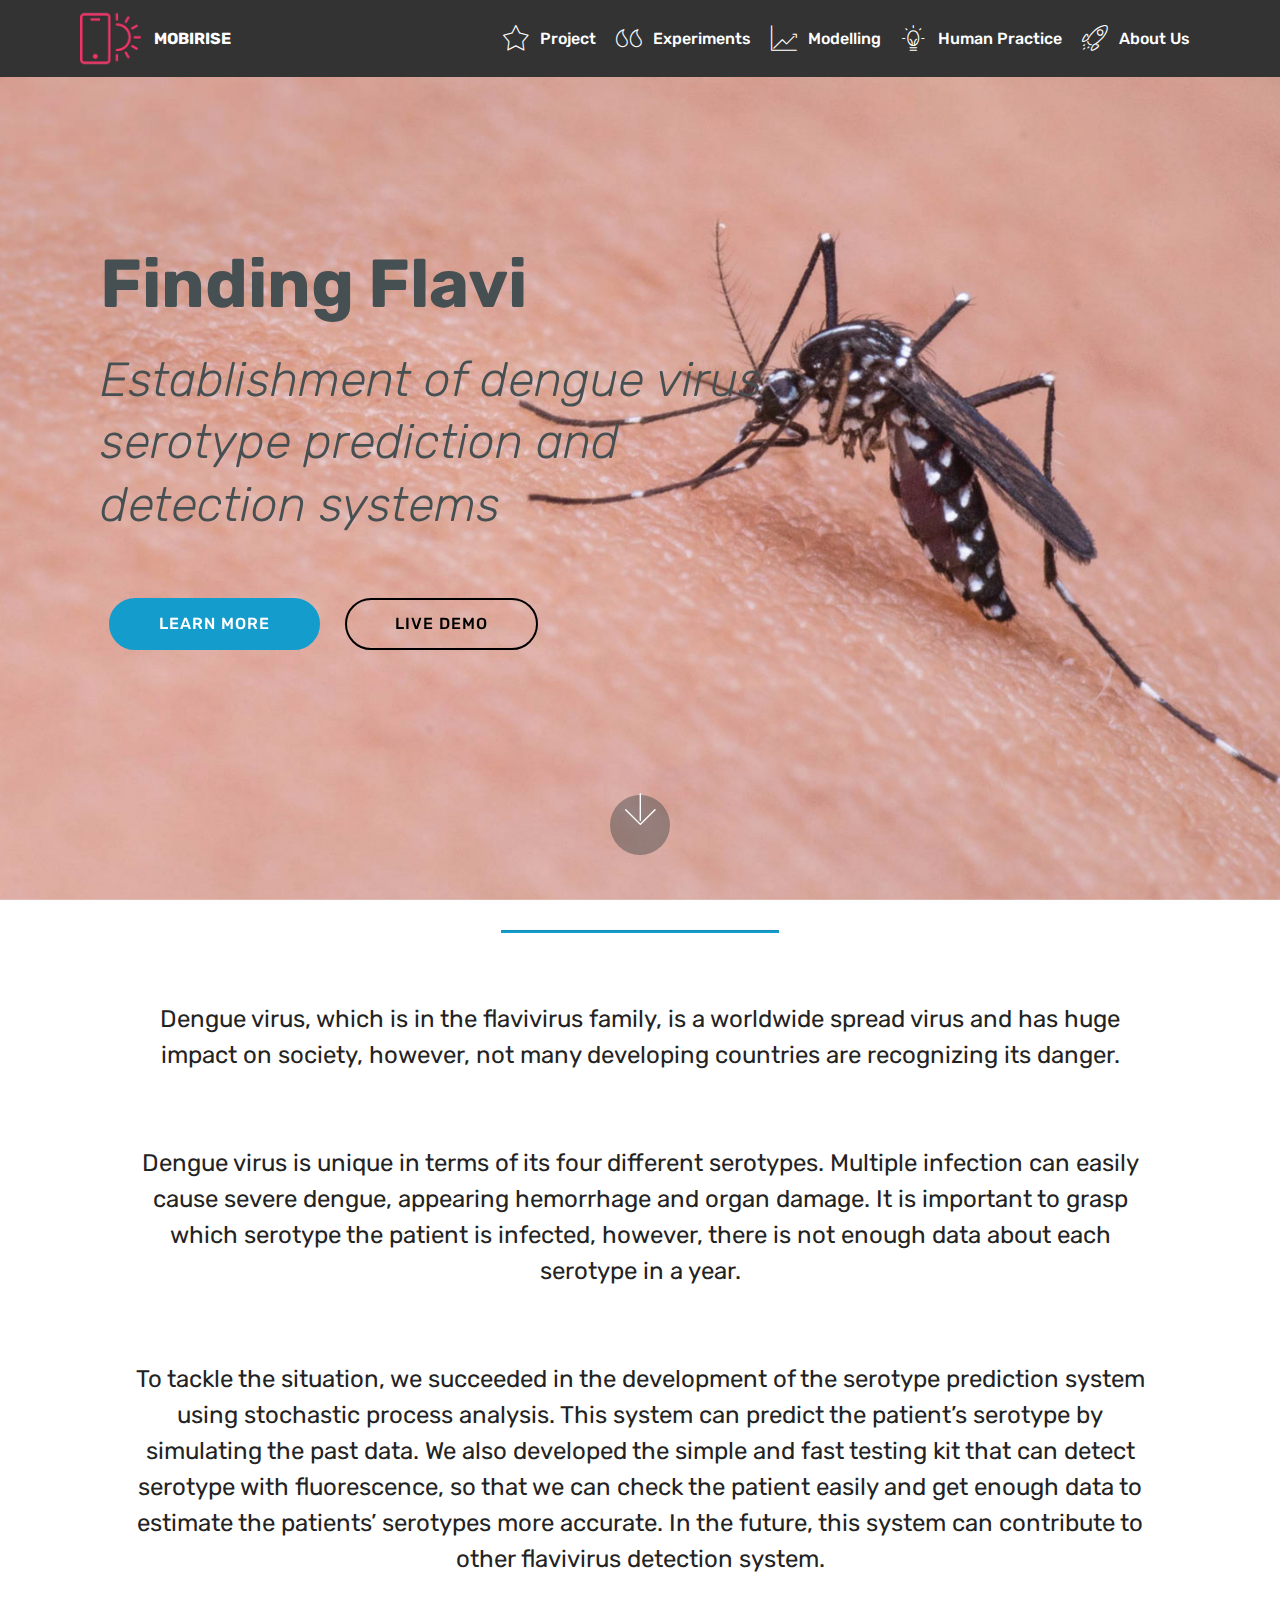
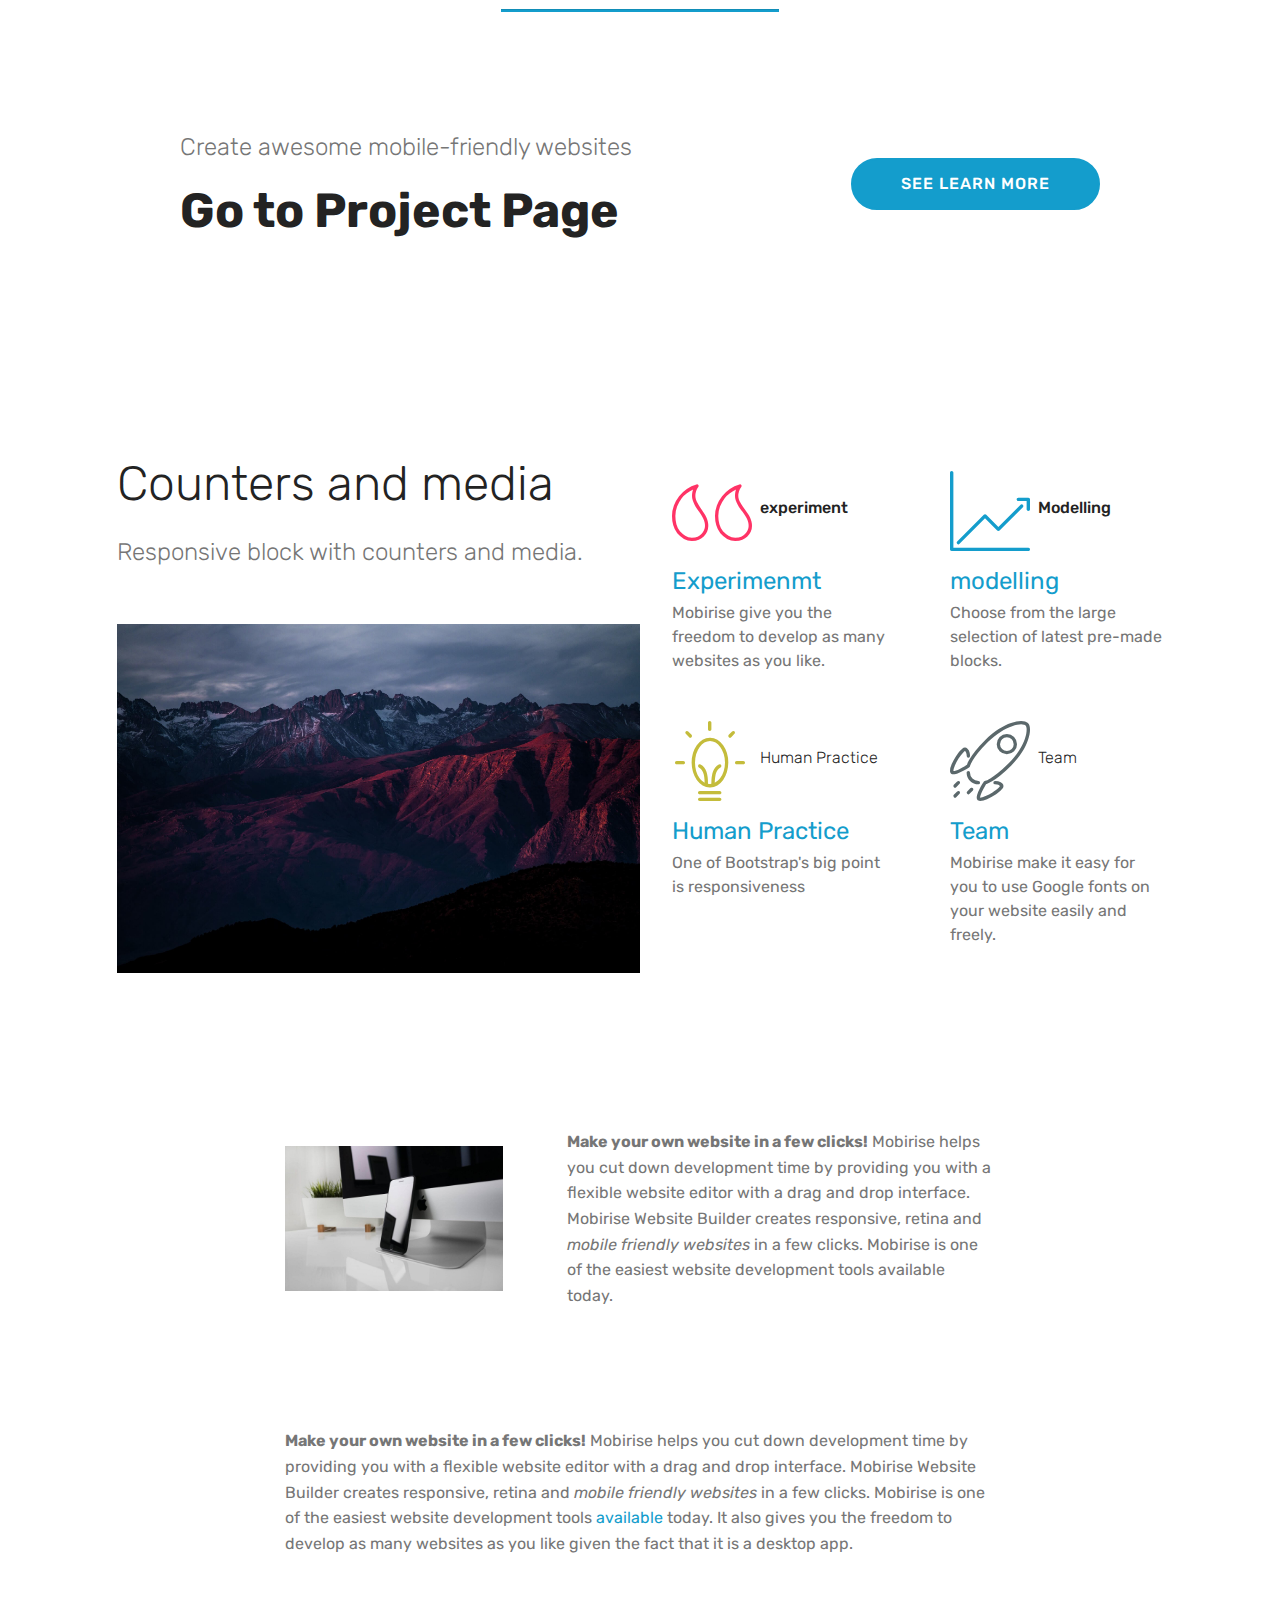
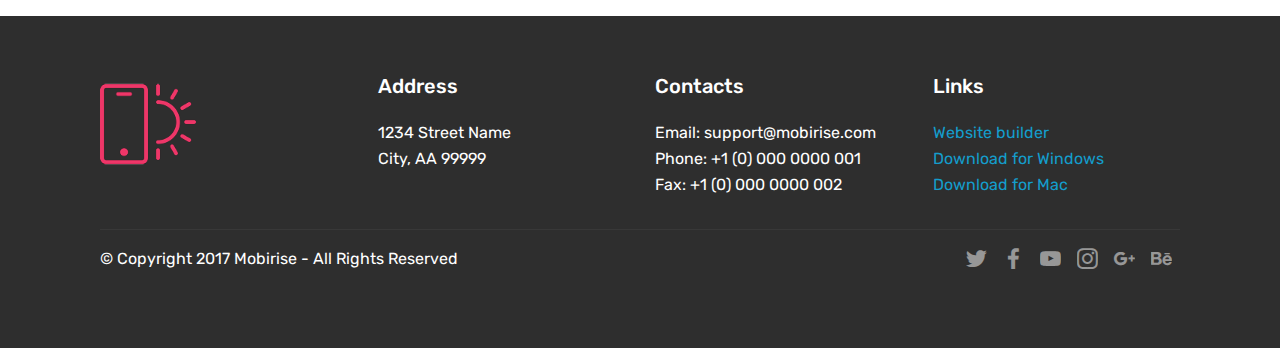
==== index.html @ fcedfd82 "wiki iGEM" ====
<!DOCTYPE html>
<html >
<head>
  <!-- Site made with Mobirise Website Builder v4.8.4, https://mobirise.com -->
  <meta charset="UTF-8">
  <meta http-equiv="X-UA-Compatible" content="IE=edge">
  <meta name="generator" content="Mobirise v4.8.4, mobirise.com">
  <meta name="viewport" content="width=device-width, initial-scale=1, minimum-scale=1">
  <link rel="shortcut icon" href="assets/images/logo2.png" type="image/x-icon">
  <meta name="description" content="">
  <title>Home</title>
  <link rel="stylesheet" href="assets/web/assets/mobirise-icons/mobirise-icons.css">
  <link rel="stylesheet" href="assets/tether/tether.min.css">
  <link rel="stylesheet" href="assets/bootstrap/css/bootstrap.min.css">
  <link rel="stylesheet" href="assets/bootstrap/css/bootstrap-grid.min.css">
  <link rel="stylesheet" href="assets/bootstrap/css/bootstrap-reboot.min.css">
  <link rel="stylesheet" href="assets/socicon/css/styles.css">
  <link rel="stylesheet" href="assets/dropdown/css/style.css">
  <link rel="stylesheet" href="assets/theme/css/style.css">
  <link rel="stylesheet" href="assets/mobirise/css/mbr-additional.css" type="text/css">
  
  
  
</head>
<body>
  <section class="menu cid-qTkzRZLJNu" once="menu" id="menu1-0">

    

    <nav class="navbar navbar-expand beta-menu navbar-dropdown align-items-center navbar-fixed-top navbar-toggleable-sm">
        <button class="navbar-toggler navbar-toggler-right" type="button" data-toggle="collapse" data-target="#navbarSupportedContent" aria-controls="navbarSupportedContent" aria-expanded="false" aria-label="Toggle navigation">
            <div class="hamburger">
                <span></span>
                <span></span>
                <span></span>
                <span></span>
            </div>
        </button>
        <div class="menu-logo">
            <div class="navbar-brand">
                <span class="navbar-logo">
                    <a href="https://mobirise.com">
                         <img src="assets/images/logo2.png" alt="Mobirise" style="height: 3.8rem;">
                    </a>
                </span>
                <span class="navbar-caption-wrap"><a class="navbar-caption text-white display-4" href="https://mobirise.com">
                        MOBIRISE
                    </a></span>
            </div>
        </div>
        <div class="collapse navbar-collapse" id="navbarSupportedContent">
            <ul class="navbar-nav nav-dropdown nav-right" data-app-modern-menu="true"><li class="nav-item">
                    <a class="nav-link link text-white display-4" href="page3.html"><span class="mbri-star mbr-iconfont mbr-iconfont-btn"></span>
                        Project</a>
                </li>
                <li class="nav-item">
                    <a class="nav-link link text-white display-4" href="page4.html"><span class="mbri-quote-left mbr-iconfont mbr-iconfont-btn"></span>
                        Experiments</a>
                </li><li class="nav-item"><a class="nav-link link text-white display-4" href="page1.html"><span class="mbri-growing-chart mbr-iconfont mbr-iconfont-btn"></span>
                        Modelling</a></li><li class="nav-item dropdown"><a class="nav-link link text-white display-4" href="page5.html" aria-expanded="true"><span class="mbri-idea mbr-iconfont mbr-iconfont-btn"></span>
                        Human Practice</a></li><li class="nav-item"><a class="nav-link link text-white display-4" href="page6.html"><span class="mbri-rocket mbr-iconfont mbr-iconfont-btn"></span>
                        
                        About Us
                    </a></li></ul>
            
        </div>
    </nav>
</section>

<section class="engine"><a href="https://mobirise.info/o">portfolio site templates</a></section><section class="header9 cid-r5el55DVH6 mbr-fullscreen mbr-parallax-background" id="header9-g">

    

    

    <div class="container">
        <div class="media-container-column mbr-white col-md-8">
            <h1 class="mbr-section-title align-left mbr-bold pb-3 mbr-fonts-style display-1">Finding Flavi</h1>
            <h3 class="mbr-section-subtitle align-left mbr-light pb-3 mbr-fonts-style display-2">Establishment of dengue virus serotype prediction and detection systems</h3>
            <p class="mbr-text align-left pb-3 mbr-fonts-style display-5"></p>
            <div class="mbr-section-btn align-left">
                <a class="btn btn-md btn-primary display-4" href="https://mobirise.co">LEARN MORE</a>
                <a class="btn btn-md btn-black-outline display-4" href="https://mobirise.co">LIVE DEMO</a>
            </div>
        </div>
    </div>

    <div class="mbr-arrow hidden-sm-down" aria-hidden="true">
        <a href="#next">
            <i class="mbri-down mbr-iconfont"></i>
        </a>
    </div>
</section>

<section class="mbr-section article content9 cid-r5em8HIy4r" id="content9-j">
    
     

    <div class="container">
        <div class="inner-container" style="width: 100%;">
            <hr class="line" style="width: 25%;">
            <div class="section-text align-center mbr-fonts-style display-5"><br>Dengue virus, which is in the flavivirus family, is a worldwide spread virus and has huge<div>impact on society, however, not many developing countries are recognizing its danger.</div><br><div><br></div><div>Dengue virus is unique in terms of its four different serotypes. Multiple infection can easily</div><div>cause severe dengue, appearing hemorrhage and organ damage. It is important to grasp</div><div>which serotype the patient is infected, however, there is not enough data about each</div><div>serotype in a year.</div><br><div><br></div><div>To tackle the situation, we succeeded in the development of the serotype prediction system</div><div>using stochastic process analysis. This system can predict the patient’s serotype by</div><div>simulating the past data. We also developed the simple and fast testing kit that can detect</div><div>serotype with fluorescence, so that we can check the patient easily and get enough data to</div><div>estimate the patients’ serotypes more accurate. In the future, this system can contribute to</div><div>other flavivirus detection system.</div></div>
            <hr class="line" style="width: 25%;">
        </div>
        </div>
</section>

<section class="mbr-section info1 cid-r5eqDMkBaU" id="info1-l">

    

    
    <div class="container">
        <div class="row justify-content-center content-row">
            <div class="media-container-column title col-12 col-lg-7 col-md-6">
                <h3 class="mbr-section-subtitle align-left mbr-light pb-3 mbr-fonts-style display-5">
                    Create awesome mobile-friendly websites
                </h3>
                <h2 class="align-left mbr-bold mbr-fonts-style display-2">Go to Project Page</h2>
            </div>
            <div class="media-container-column col-12 col-lg-3 col-md-4">
                <div class="mbr-section-btn align-right py-4"><a class="btn btn-primary display-4" href="page3.html">SEE LEARN MORE</a></div>
            </div>
        </div>
    </div>
</section>

<section class="counters2 counters cid-r5ehVyhSjf" id="counters2-a">

    

    

    <div class="container pt-4 mt-2">
        <div class="media-container-row">
            <div class="media-block" style="width: 50%;">
                <h2 class="mbr-section-title pb-3 align-left mbr-fonts-style display-2">
                    Counters and media
                </h2>
                <h3 class="mbr-section-subtitle pb-5 align-left mbr-fonts-style display-5">
                    Responsive block with counters and media. 
                </h3>
                <div class="mbr-figure">
                    <img src="assets/images/jumbotron.jpg">
                </div>
            </div>
            <div class="cards-block">
                <div class="cards-container">
                    <div class="card px-3 align-left col-12 col-md-6">
                        <div class="panel-item p-3">
                            <div class="card-img pb-3">
                                <a href="page4.html"><span class="mbr-iconfont pr-2 mbri-quote-left" style="color: rgb(255, 51, 102);"></span></a>
                                <h3 class="count py-3 mbr-fonts-style display-7">experiment&nbsp;</h3>
                            </div>
                            <div class="card-text">
                                <h4 class="mbr-content-title mbr-bold mbr-fonts-style display-5"><a href="page4.html">Experimenmt</a></h4>
                                <p class="mbr-content-text mbr-fonts-style display-7">
                                    Mobirise give you the freedom to develop as many websites as you like.
                                </p>
                            </div>
                        </div>
                    </div>
                    <div class="card px-3 align-left col-12 col-md-6">
                        <div class="panel-item p-3">
                            <div class="card-img pb-3">
                                <a href="page1.html"><span class="mbr-iconfont pr-2 mbri-growing-chart"></span></a>
                                <h3 class="count py-3 mbr-fonts-style display-7">Modelling &nbsp;&nbsp;</h3>
                            </div>
                            <div class="card-text">
                                <h4 class="mbr-content-title mbr-bold mbr-fonts-style display-5"><a href="page1.html">modelling</a></h4>
                                <p class="mbr-content-text mbr-fonts-style display-7">
                                    Choose from the large selection of latest pre-made blocks.
                                </p>
                            </div>
                        </div>
                    </div>
                    <div class="card px-3 align-left col-12 col-md-6">
                        <div class="panel-item p-3">
                            <div class="card-img pb-3">
                                <a href="page5.html"><span class="mbr-iconfont pr-2 mbri-idea" style="color: rgb(196, 188, 59);"></span></a>
                                <h3 class="count py-3 mbr-fonts-style display-4">Human Practice</h3>
                            </div>
                            <div class="card-text">
                                <h4 class="mbr-content-title mbr-bold mbr-fonts-style display-5"><span style="font-weight: normal;"><a href="page5.html">Human Practice</a></span></h4>
                                <p class="mbr-content-text mbr-fonts-style display-7">
                                        One of Bootstrap's big point is responsiveness 
                                </p>
                            </div>
                        </div>
                    </div>
                    <div class="card px-3 align-left col-12 col-md-6">
                        <div class="panel-item p-3">
                            <div class="card-img pb-3">
                                <a href="page6.html"><span class="mbr-iconfont pr-2 mbri-rocket" style="color: rgb(91, 104, 107);"></span></a>
                                <h3 class="count py-3 mbr-fonts-style display-4">Team &nbsp; &nbsp; &nbsp; &nbsp; &nbsp; &nbsp;</h3>
                            </div>
                            <div class="card-texts">
                                <h4 class="mbr-content-title mbr-bold mbr-fonts-style display-5"><span style="font-weight: normal;"><a href="page6.html">Team</a></span></h4>
                                <p class="mbr-content-text mbr-fonts-style display-7">
                                        Mobirise make it easy for you to use Google fonts on your website easily and freely.
                                </p>
                            </div>
                        </div>
                    </div>
                </div>
            </div>
        </div>
    </div>
</section>

<section class="mbr-section content6 cid-r5eiocSM6R" id="content6-d">
    
     
    
    <div class="container">
        <div class="media-container-row">
            <div class="col-12 col-md-8">
                <div class="media-container-row">
                    <div class="mbr-figure" style="width: 60%;">
                      <img src="assets/images/01.jpg" alt="Mobirise">  
                    </div>
                    <div class="media-content">
                        <div class="mbr-section-text">
                            <p class="mbr-text mb-0 mbr-fonts-style display-7">
                               <strong>Make your own website in a few clicks!</strong> Mobirise helps you cut down development time by providing you with a flexible website editor with a drag and drop interface. Mobirise Website Builder creates responsive, retina and <em>mobile friendly websites</em> in a few clicks. Mobirise is one of the easiest website development tools available today.
                            </p>
                        </div>
                    </div>
                </div>
            </div>
        </div>
    </div>
</section>

<section class="mbr-section article content1 cid-r5eiqwl7Aa" id="content1-e">
    
     

    <div class="container">
        <div class="media-container-row">
            <div class="mbr-text col-12 col-md-8 mbr-fonts-style display-7">
                <strong> Make your own website in a few clicks!</strong> Mobirise helps you cut down development time by providing you with a flexible website editor with a drag and drop interface. Mobirise Website Builder creates responsive, retina and <em>mobile friendly websites</em> in a few clicks. Mobirise is one of the easiest website development tools <a href="https://mobirise.co/">available</a> today. It also gives you the freedom to develop as many websites as you like given the fact that it is a desktop app.
            </div>
        </div>
    </div>
</section>

<section class="cid-qTkAaeaxX5" id="footer1-2">

    

    

    <div class="container">
        <div class="media-container-row content text-white">
            <div class="col-12 col-md-3">
                <div class="media-wrap">
                    <a href="https://mobirise.com/">
                        <img src="assets/images/logo2.png" alt="Mobirise">
                    </a>
                </div>
            </div>
            <div class="col-12 col-md-3 mbr-fonts-style display-7">
                <h5 class="pb-3">
                    Address
                </h5>
                <p class="mbr-text">
                    1234 Street Name
                    <br>City, AA 99999
                </p>
            </div>
            <div class="col-12 col-md-3 mbr-fonts-style display-7">
                <h5 class="pb-3">
                    Contacts
                </h5>
                <p class="mbr-text">
                    Email: support@mobirise.com
                    <br>Phone: +1 (0) 000 0000 001
                    <br>Fax: +1 (0) 000 0000 002
                </p>
            </div>
            <div class="col-12 col-md-3 mbr-fonts-style display-7">
                <h5 class="pb-3">
                    Links
                </h5>
                <p class="mbr-text">
                    <a class="text-primary" href="https://mobirise.com/">Website builder</a>
                    <br><a class="text-primary" href="https://mobirise.com/mobirise-free-win.zip">Download for Windows</a>
                    <br><a class="text-primary" href="https://mobirise.com/mobirise-free-mac.zip">Download for Mac</a>
                </p>
            </div>
        </div>
        <div class="footer-lower">
            <div class="media-container-row">
                <div class="col-sm-12">
                    <hr>
                </div>
            </div>
            <div class="media-container-row mbr-white">
                <div class="col-sm-6 copyright">
                    <p class="mbr-text mbr-fonts-style display-7">
                        © Copyright 2017 Mobirise - All Rights Reserved
                    </p>
                </div>
                <div class="col-md-6">
                    <div class="social-list align-right">
                        <div class="soc-item">
                            <a href="https://twitter.com/mobirise" target="_blank">
                                <span class="socicon-twitter socicon mbr-iconfont mbr-iconfont-social"></span>
                            </a>
                        </div>
                        <div class="soc-item">
                            <a href="https://www.facebook.com/pages/Mobirise/1616226671953247" target="_blank">
                                <span class="socicon-facebook socicon mbr-iconfont mbr-iconfont-social"></span>
                            </a>
                        </div>
                        <div class="soc-item">
                            <a href="https://www.youtube.com/c/mobirise" target="_blank">
                                <span class="socicon-youtube socicon mbr-iconfont mbr-iconfont-social"></span>
                            </a>
                        </div>
                        <div class="soc-item">
                            <a href="https://instagram.com/mobirise" target="_blank">
                                <span class="socicon-instagram socicon mbr-iconfont mbr-iconfont-social"></span>
                            </a>
                        </div>
                        <div class="soc-item">
                            <a href="https://plus.google.com/u/0/+Mobirise" target="_blank">
                                <span class="socicon-googleplus socicon mbr-iconfont mbr-iconfont-social"></span>
                            </a>
                        </div>
                        <div class="soc-item">
                            <a href="https://www.behance.net/Mobirise" target="_blank">
                                <span class="socicon-behance socicon mbr-iconfont mbr-iconfont-social"></span>
                            </a>
                        </div>
                    </div>
                </div>
            </div>
        </div>
    </div>
</section>


  <script src="assets/web/assets/jquery/jquery.min.js"></script>
  <script src="assets/popper/popper.min.js"></script>
  <script src="assets/tether/tether.min.js"></script>
  <script src="assets/bootstrap/js/bootstrap.min.js"></script>
  <script src="assets/smoothscroll/smooth-scroll.js"></script>
  <script src="assets/touchswipe/jquery.touch-swipe.min.js"></script>
  <script src="assets/parallax/jarallax.min.js"></script>
  <script src="assets/viewportchecker/jquery.viewportchecker.js"></script>
  <script src="assets/dropdown/js/script.min.js"></script>
  <script src="assets/theme/js/script.js"></script>
  
  
</body>
</html>
---- assets/web/assets/mobirise-icons/mobirise-icons.css ----
@font-face {
  font-family: 'MobiriseIcons';
  src:  url('mobirise-icons.eot?spat4u');
  src:  url('mobirise-icons.eot?spat4u#iefix') format('embedded-opentype'),
    url('mobirise-icons.ttf?spat4u') format('truetype'),
    url('mobirise-icons.woff?spat4u') format('woff'),
    url('mobirise-icons.svg?spat4u#MobiriseIcons') format('svg');
  font-weight: normal;
  font-style: normal;
}

[class^="mbri-"], [class*=" mbri-"] {
  /* use !important to prevent issues with browser extensions that change fonts */
  font-family: MobiriseIcons !important;
  speak: none;
  font-style: normal;
  font-weight: normal;
  font-variant: normal;
  text-transform: none;
  line-height: 1;

  /* Better Font Rendering =========== */
  -webkit-font-smoothing: antialiased;
  -moz-osx-font-smoothing: grayscale;
}

.mbri-add-submenu:before {
  content: "\e900";
}
.mbri-alert:before {
  content: "\e901";
}
.mbri-align-center:before {
  content: "\e902";
}
.mbri-align-justify:before {
  content: "\e903";
}
.mbri-align-left:before {
  content: "\e904";
}
.mbri-align-right:before {
  content: "\e905";
}
.mbri-android:before {
  content: "\e906";
}
.mbri-apple:before {
  content: "\e907";
}
.mbri-arrow-down:before {
  content: "\e908";
}
.mbri-arrow-next:before {
  content: "\e909";
}
.mbri-arrow-prev:before {
  content: "\e90a";
}
.mbri-arrow-up:before {
  content: "\e90b";
}
.mbri-bold:before {
  content: "\e90c";
}
.mbri-bookmark:before {
  content: "\e90d";
}
.mbri-bootstrap:before {
  content: "\e90e";
}
.mbri-briefcase:before {
  content: "\e90f";
}
.mbri-browse:before {
  content: "\e910";
}
.mbri-bulleted-list:before {
  content: "\e911";
}
.mbri-calendar:before {
  content: "\e912";
}
.mbri-camera:before {
  content: "\e913";
}
.mbri-cart-add:before {
  content: "\e914";
}
.mbri-cart-full:before {
  content: "\e915";
}
.mbri-cash:before {
  content: "\e916";
}
.mbri-change-style:before {
  content: "\e917";
}
.mbri-chat:before {
  content: "\e918";
}
.mbri-clock:before {
  content: "\e919";
}
.mbri-close:before {
  content: "\e91a";
}
.mbri-cloud:before {
  content: "\e91b";
}
.mbri-code:before {
  content: "\e91c";
}
.mbri-contact-form:before {
  content: "\e91d";
}
.mbri-credit-card:before {
  content: "\e91e";
}
.mbri-cursor-click:before {
  content: "\e91f";
}
.mbri-cust-feedback:before {
  content: "\e920";
}
.mbri-database:before {
  content: "\e921";
}
.mbri-delivery:before {
  content: "\e922";
}
.mbri-desktop:before {
  content: "\e923";
}
.mbri-devices:before {
  content: "\e924";
}
.mbri-down:before {
  content: "\e925";
}
.mbri-download:before {
  content: "\e989";
}
.mbri-drag-n-drop:before {
  content: "\e927";
}
.mbri-drag-n-drop2:before {
  content: "\e928";
}
.mbri-edit:before {
  content: "\e929";
}
.mbri-edit2:before {
  content: "\e92a";
}
.mbri-error:before {
  content: "\e92b";
}
.mbri-extension:before {
  content: "\e92c";
}
.mbri-features:before {
  content: "\e92d";
}
.mbri-file:before {
  content: "\e92e";
}
.mbri-flag:before {
  content: "\e92f";
}
.mbri-folder:before {
  content: "\e930";
}
.mbri-gift:before {
  content: "\e931";
}
.mbri-github:before {
  content: "\e932";
}
.mbri-globe:before {
  content: "\e933";
}
.mbri-globe-2:before {
  content: "\e934";
}
.mbri-growing-chart:before {
  content: "\e935";
}
.mbri-hearth:before {
  content: "\e936";
}
.mbri-help:before {
  content: "\e937";
}
.mbri-home:before {
  content: "\e938";
}
.mbri-hot-cup:before {
  content: "\e939";
}
.mbri-idea:before {
  content: "\e93a";
}
.mbri-image-gallery:before {
  content: "\e93b";
}
.mbri-image-slider:before {
  content: "\e93c";
}
.mbri-info:before {
  content: "\e93d";
}
.mbri-italic:before {
  content: "\e93e";
}
.mbri-key:before {
  content: "\e93f";
}
.mbri-laptop:before {
  content: "\e940";
}
.mbri-layers:before {
  content: "\e941";
}
.mbri-left-right:before {
  content: "\e942";
}
.mbri-left:before {
  content: "\e943";
}
.mbri-letter:before {
  content: "\e944";
}
.mbri-like:before {
  content: "\e945";
}
.mbri-link:before {
  content: "\e946";
}
.mbri-lock:before {
  content: "\e947";
}
.mbri-login:before {
  content: "\e948";
}
.mbri-logout:before {
  content: "\e949";
}
.mbri-magic-stick:before {
  content: "\e94a";
}
.mbri-map-pin:before {
  content: "\e94b";
}
.mbri-menu:before {
  content: "\e94c";
}
.mbri-mobile:before {
  content: "\e94d";
}
.mbri-mobile2:before {
  content: "\e94e";
}
.mbri-mobirise:before {
  content: "\e94f";
}
.mbri-more-horizontal:before {
  content: "\e950";
}
.mbri-more-vertical:before {
  content: "\e951";
}
.mbri-music:before {
  content: "\e952";
}
.mbri-new-file:before {
  content: "\e953";
}
.mbri-numbered-list:before {
  content: "\e954";
}
.mbri-opened-folder:before {
  content: "\e955";
}
.mbri-pages:before {
  content: "\e956";
}
.mbri-paper-plane:before {
  content: "\e957";
}
.mbri-paperclip:before {
  content: "\e958";
}
.mbri-photo:before {
  content: "\e959";
}
.mbri-photos:before {
  content: "\e95a";
}
.mbri-pin:before {
  content: "\e95b";
}
.mbri-play:before {
  content: "\e95c";
}
.mbri-plus:before {
  content: "\e95d";
}
.mbri-preview:before {
  content: "\e95e";
}
.mbri-print:before {
  content: "\e95f";
}
.mbri-protect:before {
  content: "\e960";
}
.mbri-question:before {
  content: "\e961";
}
.mbri-quote-left:before {
  content: "\e962";
}
.mbri-quote-right:before {
  content: "\e963";
}
.mbri-refresh:before {
  content: "\e964";
}
.mbri-responsive:before {
  content: "\e965";
}
.mbri-right:before {
  content: "\e966";
}
.mbri-rocket:before {
  content: "\e967";
}
.mbri-sad-face:before {
  content: "\e968";
}
.mbri-sale:before {
  content: "\e969";
}
.mbri-save:before {
  content: "\e96a";
}
.mbri-search:before {
  content: "\e96b";
}
.mbri-setting:before {
  content: "\e96c";
}
.mbri-setting2:before {
  content: "\e96d";
}
.mbri-setting3:before {
  content: "\e96e";
}
.mbri-share:before {
  content: "\e96f";
}
.mbri-shopping-bag:before {
  content: "\e970";
}
.mbri-shopping-basket:before {
  content: "\e971";
}
.mbri-shopping-cart:before {
  content: "\e972";
}
.mbri-sites:before {
  content: "\e973";
}
.mbri-smile-face:before {
  content: "\e974";
}
.mbri-speed:before {
  content: "\e975";
}
.mbri-star:before {
  content: "\e976";
}
.mbri-success:before {
  content: "\e977";
}
.mbri-sun:before {
  content: "\e978";
}
.mbri-sun2:before {
  content: "\e979";
}
.mbri-tablet:before {
  content: "\e97a";
}
.mbri-tablet-vertical:before {
  content: "\e97b";
}
.mbri-target:before {
  content: "\e97c";
}
.mbri-timer:before {
  content: "\e97d";
}
.mbri-to-ftp:before {
  content: "\e97e";
}
.mbri-to-local-drive:before {
  content: "\e97f";
}
.mbri-touch-swipe:before {
  content: "\e980";
}
.mbri-touch:before {
  content: "\e981";
}
.mbri-trash:before {
  content: "\e982";
}
.mbri-underline:before {
  content: "\e983";
}
.mbri-unlink:before {
  content: "\e984";
}
.mbri-unlock:before {
  content: "\e985";
}
.mbri-up-down:before {
  content: "\e986";
}
.mbri-up:before {
  content: "\e987";
}
.mbri-update:before {
  content: "\e988";
}
.mbri-upload:before {
 content: "\e926"; 
}
.mbri-user:before {
  content: "\e98a";
}
.mbri-user2:before {
  content: "\e98b";
}
.mbri-users:before {
  content: "\e98c";
}
.mbri-video:before {
  content: "\e98d";
}
.mbri-video-play:before {
  content: "\e98e";
}
.mbri-watch:before {
  content: "\e98f";
}
.mbri-website-theme:before {
  content: "\e990";
}
.mbri-wifi:before {
  content: "\e991";
}
.mbri-windows:before {
  content: "\e992";
}
.mbri-zoom-out:before {
  content: "\e993";
}
.mbri-redo:before {
  content: "\e994";
}
.mbri-undo:before {
  content: "\e995";
}
---- assets/socicon/css/styles.css ----
@charset "UTF-8";

@font-face {
  font-family: "socicon";
  src:url("../fonts/socicon.eot");
  src:url("../fonts/socicon.eot?#iefix") format("embedded-opentype"),
    url("../fonts/socicon.woff") format("woff"),
    url("../fonts/socicon.ttf") format("truetype"),
    url("../fonts/socicon.svg#socicon") format("svg");
  font-weight: normal;
  font-style: normal;

}

[data-icon]:before {
  font-family: "socicon" !important;
  content: attr(data-icon);
  font-style: normal !important;
  font-weight: normal !important;
  font-variant: normal !important;
  text-transform: none !important;
  speak: none;
  line-height: 1;
  -webkit-font-smoothing: antialiased;
  -moz-osx-font-smoothing: grayscale;
}

[class^="socicon-"]:before,
[class*=" socicon-"]:before {
  font-family: "socicon" !important;
  font-style: normal !important;
  font-weight: normal !important;
  font-variant: normal !important;
  text-transform: none !important;
  speak: none;
  line-height: 1;
  -webkit-font-smoothing: antialiased;
  -moz-osx-font-smoothing: grayscale;
}

.socicon-modelmayhem:before {
  content: "\e000";
}
.socicon-mixcloud:before {
  content: "\e001";
}
.socicon-drupal:before {
  content: "\e002";
}
.socicon-swarm:before {
  content: "\e003";
}
.socicon-istock:before {
  content: "\e004";
}
.socicon-yammer:before {
  content: "\e005";
}
.socicon-ello:before {
  content: "\e006";
}
.socicon-stackoverflow:before {
  content: "\e007";
}
.socicon-persona:before {
  content: "\e008";
}
.socicon-triplej:before {
  content: "\e009";
}
.socicon-houzz:before {
  content: "\e00a";
}
.socicon-rss:before {
  content: "\e00b";
}
.socicon-paypal:before {
  content: "\e00c";
}
.socicon-odnoklassniki:before {
  content: "\e00d";
}
.socicon-airbnb:before {
  content: "\e00e";
}
.socicon-periscope:before {
  content: "\e00f";
}
.socicon-outlook:before {
  content: "\e010";
}
.socicon-coderwall:before {
  content: "\e011";
}
.socicon-tripadvisor:before {
  content: "\e012";
}
.socicon-appnet:before {
  content: "\e013";
}
.socicon-goodreads:before {
  content: "\e014";
}
.socicon-tripit:before {
  content: "\e015";
}
.socicon-lanyrd:before {
  content: "\e016";
}
.socicon-slideshare:before {
  content: "\e017";
}
.socicon-buffer:before {
  content: "\e018";
}
.socicon-disqus:before {
  content: "\e019";
}
.socicon-vkontakte:before {
  content: "\e01a";
}
.socicon-whatsapp:before {
  content: "\e01b";
}
.socicon-patreon:before {
  content: "\e01c";
}
.socicon-storehouse:before {
  content: "\e01d";
}
.socicon-pocket:before {
  content: "\e01e";
}
.socicon-mail:before {
  content: "\e01f";
}
.socicon-blogger:before {
  content: "\e020";
}
.socicon-technorati:before {
  content: "\e021";
}
.socicon-reddit:before {
  content: "\e022";
}
.socicon-dribbble:before {
  content: "\e023";
}
.socicon-stumbleupon:before {
  content: "\e024";
}
.socicon-digg:before {
  content: "\e025";
}
.socicon-envato:before {
  content: "\e026";
}
.socicon-behance:before {
  content: "\e027";
}
.socicon-delicious:before {
  content: "\e028";
}
.socicon-deviantart:before {
  content: "\e029";
}
.socicon-forrst:before {
  content: "\e02a";
}
.socicon-play:before {
  content: "\e02b";
}
.socicon-zerply:before {
  content: "\e02c";
}
.socicon-wikipedia:before {
  content: "\e02d";
}
.socicon-apple:before {
  content: "\e02e";
}
.socicon-flattr:before {
  content: "\e02f";
}
.socicon-github:before {
  content: "\e030";
}
.socicon-renren:before {
  content: "\e031";
}
.socicon-friendfeed:before {
  content: "\e032";
}
.socicon-newsvine:before {
  content: "\e033";
}
.socicon-identica:before {
  content: "\e034";
}
.socicon-bebo:before {
  content: "\e035";
}
.socicon-zynga:before {
  content: "\e036";
}
.socicon-steam:before {
  content: "\e037";
}
.socicon-xbox:before {
  content: "\e038";
}
.socicon-windows:before {
  content: "\e039";
}
.socicon-qq:before {
  content: "\e03a";
}
.socicon-douban:before {
  content: "\e03b";
}
.socicon-meetup:before {
  content: "\e03c";
}
.socicon-playstation:before {
  content: "\e03d";
}
.socicon-android:before {
  content: "\e03e";
}
.socicon-snapchat:before {
  content: "\e03f";
}
.socicon-twitter:before {
  content: "\e040";
}
.socicon-facebook:before {
  content: "\e041";
}
.socicon-googleplus:before {
  content: "\e042";
}
.socicon-pinterest:before {
  content: "\e043";
}
.socicon-foursquare:before {
  content: "\e044";
}
.socicon-yahoo:before {
  content: "\e045";
}
.socicon-skype:before {
  content: "\e046";
}
.socicon-yelp:before {
  content: "\e047";
}
.socicon-feedburner:before {
  content: "\e048";
}
.socicon-linkedin:before {
  content: "\e049";
}
.socicon-viadeo:before {
  content: "\e04a";
}
.socicon-xing:before {
  content: "\e04b";
}
.socicon-myspace:before {
  content: "\e04c";
}
.socicon-soundcloud:before {
  content: "\e04d";
}
.socicon-spotify:before {
  content: "\e04e";
}
.socicon-grooveshark:before {
  content: "\e04f";
}
.socicon-lastfm:before {
  content: "\e050";
}
.socicon-youtube:before {
  content: "\e051";
}
.socicon-vimeo:before {
  content: "\e052";
}
.socicon-dailymotion:before {
  content: "\e053";
}
.socicon-vine:before {
  content: "\e054";
}
.socicon-flickr:before {
  content: "\e055";
}
.socicon-500px:before {
  content: "\e056";
}
.socicon-wordpress:before {
  content: "\e058";
}
.socicon-tumblr:before {
  content: "\e059";
}
.socicon-twitch:before {
  content: "\e05a";
}
.socicon-8tracks:before {
  content: "\e05b";
}
.socicon-amazon:before {
  content: "\e05c";
}
.socicon-icq:before {
  content: "\e05d";
}
.socicon-smugmug:before {
  content: "\e05e";
}
.socicon-ravelry:before {
  content: "\e05f";
}
.socicon-weibo:before {
  content: "\e060";
}
.socicon-baidu:before {
  content: "\e061";
}
.socicon-angellist:before {
  content: "\e062";
}
.socicon-ebay:before {
  content: "\e063";
}
.socicon-imdb:before {
  content: "\e064";
}
.socicon-stayfriends:before {
  content: "\e065";
}
.socicon-residentadvisor:before {
  content: "\e066";
}
.socicon-google:before {
  content: "\e067";
}
.socicon-yandex:before {
  content: "\e068";
}
.socicon-sharethis:before {
  content: "\e069";
}
.socicon-bandcamp:before {
  content: "\e06a";
}
.socicon-itunes:before {
  content: "\e06b";
}
.socicon-deezer:before {
  content: "\e06c";
}
.socicon-telegram:before {
  content: "\e06e";
}
.socicon-openid:before {
  content: "\e06f";
}
.socicon-amplement:before {
  content: "\e070";
}
.socicon-viber:before {
  content: "\e071";
}
.socicon-zomato:before {
  content: "\e072";
}
.socicon-draugiem:before {
  content: "\e074";
}
.socicon-endomodo:before {
  content: "\e075";
}
.socicon-filmweb:before {
  content: "\e076";
}
.socicon-stackexchange:before {
  content: "\e077";
}
.socicon-wykop:before {
  content: "\e078";
}
.socicon-teamspeak:before {
  content: "\e079";
}
.socicon-teamviewer:before {
  content: "\e07a";
}
.socicon-ventrilo:before {
  content: "\e07b";
}
.socicon-younow:before {
  content: "\e07c";
}
.socicon-raidcall:before {
  content: "\e07d";
}
.socicon-mumble:before {
  content: "\e07e";
}
.socicon-medium:before {
  content: "\e06d";
}
.socicon-bebee:before {
  content: "\e07f";
}
.socicon-hitbox:before {
  content: "\e080";
}
.socicon-reverbnation:before {
  content: "\e081";
}
.socicon-formulr:before {
  content: "\e082";
}
.socicon-instagram:before {
  content: "\e057";
}
.socicon-battlenet:before {
  content: "\e083";
}
.socicon-chrome:before {
  content: "\e084";
}
.socicon-discord:before {
  content: "\e086";
}
.socicon-issuu:before {
  content: "\e087";
}
.socicon-macos:before {
  content: "\e088";
}
.socicon-firefox:before {
  content: "\e089";
}
.socicon-opera:before {
  content: "\e08d";
}
.socicon-keybase:before {
  content: "\e090";
}
.socicon-alliance:before {
  content: "\e091";
}
.socicon-livejournal:before {
  content: "\e092";
}
.socicon-googlephotos:before {
  content: "\e093";
}
.socicon-horde:before {
  content: "\e094";
}
.socicon-etsy:before {
  content: "\e095";
}
.socicon-zapier:before {
  content: "\e096";
}
.socicon-google-scholar:before {
  content: "\e097";
}
.socicon-researchgate:before {
  content: "\e098";
}
.socicon-wechat:before {
  content: "\e099";
}
.socicon-strava:before {
  content: "\e09a";
}
.socicon-line:before {
  content: "\e09b";
}
.socicon-lyft:before {
  content: "\e09c";
}
.socicon-uber:before {
  content: "\e09d";
}
.socicon-songkick:before {
  content: "\e09e";
}
.socicon-viewbug:before {
  content: "\e09f";
}
.socicon-googlegroups:before {
  content: "\e0a0";
}
.socicon-quora:before {
  content: "\e073";
}
.socicon-diablo:before {
  content: "\e085";
}
.socicon-blizzard:before {
  content: "\e0a1";
}
.socicon-hearthstone:before {
  content: "\e08b";
}
.socicon-heroes:before {
  content: "\e08a";
}
.socicon-overwatch:before {
  content: "\e08c";
}
.socicon-warcraft:before {
  content: "\e08e";
}
.socicon-starcraft:before {
  content: "\e08f";
}
.socicon-beam:before {
  content: "\e0a2";
}
.socicon-curse:before {
  content: "\e0a3";
}
.socicon-player:before {
  content: "\e0a4";
}
.socicon-streamjar:before {
  content: "\e0a5";
}
.socicon-nintendo:before {
  content: "\e0a6";
}
.socicon-hellocoton:before {
  content: "\e0a7";
}
---- assets/dropdown/css/style.css ----
.navbar-dropdown {
  left: 0;
  padding: 0;
  position: absolute;
  right: 0;
  top: 0;
  transition: all 0.45s ease;
  z-index: 1030;
  background: #282828; }
  .navbar-dropdown .navbar-logo {
    margin-right: 0.8rem;
    transition: margin 0.3s ease-in-out;
    vertical-align: middle; }
    .navbar-dropdown .navbar-logo img {
      height: 3.125rem;
      transition: all 0.3s ease-in-out; }
    .navbar-dropdown .navbar-logo.mbr-iconfont {
      font-size: 3.125rem;
      line-height: 3.125rem; }
  .navbar-dropdown .navbar-caption {
    font-weight: 700;
    white-space: normal;
    vertical-align: -4px;
    line-height: 3.125rem !important; }
    .navbar-dropdown .navbar-caption, .navbar-dropdown .navbar-caption:hover {
      color: inherit;
      text-decoration: none; }
  .navbar-dropdown .mbr-iconfont + .navbar-caption {
    vertical-align: -1px; }
  .navbar-dropdown.navbar-fixed-top {
    position: fixed; }
  .navbar-dropdown .navbar-brand span {
    vertical-align: -4px; }
  .navbar-dropdown.bg-color.transparent {
    background: none; }
  .navbar-dropdown.navbar-short .navbar-brand {
    padding: 0.625rem 0; }
    .navbar-dropdown.navbar-short .navbar-brand span {
      vertical-align: -1px; }
  .navbar-dropdown.navbar-short .navbar-caption {
    line-height: 2.375rem !important;
    vertical-align: -2px; }
  .navbar-dropdown.navbar-short .navbar-logo {
    margin-right: 0.5rem; }
    .navbar-dropdown.navbar-short .navbar-logo img {
      height: 2.375rem; }
    .navbar-dropdown.navbar-short .navbar-logo.mbr-iconfont {
      font-size: 2.375rem;
      line-height: 2.375rem; }
  .navbar-dropdown.navbar-short .mbr-table-cell {
    height: 3.625rem; }
  .navbar-dropdown .navbar-close {
    left: 0.6875rem;
    position: fixed;
    top: 0.75rem;
    z-index: 1000; }
  .navbar-dropdown .hamburger-icon {
    content: "";
    display: inline-block;
    vertical-align: middle;
    width: 16px;
    -webkit-box-shadow: 0 -6px 0 1px #282828,0 0 0 1px #282828,0 6px 0 1px #282828;
    -moz-box-shadow: 0 -6px 0 1px #282828,0 0 0 1px #282828,0 6px 0 1px #282828;
    box-shadow: 0 -6px 0 1px #282828,0 0 0 1px #282828,0 6px 0 1px #282828; }

.dropdown-menu .dropdown-toggle[data-toggle="dropdown-submenu"]::after {
  border-bottom: 0.35em solid transparent;
  border-left: 0.35em solid;
  border-right: 0;
  border-top: 0.35em solid transparent;
  margin-left: 0.3rem; }

.dropdown-menu .dropdown-item:focus {
  outline: 0; }

.nav-dropdown {
  font-size: 0.75rem;
  font-weight: 500;
  height: auto !important; }
  .nav-dropdown .nav-btn {
    padding-left: 1rem; }
  .nav-dropdown .link {
    margin: .667em 1.667em;
    font-weight: 500;
    padding: 0;
    transition: color .2s ease-in-out; }
    .nav-dropdown .link.dropdown-toggle {
      margin-right: 2.583em; }
      .nav-dropdown .link.dropdown-toggle::after {
        margin-left: .25rem;
        border-top: 0.35em solid;
        border-right: 0.35em solid transparent;
        border-left: 0.35em solid transparent;
        border-bottom: 0; }
      .nav-dropdown .link.dropdown-toggle[aria-expanded="true"] {
        margin: 0;
        padding: 0.667em 3.263em  0.667em 1.667em; }
  .nav-dropdown .link::after,
  .nav-dropdown .dropdown-item::after {
    color: inherit; }
  .nav-dropdown .btn {
    font-size: 0.75rem;
    font-weight: 700;
    letter-spacing: 0;
    margin-bottom: 0;
    padding-left: 1.25rem;
    padding-right: 1.25rem; }
  .nav-dropdown .dropdown-menu {
    border-radius: 0;
    border: 0;
    left: 0;
    margin: 0;
    padding-bottom: 1.25rem;
    padding-top: 1.25rem;
    position: relative; }
  .nav-dropdown .dropdown-submenu {
    margin-left: 0.125rem;
    top: 0; }
  .nav-dropdown .dropdown-item {
    font-weight: 500;
    line-height: 2;
    padding: 0.3846em 4.615em 0.3846em 1.5385em;
    position: relative;
    transition: color .2s ease-in-out, background-color .2s ease-in-out; }
    .nav-dropdown .dropdown-item::after {
      margin-top: -0.3077em;
      position: absolute;
      right: 1.1538em;
      top: 50%; }
    .nav-dropdown .dropdown-item:focus, .nav-dropdown .dropdown-item:hover {
      background: none; }

@media (max-width: 767px) {
  .nav-dropdown.navbar-toggleable-sm {
    bottom: 0;
    display: none;
    left: 0;
    overflow-x: hidden;
    position: fixed;
    top: 0;
    transform: translateX(-100%);
    -ms-transform: translateX(-100%);
    -webkit-transform: translateX(-100%);
    width: 18.75rem;
    z-index: 999; } }
.nav-dropdown.navbar-toggleable-xl {
  bottom: 0;
  display: none;
  left: 0;
  overflow-x: hidden;
  position: fixed;
  top: 0;
  transform: translateX(-100%);
  -ms-transform: translateX(-100%);
  -webkit-transform: translateX(-100%);
  width: 18.75rem;
  z-index: 999; }

.nav-dropdown-sm {
  display: block !important;
  overflow-x: hidden;
  overflow: auto;
  padding-top: 3.875rem; }
  .nav-dropdown-sm::after {
    content: "";
    display: block;
    height: 3rem;
    width: 100%; }
  .nav-dropdown-sm.collapse.in ~ .navbar-close {
    display: block !important; }
  .nav-dropdown-sm.collapsing, .nav-dropdown-sm.collapse.in {
    transform: translateX(0);
    -ms-transform: translateX(0);
    -webkit-transform: translateX(0);
    transition: all 0.25s ease-out;
    -webkit-transition: all 0.25s ease-out;
    background: #282828; }
  .nav-dropdown-sm.collapsing[aria-expanded="false"] {
    transform: translateX(-100%);
    -ms-transform: translateX(-100%);
    -webkit-transform: translateX(-100%); }
  .nav-dropdown-sm .nav-item {
    display: block;
    margin-left: 0 !important;
    padding-left: 0; }
  .nav-dropdown-sm .link,
  .nav-dropdown-sm .dropdown-item {
    border-top: 1px dotted rgba(255, 255, 255, 0.1);
    font-size: 0.8125rem;
    line-height: 1.6;
    margin: 0 !important;
    padding: 0.875rem 2.4rem 0.875rem 1.5625rem !important;
    position: relative;
    white-space: normal; }
    .nav-dropdown-sm .link:focus, .nav-dropdown-sm .link:hover,
    .nav-dropdown-sm .dropdown-item:focus,
    .nav-dropdown-sm .dropdown-item:hover {
      background: rgba(0, 0, 0, 0.2) !important;
      color: #c0a375; }
  .nav-dropdown-sm .nav-btn {
    position: relative;
    padding: 1.5625rem 1.5625rem 0 1.5625rem; }
    .nav-dropdown-sm .nav-btn::before {
      border-top: 1px dotted rgba(255, 255, 255, 0.1);
      content: "";
      left: 0;
      position: absolute;
      top: 0;
      width: 100%; }
    .nav-dropdown-sm .nav-btn + .nav-btn {
      padding-top: 0.625rem; }
      .nav-dropdown-sm .nav-btn + .nav-btn::before {
        display: none; }
  .nav-dropdown-sm .btn {
    padding: 0.625rem 0; }
  .nav-dropdown-sm .dropdown-toggle[data-toggle="dropdown-submenu"]::after {
    margin-left: .25rem;
    border-top: 0.35em solid;
    border-right: 0.35em solid transparent;
    border-left: 0.35em solid transparent;
    border-bottom: 0; }
  .nav-dropdown-sm .dropdown-toggle[data-toggle="dropdown-submenu"][aria-expanded="true"]::after {
    border-top: 0;
    border-right: 0.35em solid transparent;
    border-left: 0.35em solid transparent;
    border-bottom: 0.35em solid; }
  .nav-dropdown-sm .dropdown-menu {
    margin: 0;
    padding: 0;
    position: relative;
    top: 0;
    left: 0;
    width: 100%;
    border: 0;
    float: none;
    border-radius: 0;
    background: none; }
  .nav-dropdown-sm .dropdown-submenu {
    left: 100%;
    margin-left: 0.125rem;
    margin-top: -1.25rem;
    top: 0; }

.navbar-toggleable-sm .nav-dropdown .dropdown-menu {
  position: absolute; }

.navbar-toggleable-sm .nav-dropdown .dropdown-submenu {
  left: 100%;
  margin-left: 0.125rem;
  margin-top: -1.25rem;
  top: 0; }

.navbar-toggleable-sm.opened .nav-dropdown .dropdown-menu {
  position: relative; }

.navbar-toggleable-sm.opened .nav-dropdown .dropdown-submenu {
  left: 0;
  margin-left: 00rem;
  margin-top: 0rem;
  top: 0; }

.is-builder .nav-dropdown.collapsing {
  transition: none !important; }

/*# sourceMappingURL=style.css.map */
---- assets/theme/css/style.css ----
/*!
 * Mobirise v4 theme (https://mobirise.com/)
 * Copyright 2017 Mobirise
 */section{background-color:#eeeeee}section,.container,.container-fluid{position:relative;word-wrap:break-word}a.mbr-iconfont:hover{text-decoration:none}.article .lead p,.article .lead ul,.article .lead ol,.article .lead pre,.article .lead blockquote{margin-bottom:0}a{font-style:normal;font-weight:400;cursor:pointer}a,a:hover{text-decoration:none}figure{margin-bottom:0}body{color:#232323}h1,h2,h3,h4,h5,h6,.h1,.h2,.h3,.h4,.h5,.h6,.display-1,.display-2,.display-3,.display-4{line-height:1;word-break:break-word;word-wrap:break-word}b,strong{font-weight:bold}blockquote{padding:10px 0 10px 20px;position:relative;border-left:2px solid;border-color:#ff3366}input:-webkit-autofill,input:-webkit-autofill:hover,input:-webkit-autofill:focus,input:-webkit-autofill:active{transition-delay:9999s;transition-property:background-color, color}textarea[type="hidden"]{display:none}body{position:relative}section{background-position:50% 50%;background-repeat:no-repeat;background-size:cover}section .mbr-background-video,section .mbr-background-video-preview{position:absolute;bottom:0;left:0;right:0;top:0}.hidden{visibility:hidden}.mbr-z-index20{z-index:20}/*! Base colors */.mbr-white{color:#ffffff}.mbr-black{color:#000000}.mbr-bg-white{background-color:#ffffff}.mbr-bg-black{background-color:#000000}/*! Text-aligns */.align-left{text-align:left}.align-center{text-align:center}.align-right{text-align:right}@media (max-width: 767px){.align-left,.align-center,.align-right,.mbr-section-btn,.mbr-section-title{text-align:center}}/*! Font-weight  */.mbr-light{font-weight:300}.mbr-regular{font-weight:400}.mbr-semibold{font-weight:500}.mbr-bold{font-weight:700}/*! Media  */.media-size-item{-webkit-flex:1 1 auto;-moz-flex:1 1 auto;-ms-flex:1 1 auto;-o-flex:1 1 auto;flex:1 1 auto}.media-content{-webkit-flex-basis:100%;flex-basis:100%}.media-container-row{display:-ms-flexbox;display:-webkit-flex;display:flex;-webkit-flex-direction:row;-ms-flex-direction:row;flex-direction:row;-webkit-flex-wrap:wrap;-ms-flex-wrap:wrap;flex-wrap:wrap;-webkit-justify-content:center;-ms-flex-pack:center;justify-content:center;-webkit-align-content:center;-ms-flex-line-pack:center;align-content:center;-webkit-align-items:start;-ms-flex-align:start;align-items:start}.media-container-row .media-size-item{width:400px}.media-container-column{display:-ms-flexbox;display:-webkit-flex;display:flex;-webkit-flex-direction:column;-ms-flex-direction:column;flex-direction:column;-webkit-flex-wrap:wrap;-ms-flex-wrap:wrap;flex-wrap:wrap;-webkit-justify-content:center;-ms-flex-pack:center;justify-content:center;-webkit-align-content:center;-ms-flex-line-pack:center;align-content:center;-webkit-align-items:stretch;-ms-flex-align:stretch;align-items:stretch}.media-container-column>*{width:100%}@media (min-width: 992px){.media-container-row{-webkit-flex-wrap:nowrap;-ms-flex-wrap:nowrap;flex-wrap:nowrap}}figure{overflow:hidden}figure[mbr-media-size]{transition:width 0.1s}.mbr-figure img,.mbr-figure iframe{display:block;width:100%}.card{background-color:transparent;border:none}.card-img{text-align:center;flex-shrink:0;-webkit-flex-shrink:0}.media{max-width:100%;margin:0 auto}.mbr-figure{-ms-flex-item-align:center;-ms-grid-row-align:center;-webkit-align-self:center;align-self:center}.media-container>div{max-width:100%}.mbr-figure img,.card-img img{width:100%}@media (max-width: 991px){.media-size-item{width:auto !important}.media{width:auto}.mbr-figure{width:100% !important}}/*! Buttons */.mbr-section-btn{margin-left:-.25rem;margin-right:-.25rem;font-size:0}nav .mbr-section-btn{margin-left:0rem;margin-right:0rem}/*! Btn icon margin */.btn .mbr-iconfont,.btn.btn-sm .mbr-iconfont{cursor:pointer;margin-right:0.5rem}.btn.btn-md .mbr-iconfont,.btn.btn-md .mbr-iconfont{margin-right:0.8rem}.mbr-regular{font-weight:400}.mbr-semibold{font-weight:500}.mbr-bold{font-weight:700}[type="submit"]{-webkit-appearance:none}/*! Full-screen */.mbr-fullscreen .mbr-overlay{min-height:100vh}.mbr-fullscreen{display:flex;display:-webkit-flex;display:-moz-flex;display:-ms-flex;display:-o-flex;align-items:center;-webkit-align-items:center;min-height:100vh;padding-top:3rem;padding-bottom:3rem}/*! Map */.map{height:25rem;position:relative}.map iframe{width:100%;height:100%}.form-asterisk{font-family:initial;position:absolute;top:-2px;font-weight:normal}/*! Scroll to top arrow */.mbr-arrow-up{bottom:25px;right:90px;position:fixed;text-align:right;z-index:5000;color:#ffffff;font-size:32px;transform:rotate(180deg);-webkit-transform:rotate(180deg)}.mbr-arrow-up a{background:rgba(0,0,0,0.2);border-radius:3px;color:#fff;display:inline-block;height:60px;width:60px;outline-style:none !important;position:relative;text-decoration:none;transition:all .3s ease-in-out;cursor:pointer;text-align:center}.mbr-arrow-up a:hover{background-color:rgba(0,0,0,0.4)}.mbr-arrow-up a i{line-height:60px}.mbr-arrow-up-icon{display:block;color:#fff}.mbr-arrow-up-icon::before{content:"\203a";display:inline-block;font-family:serif;font-size:32px;line-height:1;font-style:normal;position:relative;top:6px;left:-4px;-webkit-transform:rotate(-90deg);transform:rotate(-90deg)}/*! Arrow Down */.mbr-arrow{position:absolute;bottom:45px;left:50%;width:60px;height:60px;cursor:pointer;background-color:rgba(80,80,80,0.5);border-radius:50%;-webkit-transform:translateX(-50%);transform:translateX(-50%)}.mbr-arrow>a{display:inline-block;text-decoration:none;outline-style:none;-webkit-animation:arrowdown 1.7s ease-in-out infinite;animation:arrowdown 1.7s ease-in-out infinite}.mbr-arrow>a>i{position:absolute;top:-2px;left:15px;font-size:2rem}@keyframes arrowdown{0%{transform:translateY(0px);-webkit-transform:translateY(0px)}50%{transform:translateY(-5px);-webkit-transform:translateY(-5px)}100%{transform:translateY(0px);-webkit-transform:translateY(0px)}}@-webkit-keyframes arrowdown{0%{transform:translateY(0px);-webkit-transform:translateY(0px)}50%{transform:translateY(-5px);-webkit-transform:translateY(-5px)}100%{transform:translateY(0px);-webkit-transform:translateY(0px)}}@media (max-width: 500px){.mbr-arrow-up{left:50%;right:auto;transform:translateX(-50%) rotate(180deg);-webkit-transform:translateX(-50%) rotate(180deg)}}@keyframes gradient-animation{from{background-position:0% 100%;animation-timing-function:ease-in-out}to{background-position:100% 0%;animation-timing-function:ease-in-out}}@-webkit-keyframes gradient-animation{from{background-position:0% 100%;animation-timing-function:ease-in-out}to{background-position:100% 0%;animation-timing-function:ease-in-out}}.bg-gradient{background-size:200% 200%;animation:gradient-animation 5s infinite alternate;-webkit-animation:gradient-animation 5s infinite alternate}.menu .navbar-brand{display:-webkit-flex}.menu .navbar-brand span{display:flex;display:-webkit-flex}.menu .navbar-brand .navbar-caption-wrap{display:-webkit-flex}.menu .navbar-brand .navbar-logo img{display:-webkit-flex}@media (min-width: 768px) and (max-width: 991px){.menu .navbar-toggleable-sm .navbar-nav{display:-webkit-box;display:-webkit-flex;display:-ms-flexbox}}@media (min-width: 992px){.menu .navbar-nav.nav-dropdown{display:-webkit-flex}.menu .navbar-toggleable-sm .navbar-collapse{display:-webkit-flex !important}}.navbar{display:-webkit-flex;-webkit-flex-wrap:wrap;-webkit-align-items:center;-webkit-justify-content:space-between}.navbar-collapse{-webkit-flex-basis:100%;-webkit-flex-grow:1;-webkit-align-items:center}.nav-dropdown .link{padding:.667em 1.667em !important;margin:0 !important}.nav{display:-webkit-flex;-webkit-flex-wrap:wrap}.row{display:-webkit-flex;-webkit-flex-wrap:wrap}.justify-content-center{-webkit-justify-content:center}.form-inline{display:-webkit-flex;-webkit-flex-flow:row wrap;-webkit-align-items:center}.card-wrapper{flex:1;-webkit-flex:1}.carousel-control{display:-webkit-flex;-webkit-align-items:center;-webkit-justify-content:center}.carousel-controls{display:-webkit-flex}.media{display:-webkit-flex}
/*# sourceMappingURL=style.css.map */
.engine {
	position: absolute;
	text-indent: -2400px;
	text-align: center;
	padding: 0;
	top: 0;
	left: -2400px;
}
---- assets/mobirise/css/mbr-additional.css ----
@import url(https://fonts.googleapis.com/css?family=Rubik:300,300i,400,400i,500,500i,700,700i,900,900i);





body {
  font-style: normal;
  line-height: 1.5;
}
.mbr-section-title {
  font-style: normal;
  line-height: 1.2;
}
.mbr-section-subtitle {
  line-height: 1.3;
}
.mbr-text {
  font-style: normal;
  line-height: 1.6;
}
.display-1 {
  font-family: 'Rubik', sans-serif;
  font-size: 4.25rem;
}
.display-1 > .mbr-iconfont {
  font-size: 6.8rem;
}
.display-2 {
  font-family: 'Rubik', sans-serif;
  font-size: 3rem;
}
.display-2 > .mbr-iconfont {
  font-size: 4.8rem;
}
.display-4 {
  font-family: 'Rubik', sans-serif;
  font-size: 1rem;
}
.display-4 > .mbr-iconfont {
  font-size: 1.6rem;
}
.display-5 {
  font-family: 'Rubik', sans-serif;
  font-size: 1.5rem;
}
.display-5 > .mbr-iconfont {
  font-size: 2.4rem;
}
.display-7 {
  font-family: 'Rubik', sans-serif;
  font-size: 1rem;
}
.display-7 > .mbr-iconfont {
  font-size: 1.6rem;
}
/* ---- Fluid typography for mobile devices ---- */
/* 1.4 - font scale ratio ( bootstrap == 1.42857 ) */
/* 100vw - current viewport width */
/* (48 - 20)  48 == 48rem == 768px, 20 == 20rem == 320px(minimal supported viewport) */
/* 0.65 - min scale variable, may vary */
@media (max-width: 768px) {
  .display-1 {
    font-size: 3.4rem;
    font-size: calc( 2.1374999999999997rem + (4.25 - 2.1374999999999997) * ((100vw - 20rem) / (48 - 20)));
    line-height: calc( 1.4 * (2.1374999999999997rem + (4.25 - 2.1374999999999997) * ((100vw - 20rem) / (48 - 20))));
  }
  .display-2 {
    font-size: 2.4rem;
    font-size: calc( 1.7rem + (3 - 1.7) * ((100vw - 20rem) / (48 - 20)));
    line-height: calc( 1.4 * (1.7rem + (3 - 1.7) * ((100vw - 20rem) / (48 - 20))));
  }
  .display-4 {
    font-size: 0.8rem;
    font-size: calc( 1rem + (1 - 1) * ((100vw - 20rem) / (48 - 20)));
    line-height: calc( 1.4 * (1rem + (1 - 1) * ((100vw - 20rem) / (48 - 20))));
  }
  .display-5 {
    font-size: 1.2rem;
    font-size: calc( 1.175rem + (1.5 - 1.175) * ((100vw - 20rem) / (48 - 20)));
    line-height: calc( 1.4 * (1.175rem + (1.5 - 1.175) * ((100vw - 20rem) / (48 - 20))));
  }
}
/* Buttons */
.btn {
  font-weight: 500;
  border-width: 2px;
  font-style: normal;
  letter-spacing: 1px;
  margin: .4rem .8rem;
  white-space: normal;
  -webkit-transition: all 0.3s ease-in-out;
  -moz-transition: all 0.3s ease-in-out;
  transition: all 0.3s ease-in-out;
  display: inline-flex;
  align-items: center;
  justify-content: center;
  word-break: break-word;
  -webkit-align-items: center;
  -webkit-justify-content: center;
  display: -webkit-inline-flex;
  padding: 1rem 3rem;
  border-radius: 3px;
}
.btn-sm {
  font-weight: 500;
  letter-spacing: 1px;
  -webkit-transition: all 0.3s ease-in-out;
  -moz-transition: all 0.3s ease-in-out;
  transition: all 0.3s ease-in-out;
  padding: 0.6rem 1.5rem;
  border-radius: 3px;
}
.btn-md {
  font-weight: 500;
  letter-spacing: 1px;
  margin: .4rem .8rem !important;
  -webkit-transition: all 0.3s ease-in-out;
  -moz-transition: all 0.3s ease-in-out;
  transition: all 0.3s ease-in-out;
  padding: 1rem 3rem;
  border-radius: 3px;
}
.btn-lg {
  font-weight: 500;
  letter-spacing: 1px;
  margin: .4rem .8rem !important;
  -webkit-transition: all 0.3s ease-in-out;
  -moz-transition: all 0.3s ease-in-out;
  transition: all 0.3s ease-in-out;
  padding: 1.2rem 3.2rem;
  border-radius: 3px;
}
.bg-primary {
  background-color: #149dcc !important;
}
.bg-success {
  background-color: #f7ed4a !important;
}
.bg-info {
  background-color: #82786e !important;
}
.bg-warning {
  background-color: #879a9f !important;
}
.bg-danger {
  background-color: #b1a374 !important;
}
.btn-primary,
.btn-primary:active {
  background-color: #149dcc !important;
  border-color: #149dcc !important;
  color: #ffffff !important;
}
.btn-primary:hover,
.btn-primary:focus,
.btn-primary.focus,
.btn-primary.active {
  color: #ffffff !important;
  background-color: #0d6786 !important;
  border-color: #0d6786 !important;
}
.btn-primary.disabled,
.btn-primary:disabled {
  color: #ffffff !important;
  background-color: #0d6786 !important;
  border-color: #0d6786 !important;
}
.btn-secondary,
.btn-secondary:active {
  background-color: #ff3366 !important;
  border-color: #ff3366 !important;
  color: #ffffff !important;
}
.btn-secondary:hover,
.btn-secondary:focus,
.btn-secondary.focus,
.btn-secondary.active {
  color: #ffffff !important;
  background-color: #e50039 !important;
  border-color: #e50039 !important;
}
.btn-secondary.disabled,
.btn-secondary:disabled {
  color: #ffffff !important;
  background-color: #e50039 !important;
  border-color: #e50039 !important;
}
.btn-info,
.btn-info:active {
  background-color: #82786e !important;
  border-color: #82786e !important;
  color: #ffffff !important;
}
.btn-info:hover,
.btn-info:focus,
.btn-info.focus,
.btn-info.active {
  color: #ffffff !important;
  background-color: #59524b !important;
  border-color: #59524b !important;
}
.btn-info.disabled,
.btn-info:disabled {
  color: #ffffff !important;
  background-color: #59524b !important;
  border-color: #59524b !important;
}
.btn-success,
.btn-success:active {
  background-color: #f7ed4a !important;
  border-color: #f7ed4a !important;
  color: #3f3c03 !important;
}
.btn-success:hover,
.btn-success:focus,
.btn-success.focus,
.btn-success.active {
  color: #3f3c03 !important;
  background-color: #eadd0a !important;
  border-color: #eadd0a !important;
}
.btn-success.disabled,
.btn-success:disabled {
  color: #3f3c03 !important;
  background-color: #eadd0a !important;
  border-color: #eadd0a !important;
}
.btn-warning,
.btn-warning:active {
  background-color: #879a9f !important;
  border-color: #879a9f !important;
  color: #ffffff !important;
}
.btn-warning:hover,
.btn-warning:focus,
.btn-warning.focus,
.btn-warning.active {
  color: #ffffff !important;
  background-color: #617479 !important;
  border-color: #617479 !important;
}
.btn-warning.disabled,
.btn-warning:disabled {
  color: #ffffff !important;
  background-color: #617479 !important;
  border-color: #617479 !important;
}
.btn-danger,
.btn-danger:active {
  background-color: #b1a374 !important;
  border-color: #b1a374 !important;
  color: #ffffff !important;
}
.btn-danger:hover,
.btn-danger:focus,
.btn-danger.focus,
.btn-danger.active {
  color: #ffffff !important;
  background-color: #8b7d4e !important;
  border-color: #8b7d4e !important;
}
.btn-danger.disabled,
.btn-danger:disabled {
  color: #ffffff !important;
  background-color: #8b7d4e !important;
  border-color: #8b7d4e !important;
}
.btn-white {
  color: #333333 !important;
}
.btn-white,
.btn-white:active {
  background-color: #ffffff !important;
  border-color: #ffffff !important;
  color: #808080 !important;
}
.btn-white:hover,
.btn-white:focus,
.btn-white.focus,
.btn-white.active {
  color: #808080 !important;
  background-color: #d9d9d9 !important;
  border-color: #d9d9d9 !important;
}
.btn-white.disabled,
.btn-white:disabled {
  color: #808080 !important;
  background-color: #d9d9d9 !important;
  border-color: #d9d9d9 !important;
}
.btn-black,
.btn-black:active {
  background-color: #333333 !important;
  border-color: #333333 !important;
  color: #ffffff !important;
}
.btn-black:hover,
.btn-black:focus,
.btn-black.focus,
.btn-black.active {
  color: #ffffff !important;
  background-color: #0d0d0d !important;
  border-color: #0d0d0d !important;
}
.btn-black.disabled,
.btn-black:disabled {
  color: #ffffff !important;
  background-color: #0d0d0d !important;
  border-color: #0d0d0d !important;
}
.btn-primary-outline,
.btn-primary-outline:active {
  background: none;
  border-color: #0b566f;
  color: #0b566f;
}
.btn-primary-outline:hover,
.btn-primary-outline:focus,
.btn-primary-outline.focus,
.btn-primary-outline.active {
  color: #ffffff;
  background-color: #149dcc;
  border-color: #149dcc;
}
.btn-primary-outline.disabled,
.btn-primary-outline:disabled {
  color: #ffffff !important;
  background-color: #149dcc !important;
  border-color: #149dcc !important;
}
.btn-secondary-outline,
.btn-secondary-outline:active {
  background: none;
  border-color: #cc0033;
  color: #cc0033;
}
.btn-secondary-outline:hover,
.btn-secondary-outline:focus,
.btn-secondary-outline.focus,
.btn-secondary-outline.active {
  color: #ffffff;
  background-color: #ff3366;
  border-color: #ff3366;
}
.btn-secondary-outline.disabled,
.btn-secondary-outline:disabled {
  color: #ffffff !important;
  background-color: #ff3366 !important;
  border-color: #ff3366 !important;
}
.btn-info-outline,
.btn-info-outline:active {
  background: none;
  border-color: #4b453f;
  color: #4b453f;
}
.btn-info-outline:hover,
.btn-info-outline:focus,
.btn-info-outline.focus,
.btn-info-outline.active {
  color: #ffffff;
  background-color: #82786e;
  border-color: #82786e;
}
.btn-info-outline.disabled,
.btn-info-outline:disabled {
  color: #ffffff !important;
  background-color: #82786e !important;
  border-color: #82786e !important;
}
.btn-success-outline,
.btn-success-outline:active {
  background: none;
  border-color: #d2c609;
  color: #d2c609;
}
.btn-success-outline:hover,
.btn-success-outline:focus,
.btn-success-outline.focus,
.btn-success-outline.active {
  color: #3f3c03;
  background-color: #f7ed4a;
  border-color: #f7ed4a;
}
.btn-success-outline.disabled,
.btn-success-outline:disabled {
  color: #3f3c03 !important;
  background-color: #f7ed4a !important;
  border-color: #f7ed4a !important;
}
.btn-warning-outline,
.btn-warning-outline:active {
  background: none;
  border-color: #55666b;
  color: #55666b;
}
.btn-warning-outline:hover,
.btn-warning-outline:focus,
.btn-warning-outline.focus,
.btn-warning-outline.active {
  color: #ffffff;
  background-color: #879a9f;
  border-color: #879a9f;
}
.btn-warning-outline.disabled,
.btn-warning-outline:disabled {
  color: #ffffff !important;
  background-color: #879a9f !important;
  border-color: #879a9f !important;
}
.btn-danger-outline,
.btn-danger-outline:active {
  background: none;
  border-color: #7a6e45;
  color: #7a6e45;
}
.btn-danger-outline:hover,
.btn-danger-outline:focus,
.btn-danger-outline.focus,
.btn-danger-outline.active {
  color: #ffffff;
  background-color: #b1a374;
  border-color: #b1a374;
}
.btn-danger-outline.disabled,
.btn-danger-outline:disabled {
  color: #ffffff !important;
  background-color: #b1a374 !important;
  border-color: #b1a374 !important;
}
.btn-black-outline,
.btn-black-outline:active {
  background: none;
  border-color: #000000;
  color: #000000;
}
.btn-black-outline:hover,
.btn-black-outline:focus,
.btn-black-outline.focus,
.btn-black-outline.active {
  color: #ffffff;
  background-color: #333333;
  border-color: #333333;
}
.btn-black-outline.disabled,
.btn-black-outline:disabled {
  color: #ffffff !important;
  background-color: #333333 !important;
  border-color: #333333 !important;
}
.btn-white-outline,
.btn-white-outline:active,
.btn-white-outline.active {
  background: none;
  border-color: #ffffff;
  color: #ffffff;
}
.btn-white-outline:hover,
.btn-white-outline:focus,
.btn-white-outline.focus {
  color: #333333;
  background-color: #ffffff;
  border-color: #ffffff;
}
.text-primary {
  color: #149dcc !important;
}
.text-secondary {
  color: #ff3366 !important;
}
.text-success {
  color: #f7ed4a !important;
}
.text-info {
  color: #82786e !important;
}
.text-warning {
  color: #879a9f !important;
}
.text-danger {
  color: #b1a374 !important;
}
.text-white {
  color: #ffffff !important;
}
.text-black {
  color: #000000 !important;
}
a.text-primary:hover,
a.text-primary:focus {
  color: #0b566f !important;
}
a.text-secondary:hover,
a.text-secondary:focus {
  color: #cc0033 !important;
}
a.text-success:hover,
a.text-success:focus {
  color: #d2c609 !important;
}
a.text-info:hover,
a.text-info:focus {
  color: #4b453f !important;
}
a.text-warning:hover,
a.text-warning:focus {
  color: #55666b !important;
}
a.text-danger:hover,
a.text-danger:focus {
  color: #7a6e45 !important;
}
a.text-white:hover,
a.text-white:focus {
  color: #b3b3b3 !important;
}
a.text-black:hover,
a.text-black:focus {
  color: #4d4d4d !important;
}
.alert-success {
  background-color: #70c770;
}
.alert-info {
  background-color: #82786e;
}
.alert-warning {
  background-color: #879a9f;
}
.alert-danger {
  background-color: #b1a374;
}
.mbr-section-btn a.btn:not(.btn-form) {
  border-radius: 100px;
}
.mbr-section-btn a.btn:not(.btn-form):hover,
.mbr-section-btn a.btn:not(.btn-form):focus {
  box-shadow: none !important;
}
.mbr-section-btn a.btn:not(.btn-form):hover,
.mbr-section-btn a.btn:not(.btn-form):focus {
  box-shadow: 0 10px 40px 0 rgba(0, 0, 0, 0.2) !important;
  -webkit-box-shadow: 0 10px 40px 0 rgba(0, 0, 0, 0.2) !important;
}
.mbr-gallery-filter li a {
  border-radius: 100px !important;
}
.mbr-gallery-filter li.active .btn {
  background-color: #149dcc;
  border-color: #149dcc;
  color: #ffffff;
}
.mbr-gallery-filter li.active .btn:focus {
  box-shadow: none;
}
.nav-tabs .nav-link {
  border-radius: 100px !important;
}
.btn-form {
  border-radius: 0;
}
.btn-form:hover {
  cursor: pointer;
}
a,
a:hover {
  color: #149dcc;
}
.mbr-plan-header.bg-primary .mbr-plan-subtitle,
.mbr-plan-header.bg-primary .mbr-plan-price-desc {
  color: #b4e6f8;
}
.mbr-plan-header.bg-success .mbr-plan-subtitle,
.mbr-plan-header.bg-success .mbr-plan-price-desc {
  color: #ffffff;
}
.mbr-plan-header.bg-info .mbr-plan-subtitle,
.mbr-plan-header.bg-info .mbr-plan-price-desc {
  color: #beb8b2;
}
.mbr-plan-header.bg-warning .mbr-plan-subtitle,
.mbr-plan-header.bg-warning .mbr-plan-price-desc {
  color: #ced6d8;
}
.mbr-plan-header.bg-danger .mbr-plan-subtitle,
.mbr-plan-header.bg-danger .mbr-plan-price-desc {
  color: #dfd9c6;
}
/* Scroll to top button*/
.scrollToTop_wraper {
  display: none;
}
#scrollToTop a i:before {
  content: '';
  position: absolute;
  height: 40%;
  top: 25%;
  background: #fff;
  width: 2px;
  left: calc(50% - 1px);
}
#scrollToTop a i:after {
  content: '';
  position: absolute;
  display: block;
  border-top: 2px solid #fff;
  border-right: 2px solid #fff;
  width: 40%;
  height: 40%;
  left: 30%;
  bottom: 30%;
  transform: rotate(135deg);
  -webkit-transform: rotate(135deg);
}
/* Others*/
.note-check a[data-value=Rubik] {
  font-style: normal;
}
.mbr-arrow a {
  color: #ffffff;
}
@media (max-width: 767px) {
  .mbr-arrow {
    display: none;
  }
}
.form-control-label {
  position: relative;
  cursor: pointer;
  margin-bottom: .357em;
  padding: 0;
}
.alert {
  color: #ffffff;
  border-radius: 0;
  border: 0;
  font-size: .875rem;
  line-height: 1.5;
  margin-bottom: 1.875rem;
  padding: 1.25rem;
  position: relative;
}
.alert.alert-form::after {
  background-color: inherit;
  bottom: -7px;
  content: "";
  display: block;
  height: 14px;
  left: 50%;
  margin-left: -7px;
  position: absolute;
  transform: rotate(45deg);
  width: 14px;
  -webkit-transform: rotate(45deg);
}
.form-control {
  background-color: #f5f5f5;
  box-shadow: none;
  color: #565656;
  font-family: 'Rubik', sans-serif;
  font-size: 1rem;
  line-height: 1.43;
  min-height: 3.5em;
  padding: 1.07em .5em;
}
.form-control > .mbr-iconfont {
  font-size: 1.6rem;
}
.form-control,
.form-control:focus {
  border: 1px solid #e8e8e8;
}
.form-active .form-control:invalid {
  border-color: red;
}
.mbr-overlay {
  background-color: #000;
  bottom: 0;
  left: 0;
  opacity: .5;
  position: absolute;
  right: 0;
  top: 0;
  z-index: 0;
}
blockquote {
  font-style: italic;
  padding: 10px 0 10px 20px;
  font-size: 1.09rem;
  position: relative;
  border-color: #149dcc;
  border-width: 3px;
}
ul,
ol,
pre,
blockquote {
  margin-bottom: 2.3125rem;
}
pre {
  background: #f4f4f4;
  padding: 10px 24px;
  white-space: pre-wrap;
}
.inactive {
  -webkit-user-select: none;
  -moz-user-select: none;
  -ms-user-select: none;
  user-select: none;
  pointer-events: none;
  -webkit-user-drag: none;
  user-drag: none;
}
.mbr-section__comments .row {
  justify-content: center;
  -webkit-justify-content: center;
}
/* Forms */
.mbr-form .btn {
  margin: .4rem 0;
}
.mbr-form .input-group-btn a.btn {
  border-radius: 100px !important;
}
.mbr-form .input-group-btn a.btn:hover {
  box-shadow: 0 10px 40px 0 rgba(0, 0, 0, 0.2);
}
.mbr-form .input-group-btn button[type="submit"] {
  border-radius: 100px !important;
  padding: 1rem 3rem;
}
.mbr-form .input-group-btn button[type="submit"]:hover {
  box-shadow: 0 10px 40px 0 rgba(0, 0, 0, 0.2);
}
.form2 .form-control {
  border-top-left-radius: 100px;
  border-bottom-left-radius: 100px;
}
.form2 .input-group-btn a.btn {
  border-top-left-radius: 0 !important;
  border-bottom-left-radius: 0 !important;
}
.form2 .input-group-btn button[type="submit"] {
  border-top-left-radius: 0 !important;
  border-bottom-left-radius: 0 !important;
}
.form3 input[type="email"] {
  border-radius: 100px !important;
}
@media (max-width: 349px) {
  .form2 input[type="email"] {
    border-radius: 100px !important;
  }
  .form2 .input-group-btn a.btn {
    border-radius: 100px !important;
  }
  .form2 .input-group-btn button[type="submit"] {
    border-radius: 100px !important;
  }
}
@media (max-width: 767px) {
  .btn {
    font-size: .75rem !important;
  }
  .btn .mbr-iconfont {
    font-size: 1rem !important;
  }
}
/* Social block */
.btn-social {
  font-size: 20px;
  border-radius: 50%;
  padding: 0;
  width: 44px;
  height: 44px;
  line-height: 44px;
  text-align: center;
  position: relative;
  border: 2px solid #c0a375;
  border-color: #149dcc;
  color: #232323;
  cursor: pointer;
}
.btn-social i {
  top: 0;
  line-height: 44px;
  width: 44px;
}
.btn-social:hover {
  color: #fff;
  background: #149dcc;
}
.btn-social + .btn {
  margin-left: .1rem;
}
/* Footer */
.mbr-footer-content li::before,
.mbr-footer .mbr-contacts li::before {
  background: #149dcc;
}
.mbr-footer-content li a:hover,
.mbr-footer .mbr-contacts li a:hover {
  color: #149dcc;
}
.footer3 input[type="email"],
.footer4 input[type="email"] {
  border-radius: 100px !important;
}
.footer3 .input-group-btn a.btn,
.footer4 .input-group-btn a.btn {
  border-radius: 100px !important;
}
.footer3 .input-group-btn button[type="submit"],
.footer4 .input-group-btn button[type="submit"] {
  border-radius: 100px !important;
}
/* Headers*/
.header13 .form-inline input[type="email"],
.header14 .form-inline input[type="email"] {
  border-radius: 100px;
}
.header13 .form-inline input[type="text"],
.header14 .form-inline input[type="text"] {
  border-radius: 100px;
}
.header13 .form-inline input[type="tel"],
.header14 .form-inline input[type="tel"] {
  border-radius: 100px;
}
.header13 .form-inline a.btn,
.header14 .form-inline a.btn {
  border-radius: 100px;
}
.header13 .form-inline button,
.header14 .form-inline button {
  border-radius: 100px !important;
}
.offset-1 {
  margin-left: 8.33333%;
}
.offset-2 {
  margin-left: 16.66667%;
}
.offset-3 {
  margin-left: 25%;
}
.offset-4 {
  margin-left: 33.33333%;
}
.offset-5 {
  margin-left: 41.66667%;
}
.offset-6 {
  margin-left: 50%;
}
.offset-7 {
  margin-left: 58.33333%;
}
.offset-8 {
  margin-left: 66.66667%;
}
.offset-9 {
  margin-left: 75%;
}
.offset-10 {
  margin-left: 83.33333%;
}
.offset-11 {
  margin-left: 91.66667%;
}
@media (min-width: 576px) {
  .offset-sm-0 {
    margin-left: 0%;
  }
  .offset-sm-1 {
    margin-left: 8.33333%;
  }
  .offset-sm-2 {
    margin-left: 16.66667%;
  }
  .offset-sm-3 {
    margin-left: 25%;
  }
  .offset-sm-4 {
    margin-left: 33.33333%;
  }
  .offset-sm-5 {
    margin-left: 41.66667%;
  }
  .offset-sm-6 {
    margin-left: 50%;
  }
  .offset-sm-7 {
    margin-left: 58.33333%;
  }
  .offset-sm-8 {
    margin-left: 66.66667%;
  }
  .offset-sm-9 {
    margin-left: 75%;
  }
  .offset-sm-10 {
    margin-left: 83.33333%;
  }
  .offset-sm-11 {
    margin-left: 91.66667%;
  }
}
@media (min-width: 768px) {
  .offset-md-0 {
    margin-left: 0%;
  }
  .offset-md-1 {
    margin-left: 8.33333%;
  }
  .offset-md-2 {
    margin-left: 16.66667%;
  }
  .offset-md-3 {
    margin-left: 25%;
  }
  .offset-md-4 {
    margin-left: 33.33333%;
  }
  .offset-md-5 {
    margin-left: 41.66667%;
  }
  .offset-md-6 {
    margin-left: 50%;
  }
  .offset-md-7 {
    margin-left: 58.33333%;
  }
  .offset-md-8 {
    margin-left: 66.66667%;
  }
  .offset-md-9 {
    margin-left: 75%;
  }
  .offset-md-10 {
    margin-left: 83.33333%;
  }
  .offset-md-11 {
    margin-left: 91.66667%;
  }
}
@media (min-width: 992px) {
  .offset-lg-0 {
    margin-left: 0%;
  }
  .offset-lg-1 {
    margin-left: 8.33333%;
  }
  .offset-lg-2 {
    margin-left: 16.66667%;
  }
  .offset-lg-3 {
    margin-left: 25%;
  }
  .offset-lg-4 {
    margin-left: 33.33333%;
  }
  .offset-lg-5 {
    margin-left: 41.66667%;
  }
  .offset-lg-6 {
    margin-left: 50%;
  }
  .offset-lg-7 {
    margin-left: 58.33333%;
  }
  .offset-lg-8 {
    margin-left: 66.66667%;
  }
  .offset-lg-9 {
    margin-left: 75%;
  }
  .offset-lg-10 {
    margin-left: 83.33333%;
  }
  .offset-lg-11 {
    margin-left: 91.66667%;
  }
}
@media (min-width: 1200px) {
  .offset-xl-0 {
    margin-left: 0%;
  }
  .offset-xl-1 {
    margin-left: 8.33333%;
  }
  .offset-xl-2 {
    margin-left: 16.66667%;
  }
  .offset-xl-3 {
    margin-left: 25%;
  }
  .offset-xl-4 {
    margin-left: 33.33333%;
  }
  .offset-xl-5 {
    margin-left: 41.66667%;
  }
  .offset-xl-6 {
    margin-left: 50%;
  }
  .offset-xl-7 {
    margin-left: 58.33333%;
  }
  .offset-xl-8 {
    margin-left: 66.66667%;
  }
  .offset-xl-9 {
    margin-left: 75%;
  }
  .offset-xl-10 {
    margin-left: 83.33333%;
  }
  .offset-xl-11 {
    margin-left: 91.66667%;
  }
}
.navbar-toggler {
  -webkit-align-self: flex-start;
  -ms-flex-item-align: start;
  align-self: flex-start;
  padding: 0.25rem 0.75rem;
  font-size: 1.25rem;
  line-height: 1;
  background: transparent;
  border: 1px solid transparent;
  -webkit-border-radius: 0.25rem;
  border-radius: 0.25rem;
}
.navbar-toggler:focus,
.navbar-toggler:hover {
  text-decoration: none;
}
.navbar-toggler-icon {
  display: inline-block;
  width: 1.5em;
  height: 1.5em;
  vertical-align: middle;
  content: "";
  background: no-repeat center center;
  -webkit-background-size: 100% 100%;
  -o-background-size: 100% 100%;
  background-size: 100% 100%;
}
.navbar-toggler-left {
  position: absolute;
  left: 1rem;
}
.navbar-toggler-right {
  position: absolute;
  right: 1rem;
}
@media (max-width: 575px) {
  .navbar-toggleable .navbar-nav .dropdown-menu {
    position: static;
    float: none;
  }
  .navbar-toggleable > .container {
    padding-right: 0;
    padding-left: 0;
  }
}
@media (min-width: 576px) {
  .navbar-toggleable {
    -webkit-box-orient: horizontal;
    -webkit-box-direction: normal;
    -webkit-flex-direction: row;
    -ms-flex-direction: row;
    flex-direction: row;
    -webkit-flex-wrap: nowrap;
    -ms-flex-wrap: nowrap;
    flex-wrap: nowrap;
    -webkit-box-align: center;
    -webkit-align-items: center;
    -ms-flex-align: center;
    align-items: center;
  }
  .navbar-toggleable .navbar-nav {
    -webkit-box-orient: horizontal;
    -webkit-box-direction: normal;
    -webkit-flex-direction: row;
    -ms-flex-direction: row;
    flex-direction: row;
  }
  .navbar-toggleable .navbar-nav .nav-link {
    padding-right: .5rem;
    padding-left: .5rem;
  }
  .navbar-toggleable > .container {
    display: -webkit-box;
    display: -webkit-flex;
    display: -ms-flexbox;
    display: flex;
    -webkit-flex-wrap: nowrap;
    -ms-flex-wrap: nowrap;
    flex-wrap: nowrap;
    -webkit-box-align: center;
    -webkit-align-items: center;
    -ms-flex-align: center;
    align-items: center;
  }
  .navbar-toggleable .navbar-collapse {
    display: -webkit-box !important;
    display: -webkit-flex !important;
    display: -ms-flexbox !important;
    display: flex !important;
    width: 100%;
  }
  .navbar-toggleable .navbar-toggler {
    display: none;
  }
}
@media (max-width: 767px) {
  .navbar-toggleable-sm .navbar-nav .dropdown-menu {
    position: static;
    float: none;
  }
  .navbar-toggleable-sm > .container {
    padding-right: 0;
    padding-left: 0;
  }
}
@media (min-width: 768px) {
  .navbar-toggleable-sm {
    -webkit-box-orient: horizontal;
    -webkit-box-direction: normal;
    -webkit-flex-direction: row;
    -ms-flex-direction: row;
    flex-direction: row;
    -webkit-flex-wrap: nowrap;
    -ms-flex-wrap: nowrap;
    flex-wrap: nowrap;
    -webkit-box-align: center;
    -webkit-align-items: center;
    -ms-flex-align: center;
    align-items: center;
  }
  .navbar-toggleable-sm .navbar-nav {
    -webkit-box-orient: horizontal;
    -webkit-box-direction: normal;
    -webkit-flex-direction: row;
    -ms-flex-direction: row;
    flex-direction: row;
  }
  .navbar-toggleable-sm .navbar-nav .nav-link {
    padding-right: .5rem;
    padding-left: .5rem;
  }
  .navbar-toggleable-sm > .container {
    display: -webkit-box;
    display: -webkit-flex;
    display: -ms-flexbox;
    display: flex;
    -webkit-flex-wrap: nowrap;
    -ms-flex-wrap: nowrap;
    flex-wrap: nowrap;
    -webkit-box-align: center;
    -webkit-align-items: center;
    -ms-flex-align: center;
    align-items: center;
  }
  .navbar-toggleable-sm .navbar-collapse {
    display: none;
    width: 100%;
  }
  .navbar-toggleable-sm .navbar-toggler {
    display: none;
  }
}
@media (max-width: 991px) {
  .navbar-toggleable-md .navbar-nav .dropdown-menu {
    position: static;
    float: none;
  }
  .navbar-toggleable-md > .container {
    padding-right: 0;
    padding-left: 0;
  }
}
@media (min-width: 992px) {
  .navbar-toggleable-md {
    -webkit-box-orient: horizontal;
    -webkit-box-direction: normal;
    -webkit-flex-direction: row;
    -ms-flex-direction: row;
    flex-direction: row;
    -webkit-flex-wrap: nowrap;
    -ms-flex-wrap: nowrap;
    flex-wrap: nowrap;
    -webkit-box-align: center;
    -webkit-align-items: center;
    -ms-flex-align: center;
    align-items: center;
  }
  .navbar-toggleable-md .navbar-nav {
    -webkit-box-orient: horizontal;
    -webkit-box-direction: normal;
    -webkit-flex-direction: row;
    -ms-flex-direction: row;
    flex-direction: row;
  }
  .navbar-toggleable-md .navbar-nav .nav-link {
    padding-right: .5rem;
    padding-left: .5rem;
  }
  .navbar-toggleable-md > .container {
    display: -webkit-box;
    display: -webkit-flex;
    display: -ms-flexbox;
    display: flex;
    -webkit-flex-wrap: nowrap;
    -ms-flex-wrap: nowrap;
    flex-wrap: nowrap;
    -webkit-box-align: center;
    -webkit-align-items: center;
    -ms-flex-align: center;
    align-items: center;
  }
  .navbar-toggleable-md .navbar-collapse {
    display: -webkit-box !important;
    display: -webkit-flex !important;
    display: -ms-flexbox !important;
    display: flex !important;
    width: 100%;
  }
  .navbar-toggleable-md .navbar-toggler {
    display: none;
  }
}
@media (max-width: 1199px) {
  .navbar-toggleable-lg .navbar-nav .dropdown-menu {
    position: static;
    float: none;
  }
  .navbar-toggleable-lg > .container {
    padding-right: 0;
    padding-left: 0;
  }
}
@media (min-width: 1200px) {
  .navbar-toggleable-lg {
    -webkit-box-orient: horizontal;
    -webkit-box-direction: normal;
    -webkit-flex-direction: row;
    -ms-flex-direction: row;
    flex-direction: row;
    -webkit-flex-wrap: nowrap;
    -ms-flex-wrap: nowrap;
    flex-wrap: nowrap;
    -webkit-box-align: center;
    -webkit-align-items: center;
    -ms-flex-align: center;
    align-items: center;
  }
  .navbar-toggleable-lg .navbar-nav {
    -webkit-box-orient: horizontal;
    -webkit-box-direction: normal;
    -webkit-flex-direction: row;
    -ms-flex-direction: row;
    flex-direction: row;
  }
  .navbar-toggleable-lg .navbar-nav .nav-link {
    padding-right: .5rem;
    padding-left: .5rem;
  }
  .navbar-toggleable-lg > .container {
    display: -webkit-box;
    display: -webkit-flex;
    display: -ms-flexbox;
    display: flex;
    -webkit-flex-wrap: nowrap;
    -ms-flex-wrap: nowrap;
    flex-wrap: nowrap;
    -webkit-box-align: center;
    -webkit-align-items: center;
    -ms-flex-align: center;
    align-items: center;
  }
  .navbar-toggleable-lg .navbar-collapse {
    display: -webkit-box !important;
    display: -webkit-flex !important;
    display: -ms-flexbox !important;
    display: flex !important;
    width: 100%;
  }
  .navbar-toggleable-lg .navbar-toggler {
    display: none;
  }
}
.navbar-toggleable-xl {
  -webkit-box-orient: horizontal;
  -webkit-box-direction: normal;
  -webkit-flex-direction: row;
  -ms-flex-direction: row;
  flex-direction: row;
  -webkit-flex-wrap: nowrap;
  -ms-flex-wrap: nowrap;
  flex-wrap: nowrap;
  -webkit-box-align: center;
  -webkit-align-items: center;
  -ms-flex-align: center;
  align-items: center;
}
.navbar-toggleable-xl .navbar-nav .dropdown-menu {
  position: static;
  float: none;
}
.navbar-toggleable-xl > .container {
  padding-right: 0;
  padding-left: 0;
}
.navbar-toggleable-xl .navbar-nav {
  -webkit-box-orient: horizontal;
  -webkit-box-direction: normal;
  -webkit-flex-direction: row;
  -ms-flex-direction: row;
  flex-direction: row;
}
.navbar-toggleable-xl .navbar-nav .nav-link {
  padding-right: .5rem;
  padding-left: .5rem;
}
.navbar-toggleable-xl > .container {
  display: -webkit-box;
  display: -webkit-flex;
  display: -ms-flexbox;
  display: flex;
  -webkit-flex-wrap: nowrap;
  -ms-flex-wrap: nowrap;
  flex-wrap: nowrap;
  -webkit-box-align: center;
  -webkit-align-items: center;
  -ms-flex-align: center;
  align-items: center;
}
.navbar-toggleable-xl .navbar-collapse {
  display: -webkit-box !important;
  display: -webkit-flex !important;
  display: -ms-flexbox !important;
  display: flex !important;
  width: 100%;
}
.navbar-toggleable-xl .navbar-toggler {
  display: none;
}
.card-img {
  width: auto;
}
.menu .navbar.collapsed:not(.beta-menu) {
  flex-direction: column;
  -webkit-flex-direction: column;
}
.carousel-item.active,
.carousel-item-next,
.carousel-item-prev {
  display: -webkit-box;
  display: -webkit-flex;
  display: -ms-flexbox;
  display: flex;
}
.note-air-layout .dropup .dropdown-menu,
.note-air-layout .navbar-fixed-bottom .dropdown .dropdown-menu {
  bottom: initial !important;
}
html,
body {
  height: auto;
  min-height: 100vh;
}
.dropup .dropdown-toggle::after {
  display: none;
}
.cid-qTkzRZLJNu .navbar {
  padding: .5rem 0;
  background: #333333;
  transition: none;
  min-height: 77px;
}
.cid-qTkzRZLJNu .navbar-dropdown.bg-color.transparent.opened {
  background: #333333;
}
.cid-qTkzRZLJNu a {
  font-style: normal;
}
.cid-qTkzRZLJNu .nav-item span {
  padding-right: 0.4em;
  line-height: 0.5em;
  vertical-align: text-bottom;
  position: relative;
  text-decoration: none;
}
.cid-qTkzRZLJNu .nav-item a {
  display: flex;
  align-items: center;
  justify-content: center;
  padding: 0.7rem 0 !important;
  margin: 0rem .65rem !important;
}
.cid-qTkzRZLJNu .nav-item:focus,
.cid-qTkzRZLJNu .nav-link:focus {
  outline: none;
}
.cid-qTkzRZLJNu .btn {
  padding: 0.4rem 1.5rem;
  display: inline-flex;
  align-items: center;
}
.cid-qTkzRZLJNu .btn .mbr-iconfont {
  font-size: 1.6rem;
}
.cid-qTkzRZLJNu .menu-logo {
  margin-right: auto;
}
.cid-qTkzRZLJNu .menu-logo .navbar-brand {
  display: flex;
  margin-left: 5rem;
  padding: 0;
  transition: padding .2s;
  min-height: 3.8rem;
  align-items: center;
}
.cid-qTkzRZLJNu .menu-logo .navbar-brand .navbar-caption-wrap {
  display: -webkit-flex;
  -webkit-align-items: center;
  align-items: center;
  word-break: break-word;
  min-width: 7rem;
  margin: .3rem 0;
}
.cid-qTkzRZLJNu .menu-logo .navbar-brand .navbar-caption-wrap .navbar-caption {
  line-height: 1.2rem !important;
  padding-right: 2rem;
}
.cid-qTkzRZLJNu .menu-logo .navbar-brand .navbar-logo {
  font-size: 4rem;
  transition: font-size 0.25s;
}
.cid-qTkzRZLJNu .menu-logo .navbar-brand .navbar-logo img {
  display: flex;
}
.cid-qTkzRZLJNu .menu-logo .navbar-brand .navbar-logo .mbr-iconfont {
  transition: font-size 0.25s;
}
.cid-qTkzRZLJNu .navbar-toggleable-sm .navbar-collapse {
  justify-content: flex-end;
  -webkit-justify-content: flex-end;
  padding-right: 5rem;
  width: auto;
}
.cid-qTkzRZLJNu .navbar-toggleable-sm .navbar-collapse .navbar-nav {
  flex-wrap: wrap;
  -webkit-flex-wrap: wrap;
  padding-left: 0;
}
.cid-qTkzRZLJNu .navbar-toggleable-sm .navbar-collapse .navbar-nav .nav-item {
  -webkit-align-self: center;
  align-self: center;
}
.cid-qTkzRZLJNu .navbar-toggleable-sm .navbar-collapse .navbar-buttons {
  padding-left: 0;
  padding-bottom: 0;
}
.cid-qTkzRZLJNu .dropdown .dropdown-menu {
  background: #333333;
  display: none;
  position: absolute;
  min-width: 5rem;
  padding-top: 1.4rem;
  padding-bottom: 1.4rem;
  text-align: left;
}
.cid-qTkzRZLJNu .dropdown .dropdown-menu .dropdown-item {
  width: auto;
  padding: 0.235em 1.5385em 0.235em 1.5385em !important;
}
.cid-qTkzRZLJNu .dropdown .dropdown-menu .dropdown-item::after {
  right: 0.5rem;
}
.cid-qTkzRZLJNu .dropdown .dropdown-menu .dropdown-submenu {
  margin: 0;
}
.cid-qTkzRZLJNu .dropdown.open > .dropdown-menu {
  display: block;
}
.cid-qTkzRZLJNu .navbar-toggleable-sm.opened:after {
  position: absolute;
  width: 100vw;
  height: 100vh;
  content: '';
  background-color: rgba(0, 0, 0, 0.1);
  left: 0;
  bottom: 0;
  transform: translateY(100%);
  -webkit-transform: translateY(100%);
  z-index: 1000;
}
.cid-qTkzRZLJNu .navbar.navbar-short {
  min-height: 60px;
  transition: all .2s;
}
.cid-qTkzRZLJNu .navbar.navbar-short .navbar-toggler-right {
  top: 20px;
}
.cid-qTkzRZLJNu .navbar.navbar-short .navbar-logo a {
  font-size: 2.5rem !important;
  line-height: 2.5rem;
  transition: font-size 0.25s;
}
.cid-qTkzRZLJNu .navbar.navbar-short .navbar-logo a .mbr-iconfont {
  font-size: 2.5rem !important;
}
.cid-qTkzRZLJNu .navbar.navbar-short .navbar-logo a img {
  height: 3rem !important;
}
.cid-qTkzRZLJNu .navbar.navbar-short .navbar-brand {
  min-height: 3rem;
}
.cid-qTkzRZLJNu button.navbar-toggler {
  width: 31px;
  height: 18px;
  cursor: pointer;
  transition: all .2s;
  top: 1.5rem;
  right: 1rem;
}
.cid-qTkzRZLJNu button.navbar-toggler:focus {
  outline: none;
}
.cid-qTkzRZLJNu button.navbar-toggler .hamburger span {
  position: absolute;
  right: 0;
  width: 30px;
  height: 2px;
  border-right: 5px;
  background-color: #ffffff;
}
.cid-qTkzRZLJNu button.navbar-toggler .hamburger span:nth-child(1) {
  top: 0;
  transition: all .2s;
}
.cid-qTkzRZLJNu button.navbar-toggler .hamburger span:nth-child(2) {
  top: 8px;
  transition: all .15s;
}
.cid-qTkzRZLJNu button.navbar-toggler .hamburger span:nth-child(3) {
  top: 8px;
  transition: all .15s;
}
.cid-qTkzRZLJNu button.navbar-toggler .hamburger span:nth-child(4) {
  top: 16px;
  transition: all .2s;
}
.cid-qTkzRZLJNu nav.opened .hamburger span:nth-child(1) {
  top: 8px;
  width: 0;
  opacity: 0;
  right: 50%;
  transition: all .2s;
}
.cid-qTkzRZLJNu nav.opened .hamburger span:nth-child(2) {
  -webkit-transform: rotate(45deg);
  transform: rotate(45deg);
  transition: all .25s;
}
.cid-qTkzRZLJNu nav.opened .hamburger span:nth-child(3) {
  -webkit-transform: rotate(-45deg);
  transform: rotate(-45deg);
  transition: all .25s;
}
.cid-qTkzRZLJNu nav.opened .hamburger span:nth-child(4) {
  top: 8px;
  width: 0;
  opacity: 0;
  right: 50%;
  transition: all .2s;
}
.cid-qTkzRZLJNu .collapsed.navbar-expand {
  flex-direction: column;
}
.cid-qTkzRZLJNu .collapsed .btn {
  display: flex;
}
.cid-qTkzRZLJNu .collapsed .navbar-collapse {
  display: none !important;
  padding-right: 0 !important;
}
.cid-qTkzRZLJNu .collapsed .navbar-collapse.collapsing,
.cid-qTkzRZLJNu .collapsed .navbar-collapse.show {
  display: block !important;
}
.cid-qTkzRZLJNu .collapsed .navbar-collapse.collapsing .navbar-nav,
.cid-qTkzRZLJNu .collapsed .navbar-collapse.show .navbar-nav {
  display: block;
  text-align: center;
}
.cid-qTkzRZLJNu .collapsed .navbar-collapse.collapsing .navbar-nav .nav-item,
.cid-qTkzRZLJNu .collapsed .navbar-collapse.show .navbar-nav .nav-item {
  clear: both;
}
.cid-qTkzRZLJNu .collapsed .navbar-collapse.collapsing .navbar-nav .nav-item:last-child,
.cid-qTkzRZLJNu .collapsed .navbar-collapse.show .navbar-nav .nav-item:last-child {
  margin-bottom: 1rem;
}
.cid-qTkzRZLJNu .collapsed .navbar-collapse.collapsing .navbar-buttons,
.cid-qTkzRZLJNu .collapsed .navbar-collapse.show .navbar-buttons {
  text-align: center;
}
.cid-qTkzRZLJNu .collapsed .navbar-collapse.collapsing .navbar-buttons:last-child,
.cid-qTkzRZLJNu .collapsed .navbar-collapse.show .navbar-buttons:last-child {
  margin-bottom: 1rem;
}
.cid-qTkzRZLJNu .collapsed button.navbar-toggler {
  display: block;
}
.cid-qTkzRZLJNu .collapsed .navbar-brand {
  margin-left: 1rem !important;
}
.cid-qTkzRZLJNu .collapsed .navbar-toggleable-sm {
  flex-direction: column;
  -webkit-flex-direction: column;
}
.cid-qTkzRZLJNu .collapsed .dropdown .dropdown-menu {
  width: 100%;
  text-align: center;
  position: relative;
  opacity: 0;
  display: block;
  height: 0;
  visibility: hidden;
  padding: 0;
  transition-duration: .5s;
  transition-property: opacity,padding,height;
}
.cid-qTkzRZLJNu .collapsed .dropdown.open > .dropdown-menu {
  position: relative;
  opacity: 1;
  height: auto;
  padding: 1.4rem 0;
  visibility: visible;
}
.cid-qTkzRZLJNu .collapsed .dropdown .dropdown-submenu {
  left: 0;
  text-align: center;
  width: 100%;
}
.cid-qTkzRZLJNu .collapsed .dropdown .dropdown-toggle[data-toggle="dropdown-submenu"]::after {
  margin-top: 0;
  position: inherit;
  right: 0;
  top: 50%;
  display: inline-block;
  width: 0;
  height: 0;
  margin-left: .3em;
  vertical-align: middle;
  content: "";
  border-top: .30em solid;
  border-right: .30em solid transparent;
  border-left: .30em solid transparent;
}
@media (max-width: 991px) {
  .cid-qTkzRZLJNu .navbar-expand {
    flex-direction: column;
  }
  .cid-qTkzRZLJNu img {
    height: 3.8rem !important;
  }
  .cid-qTkzRZLJNu .btn {
    display: flex;
  }
  .cid-qTkzRZLJNu button.navbar-toggler {
    display: block;
  }
  .cid-qTkzRZLJNu .navbar-brand {
    margin-left: 1rem !important;
  }
  .cid-qTkzRZLJNu .navbar-toggleable-sm {
    flex-direction: column;
    -webkit-flex-direction: column;
  }
  .cid-qTkzRZLJNu .navbar-collapse {
    display: none !important;
    padding-right: 0 !important;
  }
  .cid-qTkzRZLJNu .navbar-collapse.collapsing,
  .cid-qTkzRZLJNu .navbar-collapse.show {
    display: block !important;
  }
  .cid-qTkzRZLJNu .navbar-collapse.collapsing .navbar-nav,
  .cid-qTkzRZLJNu .navbar-collapse.show .navbar-nav {
    display: block;
    text-align: center;
  }
  .cid-qTkzRZLJNu .navbar-collapse.collapsing .navbar-nav .nav-item,
  .cid-qTkzRZLJNu .navbar-collapse.show .navbar-nav .nav-item {
    clear: both;
  }
  .cid-qTkzRZLJNu .navbar-collapse.collapsing .navbar-nav .nav-item:last-child,
  .cid-qTkzRZLJNu .navbar-collapse.show .navbar-nav .nav-item:last-child {
    margin-bottom: 1rem;
  }
  .cid-qTkzRZLJNu .navbar-collapse.collapsing .navbar-buttons,
  .cid-qTkzRZLJNu .navbar-collapse.show .navbar-buttons {
    text-align: center;
  }
  .cid-qTkzRZLJNu .navbar-collapse.collapsing .navbar-buttons:last-child,
  .cid-qTkzRZLJNu .navbar-collapse.show .navbar-buttons:last-child {
    margin-bottom: 1rem;
  }
  .cid-qTkzRZLJNu .dropdown .dropdown-menu {
    width: 100%;
    text-align: center;
    position: relative;
    opacity: 0;
    display: block;
    height: 0;
    visibility: hidden;
    padding: 0;
    transition-duration: .5s;
    transition-property: opacity,padding,height;
  }
  .cid-qTkzRZLJNu .dropdown.open > .dropdown-menu {
    position: relative;
    opacity: 1;
    height: auto;
    padding: 1.4rem 0;
    visibility: visible;
  }
  .cid-qTkzRZLJNu .dropdown .dropdown-submenu {
    left: 0;
    text-align: center;
    width: 100%;
  }
  .cid-qTkzRZLJNu .dropdown .dropdown-toggle[data-toggle="dropdown-submenu"]::after {
    margin-top: 0;
    position: inherit;
    right: 0;
    top: 50%;
    display: inline-block;
    width: 0;
    height: 0;
    margin-left: .3em;
    vertical-align: middle;
    content: "";
    border-top: .30em solid;
    border-right: .30em solid transparent;
    border-left: .30em solid transparent;
  }
}
@media (min-width: 767px) {
  .cid-qTkzRZLJNu .menu-logo {
    flex-shrink: 0;
  }
}
.cid-qTkzRZLJNu .navbar-collapse {
  flex-basis: auto;
}
.cid-qTkzRZLJNu .nav-link:hover,
.cid-qTkzRZLJNu .dropdown-item:hover {
  color: #c1c1c1 !important;
}
.cid-r5el55DVH6 {
  background-image: url("../../../assets/images/mbr-1-1920x1276.jpg");
}
.cid-r5el55DVH6 h1 {
  color: #616161;
}
.cid-r5el55DVH6 h2,
.cid-r5el55DVH6 h3,
.cid-r5el55DVH6 p {
  color: #767676;
}
.cid-r5el55DVH6 .mbr-section-subtitle {
  font-style: italic;
}
.cid-r5el55DVH6 H3 {
  color: #465052;
}
.cid-r5el55DVH6 H1 {
  color: #465052;
}
.cid-r5em8HIy4r {
  padding-top: 30px;
  padding-bottom: 30px;
  background-color: #ffffff;
}
.cid-r5em8HIy4r .line {
  background-color: #149dcc;
  color: #149dcc;
  align: center;
  height: 2px;
  margin: 0 auto;
}
.cid-r5em8HIy4r .section-text {
  padding: 2rem 0;
}
.cid-r5em8HIy4r .inner-container {
  margin: 0 auto;
}
@media (max-width: 768px) {
  .cid-r5em8HIy4r .inner-container {
    width: 100% !important;
  }
}
.cid-r5eqDMkBaU {
  padding-top: 90px;
  padding-bottom: 90px;
  background-color: #ffffff;
}
.cid-r5eqDMkBaU .mbr-section-subtitle {
  color: #767676;
}
.cid-r5eqDMkBaU .btn {
  margin: 0 0 .5rem 0;
}
.cid-r5ehVyhSjf {
  padding-top: 90px;
  padding-bottom: 90px;
  background-color: #ffffff;
}
.cid-r5ehVyhSjf .mbr-section-subtitle {
  color: #767676;
  font-weight: 300;
}
.cid-r5ehVyhSjf .mbr-content-text {
  color: #767676;
}
.cid-r5ehVyhSjf .card {
  word-wrap: break-word;
  flex-shrink: 0;
  -webkit-flex-shrink: 0;
}
.cid-r5ehVyhSjf .mbr-iconfont {
  font-size: 80px;
  color: #149dcc;
}
.cid-r5ehVyhSjf .cards-container {
  display: -webkit-flex;
  flex-direction: row;
  -webkit-flex-direction: row;
  flex-wrap: wrap;
  -webkit-flex-wrap: wrap;
  justify-content: center;
  -webkit-justify-content: center;
  word-break: break-word;
}
.cid-r5ehVyhSjf .media-block {
  flex-shrink: 0;
  -webkit-flex-shrink: 0;
  padding-left: 2rem;
}
.cid-r5ehVyhSjf .cards-block {
  flex-basis: 100%;
  -webkit-flex-basis: 100%;
}
.cid-r5ehVyhSjf .card-img {
  display: -webkit-flex;
  align-items: center;
  -webkit-align-items: center;
  flex-wrap: wrap;
  -webkit-flex-wrap: wrap;
}
@media (max-width: 991px) {
  .cid-r5ehVyhSjf .media-block {
    flex-basis: 100%;
    -webkit-flex-basis: 100%;
    padding-left: 0;
    padding-bottom: 2rem;
  }
}
.cid-r5ehVyhSjf H4 {
  text-align: left;
}
.cid-r5ehVyhSjf .count {
  text-align: left;
}
.cid-r5eiocSM6R {
  padding-top: 60px;
  padding-bottom: 60px;
  background-color: #ffffff;
}
@media (min-width: 992px) {
  .cid-r5eiocSM6R .mbr-figure {
    padding-right: 4rem;
  }
}
@media (max-width: 992px) {
  .cid-r5eiocSM6R .mbr-figure {
    padding-bottom: 1rem;
  }
}
.cid-r5eiocSM6R .mbr-text {
  color: #767676;
}
.cid-r5eiqwl7Aa {
  padding-top: 60px;
  padding-bottom: 60px;
  background-color: #ffffff;
}
.cid-r5eiqwl7Aa .mbr-text,
.cid-r5eiqwl7Aa blockquote {
  color: #767676;
}
.cid-qTkAaeaxX5 {
  padding-top: 60px;
  padding-bottom: 60px;
  background-color: #2e2e2e;
}
@media (max-width: 767px) {
  .cid-qTkAaeaxX5 .content {
    text-align: center;
  }
  .cid-qTkAaeaxX5 .content > div:not(:last-child) {
    margin-bottom: 2rem;
  }
}
@media (max-width: 767px) {
  .cid-qTkAaeaxX5 .media-wrap {
    margin-bottom: 1rem;
  }
}
.cid-qTkAaeaxX5 .media-wrap .mbr-iconfont-logo {
  font-size: 7.5rem;
  color: #f36;
}
.cid-qTkAaeaxX5 .media-wrap img {
  height: 6rem;
}
@media (max-width: 767px) {
  .cid-qTkAaeaxX5 .footer-lower .copyright {
    margin-bottom: 1rem;
    text-align: center;
  }
}
.cid-qTkAaeaxX5 .footer-lower hr {
  margin: 1rem 0;
  border-color: #fff;
  opacity: .05;
}
.cid-qTkAaeaxX5 .footer-lower .social-list {
  padding-left: 0;
  margin-bottom: 0;
  list-style: none;
  display: flex;
  flex-wrap: wrap;
  justify-content: flex-end;
  -webkit-justify-content: flex-end;
}
.cid-qTkAaeaxX5 .footer-lower .social-list .mbr-iconfont-social {
  font-size: 1.3rem;
  color: #fff;
}
.cid-qTkAaeaxX5 .footer-lower .social-list .soc-item {
  margin: 0 .5rem;
}
.cid-qTkAaeaxX5 .footer-lower .social-list a {
  margin: 0;
  opacity: .5;
  -webkit-transition: .2s linear;
  transition: .2s linear;
}
.cid-qTkAaeaxX5 .footer-lower .social-list a:hover {
  opacity: 1;
}
@media (max-width: 767px) {
  .cid-qTkAaeaxX5 .footer-lower .social-list {
    justify-content: center;
    -webkit-justify-content: center;
  }
}
.cid-r5eO1XRtgJ .navbar {
  padding: .5rem 0;
  background: #333333;
  transition: none;
  min-height: 77px;
}
.cid-r5eO1XRtgJ .navbar-dropdown.bg-color.transparent.opened {
  background: #333333;
}
.cid-r5eO1XRtgJ a {
  font-style: normal;
}
.cid-r5eO1XRtgJ .nav-item span {
  padding-right: 0.4em;
  line-height: 0.5em;
  vertical-align: text-bottom;
  position: relative;
  text-decoration: none;
}
.cid-r5eO1XRtgJ .nav-item a {
  display: flex;
  align-items: center;
  justify-content: center;
  padding: 0.7rem 0 !important;
  margin: 0rem .65rem !important;
}
.cid-r5eO1XRtgJ .nav-item:focus,
.cid-r5eO1XRtgJ .nav-link:focus {
  outline: none;
}
.cid-r5eO1XRtgJ .btn {
  padding: 0.4rem 1.5rem;
  display: inline-flex;
  align-items: center;
}
.cid-r5eO1XRtgJ .btn .mbr-iconfont {
  font-size: 1.6rem;
}
.cid-r5eO1XRtgJ .menu-logo {
  margin-right: auto;
}
.cid-r5eO1XRtgJ .menu-logo .navbar-brand {
  display: flex;
  margin-left: 5rem;
  padding: 0;
  transition: padding .2s;
  min-height: 3.8rem;
  align-items: center;
}
.cid-r5eO1XRtgJ .menu-logo .navbar-brand .navbar-caption-wrap {
  display: -webkit-flex;
  -webkit-align-items: center;
  align-items: center;
  word-break: break-word;
  min-width: 7rem;
  margin: .3rem 0;
}
.cid-r5eO1XRtgJ .menu-logo .navbar-brand .navbar-caption-wrap .navbar-caption {
  line-height: 1.2rem !important;
  padding-right: 2rem;
}
.cid-r5eO1XRtgJ .menu-logo .navbar-brand .navbar-logo {
  font-size: 4rem;
  transition: font-size 0.25s;
}
.cid-r5eO1XRtgJ .menu-logo .navbar-brand .navbar-logo img {
  display: flex;
}
.cid-r5eO1XRtgJ .menu-logo .navbar-brand .navbar-logo .mbr-iconfont {
  transition: font-size 0.25s;
}
.cid-r5eO1XRtgJ .navbar-toggleable-sm .navbar-collapse {
  justify-content: flex-end;
  -webkit-justify-content: flex-end;
  padding-right: 5rem;
  width: auto;
}
.cid-r5eO1XRtgJ .navbar-toggleable-sm .navbar-collapse .navbar-nav {
  flex-wrap: wrap;
  -webkit-flex-wrap: wrap;
  padding-left: 0;
}
.cid-r5eO1XRtgJ .navbar-toggleable-sm .navbar-collapse .navbar-nav .nav-item {
  -webkit-align-self: center;
  align-self: center;
}
.cid-r5eO1XRtgJ .navbar-toggleable-sm .navbar-collapse .navbar-buttons {
  padding-left: 0;
  padding-bottom: 0;
}
.cid-r5eO1XRtgJ .dropdown .dropdown-menu {
  background: #333333;
  display: none;
  position: absolute;
  min-width: 5rem;
  padding-top: 1.4rem;
  padding-bottom: 1.4rem;
  text-align: left;
}
.cid-r5eO1XRtgJ .dropdown .dropdown-menu .dropdown-item {
  width: auto;
  padding: 0.235em 1.5385em 0.235em 1.5385em !important;
}
.cid-r5eO1XRtgJ .dropdown .dropdown-menu .dropdown-item::after {
  right: 0.5rem;
}
.cid-r5eO1XRtgJ .dropdown .dropdown-menu .dropdown-submenu {
  margin: 0;
}
.cid-r5eO1XRtgJ .dropdown.open > .dropdown-menu {
  display: block;
}
.cid-r5eO1XRtgJ .navbar-toggleable-sm.opened:after {
  position: absolute;
  width: 100vw;
  height: 100vh;
  content: '';
  background-color: rgba(0, 0, 0, 0.1);
  left: 0;
  bottom: 0;
  transform: translateY(100%);
  -webkit-transform: translateY(100%);
  z-index: 1000;
}
.cid-r5eO1XRtgJ .navbar.navbar-short {
  min-height: 60px;
  transition: all .2s;
}
.cid-r5eO1XRtgJ .navbar.navbar-short .navbar-toggler-right {
  top: 20px;
}
.cid-r5eO1XRtgJ .navbar.navbar-short .navbar-logo a {
  font-size: 2.5rem !important;
  line-height: 2.5rem;
  transition: font-size 0.25s;
}
.cid-r5eO1XRtgJ .navbar.navbar-short .navbar-logo a .mbr-iconfont {
  font-size: 2.5rem !important;
}
.cid-r5eO1XRtgJ .navbar.navbar-short .navbar-logo a img {
  height: 3rem !important;
}
.cid-r5eO1XRtgJ .navbar.navbar-short .navbar-brand {
  min-height: 3rem;
}
.cid-r5eO1XRtgJ button.navbar-toggler {
  width: 31px;
  height: 18px;
  cursor: pointer;
  transition: all .2s;
  top: 1.5rem;
  right: 1rem;
}
.cid-r5eO1XRtgJ button.navbar-toggler:focus {
  outline: none;
}
.cid-r5eO1XRtgJ button.navbar-toggler .hamburger span {
  position: absolute;
  right: 0;
  width: 30px;
  height: 2px;
  border-right: 5px;
  background-color: #ffffff;
}
.cid-r5eO1XRtgJ button.navbar-toggler .hamburger span:nth-child(1) {
  top: 0;
  transition: all .2s;
}
.cid-r5eO1XRtgJ button.navbar-toggler .hamburger span:nth-child(2) {
  top: 8px;
  transition: all .15s;
}
.cid-r5eO1XRtgJ button.navbar-toggler .hamburger span:nth-child(3) {
  top: 8px;
  transition: all .15s;
}
.cid-r5eO1XRtgJ button.navbar-toggler .hamburger span:nth-child(4) {
  top: 16px;
  transition: all .2s;
}
.cid-r5eO1XRtgJ nav.opened .hamburger span:nth-child(1) {
  top: 8px;
  width: 0;
  opacity: 0;
  right: 50%;
  transition: all .2s;
}
.cid-r5eO1XRtgJ nav.opened .hamburger span:nth-child(2) {
  -webkit-transform: rotate(45deg);
  transform: rotate(45deg);
  transition: all .25s;
}
.cid-r5eO1XRtgJ nav.opened .hamburger span:nth-child(3) {
  -webkit-transform: rotate(-45deg);
  transform: rotate(-45deg);
  transition: all .25s;
}
.cid-r5eO1XRtgJ nav.opened .hamburger span:nth-child(4) {
  top: 8px;
  width: 0;
  opacity: 0;
  right: 50%;
  transition: all .2s;
}
.cid-r5eO1XRtgJ .collapsed.navbar-expand {
  flex-direction: column;
}
.cid-r5eO1XRtgJ .collapsed .btn {
  display: flex;
}
.cid-r5eO1XRtgJ .collapsed .navbar-collapse {
  display: none !important;
  padding-right: 0 !important;
}
.cid-r5eO1XRtgJ .collapsed .navbar-collapse.collapsing,
.cid-r5eO1XRtgJ .collapsed .navbar-collapse.show {
  display: block !important;
}
.cid-r5eO1XRtgJ .collapsed .navbar-collapse.collapsing .navbar-nav,
.cid-r5eO1XRtgJ .collapsed .navbar-collapse.show .navbar-nav {
  display: block;
  text-align: center;
}
.cid-r5eO1XRtgJ .collapsed .navbar-collapse.collapsing .navbar-nav .nav-item,
.cid-r5eO1XRtgJ .collapsed .navbar-collapse.show .navbar-nav .nav-item {
  clear: both;
}
.cid-r5eO1XRtgJ .collapsed .navbar-collapse.collapsing .navbar-nav .nav-item:last-child,
.cid-r5eO1XRtgJ .collapsed .navbar-collapse.show .navbar-nav .nav-item:last-child {
  margin-bottom: 1rem;
}
.cid-r5eO1XRtgJ .collapsed .navbar-collapse.collapsing .navbar-buttons,
.cid-r5eO1XRtgJ .collapsed .navbar-collapse.show .navbar-buttons {
  text-align: center;
}
.cid-r5eO1XRtgJ .collapsed .navbar-collapse.collapsing .navbar-buttons:last-child,
.cid-r5eO1XRtgJ .collapsed .navbar-collapse.show .navbar-buttons:last-child {
  margin-bottom: 1rem;
}
.cid-r5eO1XRtgJ .collapsed button.navbar-toggler {
  display: block;
}
.cid-r5eO1XRtgJ .collapsed .navbar-brand {
  margin-left: 1rem !important;
}
.cid-r5eO1XRtgJ .collapsed .navbar-toggleable-sm {
  flex-direction: column;
  -webkit-flex-direction: column;
}
.cid-r5eO1XRtgJ .collapsed .dropdown .dropdown-menu {
  width: 100%;
  text-align: center;
  position: relative;
  opacity: 0;
  display: block;
  height: 0;
  visibility: hidden;
  padding: 0;
  transition-duration: .5s;
  transition-property: opacity,padding,height;
}
.cid-r5eO1XRtgJ .collapsed .dropdown.open > .dropdown-menu {
  position: relative;
  opacity: 1;
  height: auto;
  padding: 1.4rem 0;
  visibility: visible;
}
.cid-r5eO1XRtgJ .collapsed .dropdown .dropdown-submenu {
  left: 0;
  text-align: center;
  width: 100%;
}
.cid-r5eO1XRtgJ .collapsed .dropdown .dropdown-toggle[data-toggle="dropdown-submenu"]::after {
  margin-top: 0;
  position: inherit;
  right: 0;
  top: 50%;
  display: inline-block;
  width: 0;
  height: 0;
  margin-left: .3em;
  vertical-align: middle;
  content: "";
  border-top: .30em solid;
  border-right: .30em solid transparent;
  border-left: .30em solid transparent;
}
@media (max-width: 991px) {
  .cid-r5eO1XRtgJ .navbar-expand {
    flex-direction: column;
  }
  .cid-r5eO1XRtgJ img {
    height: 3.8rem !important;
  }
  .cid-r5eO1XRtgJ .btn {
    display: flex;
  }
  .cid-r5eO1XRtgJ button.navbar-toggler {
    display: block;
  }
  .cid-r5eO1XRtgJ .navbar-brand {
    margin-left: 1rem !important;
  }
  .cid-r5eO1XRtgJ .navbar-toggleable-sm {
    flex-direction: column;
    -webkit-flex-direction: column;
  }
  .cid-r5eO1XRtgJ .navbar-collapse {
    display: none !important;
    padding-right: 0 !important;
  }
  .cid-r5eO1XRtgJ .navbar-collapse.collapsing,
  .cid-r5eO1XRtgJ .navbar-collapse.show {
    display: block !important;
  }
  .cid-r5eO1XRtgJ .navbar-collapse.collapsing .navbar-nav,
  .cid-r5eO1XRtgJ .navbar-collapse.show .navbar-nav {
    display: block;
    text-align: center;
  }
  .cid-r5eO1XRtgJ .navbar-collapse.collapsing .navbar-nav .nav-item,
  .cid-r5eO1XRtgJ .navbar-collapse.show .navbar-nav .nav-item {
    clear: both;
  }
  .cid-r5eO1XRtgJ .navbar-collapse.collapsing .navbar-nav .nav-item:last-child,
  .cid-r5eO1XRtgJ .navbar-collapse.show .navbar-nav .nav-item:last-child {
    margin-bottom: 1rem;
  }
  .cid-r5eO1XRtgJ .navbar-collapse.collapsing .navbar-buttons,
  .cid-r5eO1XRtgJ .navbar-collapse.show .navbar-buttons {
    text-align: center;
  }
  .cid-r5eO1XRtgJ .navbar-collapse.collapsing .navbar-buttons:last-child,
  .cid-r5eO1XRtgJ .navbar-collapse.show .navbar-buttons:last-child {
    margin-bottom: 1rem;
  }
  .cid-r5eO1XRtgJ .dropdown .dropdown-menu {
    width: 100%;
    text-align: center;
    position: relative;
    opacity: 0;
    display: block;
    height: 0;
    visibility: hidden;
    padding: 0;
    transition-duration: .5s;
    transition-property: opacity,padding,height;
  }
  .cid-r5eO1XRtgJ .dropdown.open > .dropdown-menu {
    position: relative;
    opacity: 1;
    height: auto;
    padding: 1.4rem 0;
    visibility: visible;
  }
  .cid-r5eO1XRtgJ .dropdown .dropdown-submenu {
    left: 0;
    text-align: center;
    width: 100%;
  }
  .cid-r5eO1XRtgJ .dropdown .dropdown-toggle[data-toggle="dropdown-submenu"]::after {
    margin-top: 0;
    position: inherit;
    right: 0;
    top: 50%;
    display: inline-block;
    width: 0;
    height: 0;
    margin-left: .3em;
    vertical-align: middle;
    content: "";
    border-top: .30em solid;
    border-right: .30em solid transparent;
    border-left: .30em solid transparent;
  }
}
@media (min-width: 767px) {
  .cid-r5eO1XRtgJ .menu-logo {
    flex-shrink: 0;
  }
}
.cid-r5eO1XRtgJ .navbar-collapse {
  flex-basis: auto;
}
.cid-r5eO1XRtgJ .nav-link:hover,
.cid-r5eO1XRtgJ .dropdown-item:hover {
  color: #c1c1c1 !important;
}
.cid-r5eJfqf8pQ {
  padding-top: 120px;
  padding-bottom: 60px;
  background-color: #ffffff;
}
.cid-r5eJfqf8pQ .mbr-section-subtitle {
  color: #767676;
}
.cid-r5ehuhm4N8 .navbar {
  padding: .5rem 0;
  background: #333333;
  transition: none;
  min-height: 77px;
}
.cid-r5ehuhm4N8 .navbar-dropdown.bg-color.transparent.opened {
  background: #333333;
}
.cid-r5ehuhm4N8 a {
  font-style: normal;
}
.cid-r5ehuhm4N8 .nav-item span {
  padding-right: 0.4em;
  line-height: 0.5em;
  vertical-align: text-bottom;
  position: relative;
  text-decoration: none;
}
.cid-r5ehuhm4N8 .nav-item a {
  display: flex;
  align-items: center;
  justify-content: center;
  padding: 0.7rem 0 !important;
  margin: 0rem .65rem !important;
}
.cid-r5ehuhm4N8 .nav-item:focus,
.cid-r5ehuhm4N8 .nav-link:focus {
  outline: none;
}
.cid-r5ehuhm4N8 .btn {
  padding: 0.4rem 1.5rem;
  display: inline-flex;
  align-items: center;
}
.cid-r5ehuhm4N8 .btn .mbr-iconfont {
  font-size: 1.6rem;
}
.cid-r5ehuhm4N8 .menu-logo {
  margin-right: auto;
}
.cid-r5ehuhm4N8 .menu-logo .navbar-brand {
  display: flex;
  margin-left: 5rem;
  padding: 0;
  transition: padding .2s;
  min-height: 3.8rem;
  align-items: center;
}
.cid-r5ehuhm4N8 .menu-logo .navbar-brand .navbar-caption-wrap {
  display: -webkit-flex;
  -webkit-align-items: center;
  align-items: center;
  word-break: break-word;
  min-width: 7rem;
  margin: .3rem 0;
}
.cid-r5ehuhm4N8 .menu-logo .navbar-brand .navbar-caption-wrap .navbar-caption {
  line-height: 1.2rem !important;
  padding-right: 2rem;
}
.cid-r5ehuhm4N8 .menu-logo .navbar-brand .navbar-logo {
  font-size: 4rem;
  transition: font-size 0.25s;
}
.cid-r5ehuhm4N8 .menu-logo .navbar-brand .navbar-logo img {
  display: flex;
}
.cid-r5ehuhm4N8 .menu-logo .navbar-brand .navbar-logo .mbr-iconfont {
  transition: font-size 0.25s;
}
.cid-r5ehuhm4N8 .navbar-toggleable-sm .navbar-collapse {
  justify-content: flex-end;
  -webkit-justify-content: flex-end;
  padding-right: 5rem;
  width: auto;
}
.cid-r5ehuhm4N8 .navbar-toggleable-sm .navbar-collapse .navbar-nav {
  flex-wrap: wrap;
  -webkit-flex-wrap: wrap;
  padding-left: 0;
}
.cid-r5ehuhm4N8 .navbar-toggleable-sm .navbar-collapse .navbar-nav .nav-item {
  -webkit-align-self: center;
  align-self: center;
}
.cid-r5ehuhm4N8 .navbar-toggleable-sm .navbar-collapse .navbar-buttons {
  padding-left: 0;
  padding-bottom: 0;
}
.cid-r5ehuhm4N8 .dropdown .dropdown-menu {
  background: #333333;
  display: none;
  position: absolute;
  min-width: 5rem;
  padding-top: 1.4rem;
  padding-bottom: 1.4rem;
  text-align: left;
}
.cid-r5ehuhm4N8 .dropdown .dropdown-menu .dropdown-item {
  width: auto;
  padding: 0.235em 1.5385em 0.235em 1.5385em !important;
}
.cid-r5ehuhm4N8 .dropdown .dropdown-menu .dropdown-item::after {
  right: 0.5rem;
}
.cid-r5ehuhm4N8 .dropdown .dropdown-menu .dropdown-submenu {
  margin: 0;
}
.cid-r5ehuhm4N8 .dropdown.open > .dropdown-menu {
  display: block;
}
.cid-r5ehuhm4N8 .navbar-toggleable-sm.opened:after {
  position: absolute;
  width: 100vw;
  height: 100vh;
  content: '';
  background-color: rgba(0, 0, 0, 0.1);
  left: 0;
  bottom: 0;
  transform: translateY(100%);
  -webkit-transform: translateY(100%);
  z-index: 1000;
}
.cid-r5ehuhm4N8 .navbar.navbar-short {
  min-height: 60px;
  transition: all .2s;
}
.cid-r5ehuhm4N8 .navbar.navbar-short .navbar-toggler-right {
  top: 20px;
}
.cid-r5ehuhm4N8 .navbar.navbar-short .navbar-logo a {
  font-size: 2.5rem !important;
  line-height: 2.5rem;
  transition: font-size 0.25s;
}
.cid-r5ehuhm4N8 .navbar.navbar-short .navbar-logo a .mbr-iconfont {
  font-size: 2.5rem !important;
}
.cid-r5ehuhm4N8 .navbar.navbar-short .navbar-logo a img {
  height: 3rem !important;
}
.cid-r5ehuhm4N8 .navbar.navbar-short .navbar-brand {
  min-height: 3rem;
}
.cid-r5ehuhm4N8 button.navbar-toggler {
  width: 31px;
  height: 18px;
  cursor: pointer;
  transition: all .2s;
  top: 1.5rem;
  right: 1rem;
}
.cid-r5ehuhm4N8 button.navbar-toggler:focus {
  outline: none;
}
.cid-r5ehuhm4N8 button.navbar-toggler .hamburger span {
  position: absolute;
  right: 0;
  width: 30px;
  height: 2px;
  border-right: 5px;
  background-color: #ffffff;
}
.cid-r5ehuhm4N8 button.navbar-toggler .hamburger span:nth-child(1) {
  top: 0;
  transition: all .2s;
}
.cid-r5ehuhm4N8 button.navbar-toggler .hamburger span:nth-child(2) {
  top: 8px;
  transition: all .15s;
}
.cid-r5ehuhm4N8 button.navbar-toggler .hamburger span:nth-child(3) {
  top: 8px;
  transition: all .15s;
}
.cid-r5ehuhm4N8 button.navbar-toggler .hamburger span:nth-child(4) {
  top: 16px;
  transition: all .2s;
}
.cid-r5ehuhm4N8 nav.opened .hamburger span:nth-child(1) {
  top: 8px;
  width: 0;
  opacity: 0;
  right: 50%;
  transition: all .2s;
}
.cid-r5ehuhm4N8 nav.opened .hamburger span:nth-child(2) {
  -webkit-transform: rotate(45deg);
  transform: rotate(45deg);
  transition: all .25s;
}
.cid-r5ehuhm4N8 nav.opened .hamburger span:nth-child(3) {
  -webkit-transform: rotate(-45deg);
  transform: rotate(-45deg);
  transition: all .25s;
}
.cid-r5ehuhm4N8 nav.opened .hamburger span:nth-child(4) {
  top: 8px;
  width: 0;
  opacity: 0;
  right: 50%;
  transition: all .2s;
}
.cid-r5ehuhm4N8 .collapsed.navbar-expand {
  flex-direction: column;
}
.cid-r5ehuhm4N8 .collapsed .btn {
  display: flex;
}
.cid-r5ehuhm4N8 .collapsed .navbar-collapse {
  display: none !important;
  padding-right: 0 !important;
}
.cid-r5ehuhm4N8 .collapsed .navbar-collapse.collapsing,
.cid-r5ehuhm4N8 .collapsed .navbar-collapse.show {
  display: block !important;
}
.cid-r5ehuhm4N8 .collapsed .navbar-collapse.collapsing .navbar-nav,
.cid-r5ehuhm4N8 .collapsed .navbar-collapse.show .navbar-nav {
  display: block;
  text-align: center;
}
.cid-r5ehuhm4N8 .collapsed .navbar-collapse.collapsing .navbar-nav .nav-item,
.cid-r5ehuhm4N8 .collapsed .navbar-collapse.show .navbar-nav .nav-item {
  clear: both;
}
.cid-r5ehuhm4N8 .collapsed .navbar-collapse.collapsing .navbar-nav .nav-item:last-child,
.cid-r5ehuhm4N8 .collapsed .navbar-collapse.show .navbar-nav .nav-item:last-child {
  margin-bottom: 1rem;
}
.cid-r5ehuhm4N8 .collapsed .navbar-collapse.collapsing .navbar-buttons,
.cid-r5ehuhm4N8 .collapsed .navbar-collapse.show .navbar-buttons {
  text-align: center;
}
.cid-r5ehuhm4N8 .collapsed .navbar-collapse.collapsing .navbar-buttons:last-child,
.cid-r5ehuhm4N8 .collapsed .navbar-collapse.show .navbar-buttons:last-child {
  margin-bottom: 1rem;
}
.cid-r5ehuhm4N8 .collapsed button.navbar-toggler {
  display: block;
}
.cid-r5ehuhm4N8 .collapsed .navbar-brand {
  margin-left: 1rem !important;
}
.cid-r5ehuhm4N8 .collapsed .navbar-toggleable-sm {
  flex-direction: column;
  -webkit-flex-direction: column;
}
.cid-r5ehuhm4N8 .collapsed .dropdown .dropdown-menu {
  width: 100%;
  text-align: center;
  position: relative;
  opacity: 0;
  display: block;
  height: 0;
  visibility: hidden;
  padding: 0;
  transition-duration: .5s;
  transition-property: opacity,padding,height;
}
.cid-r5ehuhm4N8 .collapsed .dropdown.open > .dropdown-menu {
  position: relative;
  opacity: 1;
  height: auto;
  padding: 1.4rem 0;
  visibility: visible;
}
.cid-r5ehuhm4N8 .collapsed .dropdown .dropdown-submenu {
  left: 0;
  text-align: center;
  width: 100%;
}
.cid-r5ehuhm4N8 .collapsed .dropdown .dropdown-toggle[data-toggle="dropdown-submenu"]::after {
  margin-top: 0;
  position: inherit;
  right: 0;
  top: 50%;
  display: inline-block;
  width: 0;
  height: 0;
  margin-left: .3em;
  vertical-align: middle;
  content: "";
  border-top: .30em solid;
  border-right: .30em solid transparent;
  border-left: .30em solid transparent;
}
@media (max-width: 991px) {
  .cid-r5ehuhm4N8 .navbar-expand {
    flex-direction: column;
  }
  .cid-r5ehuhm4N8 img {
    height: 3.8rem !important;
  }
  .cid-r5ehuhm4N8 .btn {
    display: flex;
  }
  .cid-r5ehuhm4N8 button.navbar-toggler {
    display: block;
  }
  .cid-r5ehuhm4N8 .navbar-brand {
    margin-left: 1rem !important;
  }
  .cid-r5ehuhm4N8 .navbar-toggleable-sm {
    flex-direction: column;
    -webkit-flex-direction: column;
  }
  .cid-r5ehuhm4N8 .navbar-collapse {
    display: none !important;
    padding-right: 0 !important;
  }
  .cid-r5ehuhm4N8 .navbar-collapse.collapsing,
  .cid-r5ehuhm4N8 .navbar-collapse.show {
    display: block !important;
  }
  .cid-r5ehuhm4N8 .navbar-collapse.collapsing .navbar-nav,
  .cid-r5ehuhm4N8 .navbar-collapse.show .navbar-nav {
    display: block;
    text-align: center;
  }
  .cid-r5ehuhm4N8 .navbar-collapse.collapsing .navbar-nav .nav-item,
  .cid-r5ehuhm4N8 .navbar-collapse.show .navbar-nav .nav-item {
    clear: both;
  }
  .cid-r5ehuhm4N8 .navbar-collapse.collapsing .navbar-nav .nav-item:last-child,
  .cid-r5ehuhm4N8 .navbar-collapse.show .navbar-nav .nav-item:last-child {
    margin-bottom: 1rem;
  }
  .cid-r5ehuhm4N8 .navbar-collapse.collapsing .navbar-buttons,
  .cid-r5ehuhm4N8 .navbar-collapse.show .navbar-buttons {
    text-align: center;
  }
  .cid-r5ehuhm4N8 .navbar-collapse.collapsing .navbar-buttons:last-child,
  .cid-r5ehuhm4N8 .navbar-collapse.show .navbar-buttons:last-child {
    margin-bottom: 1rem;
  }
  .cid-r5ehuhm4N8 .dropdown .dropdown-menu {
    width: 100%;
    text-align: center;
    position: relative;
    opacity: 0;
    display: block;
    height: 0;
    visibility: hidden;
    padding: 0;
    transition-duration: .5s;
    transition-property: opacity,padding,height;
  }
  .cid-r5ehuhm4N8 .dropdown.open > .dropdown-menu {
    position: relative;
    opacity: 1;
    height: auto;
    padding: 1.4rem 0;
    visibility: visible;
  }
  .cid-r5ehuhm4N8 .dropdown .dropdown-submenu {
    left: 0;
    text-align: center;
    width: 100%;
  }
  .cid-r5ehuhm4N8 .dropdown .dropdown-toggle[data-toggle="dropdown-submenu"]::after {
    margin-top: 0;
    position: inherit;
    right: 0;
    top: 50%;
    display: inline-block;
    width: 0;
    height: 0;
    margin-left: .3em;
    vertical-align: middle;
    content: "";
    border-top: .30em solid;
    border-right: .30em solid transparent;
    border-left: .30em solid transparent;
  }
}
@media (min-width: 767px) {
  .cid-r5ehuhm4N8 .menu-logo {
    flex-shrink: 0;
  }
}
.cid-r5ehuhm4N8 .navbar-collapse {
  flex-basis: auto;
}
.cid-r5ehuhm4N8 .nav-link:hover,
.cid-r5ehuhm4N8 .dropdown-item:hover {
  color: #c1c1c1 !important;
}
.cid-r5ehuhHDnG {
  background-image: url("../../../assets/images/jumbotron.jpg");
}
.cid-r5etwxdyZI {
  padding-top: 45px;
  padding-bottom: 0px;
  background-color: #ffffff;
}
@media (min-width: 992px) {
  .cid-r5etwxdyZI .mbr-figure {
    padding-right: 4rem;
  }
}
@media (max-width: 992px) {
  .cid-r5etwxdyZI .mbr-figure {
    padding-bottom: 1rem;
  }
}
.cid-r5etwxdyZI .mbr-text {
  color: #767676;
  text-align: left;
}
.cid-r5etWugX3M {
  padding-top: 30px;
  padding-bottom: 0px;
  background-color: #ffffff;
}
.cid-r5etWugX3M .mbr-text,
.cid-r5etWugX3M blockquote {
  color: #767676;
}
.cid-r5etWugX3M .mbr-text DIV {
  text-align: left;
}
.cid-r5ettZAtfn {
  padding-top: 60px;
  padding-bottom: 30px;
  background-color: #ffffff;
}
.cid-r5ettZAtfn .counter-container {
  color: #767676;
}
.cid-r5ettZAtfn .counter-container ol {
  margin-bottom: 0;
  counter-reset: myCounter;
}
.cid-r5ettZAtfn .counter-container ol li {
  margin-bottom: 1rem;
}
.cid-r5ettZAtfn .counter-container ol li {
  list-style: none;
  padding-left: .5rem;
}
.cid-r5ettZAtfn .counter-container ol li:before {
  position: absolute;
  left: 0px;
  margin-top: -10px;
  counter-increment: myCounter;
  content: counter(myCounter);
  display: inline-block;
  text-align: center;
  margin: 5px 10px;
  line-height: 40px;
  transition: all .2s;
  color: #ffffff;
  background: #149dcc;
  width: 40px;
  height: 40px;
  border-radius: 50%;
}
.cid-r5etuFJGCm {
  padding-top: 30px;
  padding-bottom: 0px;
  background-color: #ffffff;
}
.cid-r5etuFJGCm .mbr-text,
.cid-r5etuFJGCm blockquote {
  color: #767676;
}
.cid-r5etuFJGCm .mbr-text {
  text-align: left;
}
.cid-r5etxzn07u {
  padding-top: 60px;
  padding-bottom: 60px;
  background-color: #ffffff;
}
.cid-r5ehuhYvdd {
  padding-top: 60px;
  padding-bottom: 60px;
  background-color: #2e2e2e;
}
@media (max-width: 767px) {
  .cid-r5ehuhYvdd .content {
    text-align: center;
  }
  .cid-r5ehuhYvdd .content > div:not(:last-child) {
    margin-bottom: 2rem;
  }
}
@media (max-width: 767px) {
  .cid-r5ehuhYvdd .media-wrap {
    margin-bottom: 1rem;
  }
}
.cid-r5ehuhYvdd .media-wrap .mbr-iconfont-logo {
  font-size: 7.5rem;
  color: #f36;
}
.cid-r5ehuhYvdd .media-wrap img {
  height: 6rem;
}
@media (max-width: 767px) {
  .cid-r5ehuhYvdd .footer-lower .copyright {
    margin-bottom: 1rem;
    text-align: center;
  }
}
.cid-r5ehuhYvdd .footer-lower hr {
  margin: 1rem 0;
  border-color: #fff;
  opacity: .05;
}
.cid-r5ehuhYvdd .footer-lower .social-list {
  padding-left: 0;
  margin-bottom: 0;
  list-style: none;
  display: flex;
  flex-wrap: wrap;
  justify-content: flex-end;
  -webkit-justify-content: flex-end;
}
.cid-r5ehuhYvdd .footer-lower .social-list .mbr-iconfont-social {
  font-size: 1.3rem;
  color: #fff;
}
.cid-r5ehuhYvdd .footer-lower .social-list .soc-item {
  margin: 0 .5rem;
}
.cid-r5ehuhYvdd .footer-lower .social-list a {
  margin: 0;
  opacity: .5;
  -webkit-transition: .2s linear;
  transition: .2s linear;
}
.cid-r5ehuhYvdd .footer-lower .social-list a:hover {
  opacity: 1;
}
@media (max-width: 767px) {
  .cid-r5ehuhYvdd .footer-lower .social-list {
    justify-content: center;
    -webkit-justify-content: center;
  }
}
.cid-r5es2rLOR7 .navbar {
  padding: .5rem 0;
  background: #333333;
  transition: none;
  min-height: 77px;
}
.cid-r5es2rLOR7 .navbar-dropdown.bg-color.transparent.opened {
  background: #333333;
}
.cid-r5es2rLOR7 a {
  font-style: normal;
}
.cid-r5es2rLOR7 .nav-item span {
  padding-right: 0.4em;
  line-height: 0.5em;
  vertical-align: text-bottom;
  position: relative;
  text-decoration: none;
}
.cid-r5es2rLOR7 .nav-item a {
  display: flex;
  align-items: center;
  justify-content: center;
  padding: 0.7rem 0 !important;
  margin: 0rem .65rem !important;
}
.cid-r5es2rLOR7 .nav-item:focus,
.cid-r5es2rLOR7 .nav-link:focus {
  outline: none;
}
.cid-r5es2rLOR7 .btn {
  padding: 0.4rem 1.5rem;
  display: inline-flex;
  align-items: center;
}
.cid-r5es2rLOR7 .btn .mbr-iconfont {
  font-size: 1.6rem;
}
.cid-r5es2rLOR7 .menu-logo {
  margin-right: auto;
}
.cid-r5es2rLOR7 .menu-logo .navbar-brand {
  display: flex;
  margin-left: 5rem;
  padding: 0;
  transition: padding .2s;
  min-height: 3.8rem;
  align-items: center;
}
.cid-r5es2rLOR7 .menu-logo .navbar-brand .navbar-caption-wrap {
  display: -webkit-flex;
  -webkit-align-items: center;
  align-items: center;
  word-break: break-word;
  min-width: 7rem;
  margin: .3rem 0;
}
.cid-r5es2rLOR7 .menu-logo .navbar-brand .navbar-caption-wrap .navbar-caption {
  line-height: 1.2rem !important;
  padding-right: 2rem;
}
.cid-r5es2rLOR7 .menu-logo .navbar-brand .navbar-logo {
  font-size: 4rem;
  transition: font-size 0.25s;
}
.cid-r5es2rLOR7 .menu-logo .navbar-brand .navbar-logo img {
  display: flex;
}
.cid-r5es2rLOR7 .menu-logo .navbar-brand .navbar-logo .mbr-iconfont {
  transition: font-size 0.25s;
}
.cid-r5es2rLOR7 .navbar-toggleable-sm .navbar-collapse {
  justify-content: flex-end;
  -webkit-justify-content: flex-end;
  padding-right: 5rem;
  width: auto;
}
.cid-r5es2rLOR7 .navbar-toggleable-sm .navbar-collapse .navbar-nav {
  flex-wrap: wrap;
  -webkit-flex-wrap: wrap;
  padding-left: 0;
}
.cid-r5es2rLOR7 .navbar-toggleable-sm .navbar-collapse .navbar-nav .nav-item {
  -webkit-align-self: center;
  align-self: center;
}
.cid-r5es2rLOR7 .navbar-toggleable-sm .navbar-collapse .navbar-buttons {
  padding-left: 0;
  padding-bottom: 0;
}
.cid-r5es2rLOR7 .dropdown .dropdown-menu {
  background: #333333;
  display: none;
  position: absolute;
  min-width: 5rem;
  padding-top: 1.4rem;
  padding-bottom: 1.4rem;
  text-align: left;
}
.cid-r5es2rLOR7 .dropdown .dropdown-menu .dropdown-item {
  width: auto;
  padding: 0.235em 1.5385em 0.235em 1.5385em !important;
}
.cid-r5es2rLOR7 .dropdown .dropdown-menu .dropdown-item::after {
  right: 0.5rem;
}
.cid-r5es2rLOR7 .dropdown .dropdown-menu .dropdown-submenu {
  margin: 0;
}
.cid-r5es2rLOR7 .dropdown.open > .dropdown-menu {
  display: block;
}
.cid-r5es2rLOR7 .navbar-toggleable-sm.opened:after {
  position: absolute;
  width: 100vw;
  height: 100vh;
  content: '';
  background-color: rgba(0, 0, 0, 0.1);
  left: 0;
  bottom: 0;
  transform: translateY(100%);
  -webkit-transform: translateY(100%);
  z-index: 1000;
}
.cid-r5es2rLOR7 .navbar.navbar-short {
  min-height: 60px;
  transition: all .2s;
}
.cid-r5es2rLOR7 .navbar.navbar-short .navbar-toggler-right {
  top: 20px;
}
.cid-r5es2rLOR7 .navbar.navbar-short .navbar-logo a {
  font-size: 2.5rem !important;
  line-height: 2.5rem;
  transition: font-size 0.25s;
}
.cid-r5es2rLOR7 .navbar.navbar-short .navbar-logo a .mbr-iconfont {
  font-size: 2.5rem !important;
}
.cid-r5es2rLOR7 .navbar.navbar-short .navbar-logo a img {
  height: 3rem !important;
}
.cid-r5es2rLOR7 .navbar.navbar-short .navbar-brand {
  min-height: 3rem;
}
.cid-r5es2rLOR7 button.navbar-toggler {
  width: 31px;
  height: 18px;
  cursor: pointer;
  transition: all .2s;
  top: 1.5rem;
  right: 1rem;
}
.cid-r5es2rLOR7 button.navbar-toggler:focus {
  outline: none;
}
.cid-r5es2rLOR7 button.navbar-toggler .hamburger span {
  position: absolute;
  right: 0;
  width: 30px;
  height: 2px;
  border-right: 5px;
  background-color: #ffffff;
}
.cid-r5es2rLOR7 button.navbar-toggler .hamburger span:nth-child(1) {
  top: 0;
  transition: all .2s;
}
.cid-r5es2rLOR7 button.navbar-toggler .hamburger span:nth-child(2) {
  top: 8px;
  transition: all .15s;
}
.cid-r5es2rLOR7 button.navbar-toggler .hamburger span:nth-child(3) {
  top: 8px;
  transition: all .15s;
}
.cid-r5es2rLOR7 button.navbar-toggler .hamburger span:nth-child(4) {
  top: 16px;
  transition: all .2s;
}
.cid-r5es2rLOR7 nav.opened .hamburger span:nth-child(1) {
  top: 8px;
  width: 0;
  opacity: 0;
  right: 50%;
  transition: all .2s;
}
.cid-r5es2rLOR7 nav.opened .hamburger span:nth-child(2) {
  -webkit-transform: rotate(45deg);
  transform: rotate(45deg);
  transition: all .25s;
}
.cid-r5es2rLOR7 nav.opened .hamburger span:nth-child(3) {
  -webkit-transform: rotate(-45deg);
  transform: rotate(-45deg);
  transition: all .25s;
}
.cid-r5es2rLOR7 nav.opened .hamburger span:nth-child(4) {
  top: 8px;
  width: 0;
  opacity: 0;
  right: 50%;
  transition: all .2s;
}
.cid-r5es2rLOR7 .collapsed.navbar-expand {
  flex-direction: column;
}
.cid-r5es2rLOR7 .collapsed .btn {
  display: flex;
}
.cid-r5es2rLOR7 .collapsed .navbar-collapse {
  display: none !important;
  padding-right: 0 !important;
}
.cid-r5es2rLOR7 .collapsed .navbar-collapse.collapsing,
.cid-r5es2rLOR7 .collapsed .navbar-collapse.show {
  display: block !important;
}
.cid-r5es2rLOR7 .collapsed .navbar-collapse.collapsing .navbar-nav,
.cid-r5es2rLOR7 .collapsed .navbar-collapse.show .navbar-nav {
  display: block;
  text-align: center;
}
.cid-r5es2rLOR7 .collapsed .navbar-collapse.collapsing .navbar-nav .nav-item,
.cid-r5es2rLOR7 .collapsed .navbar-collapse.show .navbar-nav .nav-item {
  clear: both;
}
.cid-r5es2rLOR7 .collapsed .navbar-collapse.collapsing .navbar-nav .nav-item:last-child,
.cid-r5es2rLOR7 .collapsed .navbar-collapse.show .navbar-nav .nav-item:last-child {
  margin-bottom: 1rem;
}
.cid-r5es2rLOR7 .collapsed .navbar-collapse.collapsing .navbar-buttons,
.cid-r5es2rLOR7 .collapsed .navbar-collapse.show .navbar-buttons {
  text-align: center;
}
.cid-r5es2rLOR7 .collapsed .navbar-collapse.collapsing .navbar-buttons:last-child,
.cid-r5es2rLOR7 .collapsed .navbar-collapse.show .navbar-buttons:last-child {
  margin-bottom: 1rem;
}
.cid-r5es2rLOR7 .collapsed button.navbar-toggler {
  display: block;
}
.cid-r5es2rLOR7 .collapsed .navbar-brand {
  margin-left: 1rem !important;
}
.cid-r5es2rLOR7 .collapsed .navbar-toggleable-sm {
  flex-direction: column;
  -webkit-flex-direction: column;
}
.cid-r5es2rLOR7 .collapsed .dropdown .dropdown-menu {
  width: 100%;
  text-align: center;
  position: relative;
  opacity: 0;
  display: block;
  height: 0;
  visibility: hidden;
  padding: 0;
  transition-duration: .5s;
  transition-property: opacity,padding,height;
}
.cid-r5es2rLOR7 .collapsed .dropdown.open > .dropdown-menu {
  position: relative;
  opacity: 1;
  height: auto;
  padding: 1.4rem 0;
  visibility: visible;
}
.cid-r5es2rLOR7 .collapsed .dropdown .dropdown-submenu {
  left: 0;
  text-align: center;
  width: 100%;
}
.cid-r5es2rLOR7 .collapsed .dropdown .dropdown-toggle[data-toggle="dropdown-submenu"]::after {
  margin-top: 0;
  position: inherit;
  right: 0;
  top: 50%;
  display: inline-block;
  width: 0;
  height: 0;
  margin-left: .3em;
  vertical-align: middle;
  content: "";
  border-top: .30em solid;
  border-right: .30em solid transparent;
  border-left: .30em solid transparent;
}
@media (max-width: 991px) {
  .cid-r5es2rLOR7 .navbar-expand {
    flex-direction: column;
  }
  .cid-r5es2rLOR7 img {
    height: 3.8rem !important;
  }
  .cid-r5es2rLOR7 .btn {
    display: flex;
  }
  .cid-r5es2rLOR7 button.navbar-toggler {
    display: block;
  }
  .cid-r5es2rLOR7 .navbar-brand {
    margin-left: 1rem !important;
  }
  .cid-r5es2rLOR7 .navbar-toggleable-sm {
    flex-direction: column;
    -webkit-flex-direction: column;
  }
  .cid-r5es2rLOR7 .navbar-collapse {
    display: none !important;
    padding-right: 0 !important;
  }
  .cid-r5es2rLOR7 .navbar-collapse.collapsing,
  .cid-r5es2rLOR7 .navbar-collapse.show {
    display: block !important;
  }
  .cid-r5es2rLOR7 .navbar-collapse.collapsing .navbar-nav,
  .cid-r5es2rLOR7 .navbar-collapse.show .navbar-nav {
    display: block;
    text-align: center;
  }
  .cid-r5es2rLOR7 .navbar-collapse.collapsing .navbar-nav .nav-item,
  .cid-r5es2rLOR7 .navbar-collapse.show .navbar-nav .nav-item {
    clear: both;
  }
  .cid-r5es2rLOR7 .navbar-collapse.collapsing .navbar-nav .nav-item:last-child,
  .cid-r5es2rLOR7 .navbar-collapse.show .navbar-nav .nav-item:last-child {
    margin-bottom: 1rem;
  }
  .cid-r5es2rLOR7 .navbar-collapse.collapsing .navbar-buttons,
  .cid-r5es2rLOR7 .navbar-collapse.show .navbar-buttons {
    text-align: center;
  }
  .cid-r5es2rLOR7 .navbar-collapse.collapsing .navbar-buttons:last-child,
  .cid-r5es2rLOR7 .navbar-collapse.show .navbar-buttons:last-child {
    margin-bottom: 1rem;
  }
  .cid-r5es2rLOR7 .dropdown .dropdown-menu {
    width: 100%;
    text-align: center;
    position: relative;
    opacity: 0;
    display: block;
    height: 0;
    visibility: hidden;
    padding: 0;
    transition-duration: .5s;
    transition-property: opacity,padding,height;
  }
  .cid-r5es2rLOR7 .dropdown.open > .dropdown-menu {
    position: relative;
    opacity: 1;
    height: auto;
    padding: 1.4rem 0;
    visibility: visible;
  }
  .cid-r5es2rLOR7 .dropdown .dropdown-submenu {
    left: 0;
    text-align: center;
    width: 100%;
  }
  .cid-r5es2rLOR7 .dropdown .dropdown-toggle[data-toggle="dropdown-submenu"]::after {
    margin-top: 0;
    position: inherit;
    right: 0;
    top: 50%;
    display: inline-block;
    width: 0;
    height: 0;
    margin-left: .3em;
    vertical-align: middle;
    content: "";
    border-top: .30em solid;
    border-right: .30em solid transparent;
    border-left: .30em solid transparent;
  }
}
@media (min-width: 767px) {
  .cid-r5es2rLOR7 .menu-logo {
    flex-shrink: 0;
  }
}
.cid-r5es2rLOR7 .navbar-collapse {
  flex-basis: auto;
}
.cid-r5es2rLOR7 .nav-link:hover,
.cid-r5es2rLOR7 .dropdown-item:hover {
  color: #c1c1c1 !important;
}
.cid-r5eJ66hEW0 {
  padding-top: 120px;
  padding-bottom: 60px;
  background-color: #ffffff;
}
.cid-r5eJ66hEW0 .mbr-section-subtitle {
  color: #767676;
}
.cid-r5esao1i48 .navbar {
  padding: .5rem 0;
  background: #333333;
  transition: none;
  min-height: 77px;
}
.cid-r5esao1i48 .navbar-dropdown.bg-color.transparent.opened {
  background: #333333;
}
.cid-r5esao1i48 a {
  font-style: normal;
}
.cid-r5esao1i48 .nav-item span {
  padding-right: 0.4em;
  line-height: 0.5em;
  vertical-align: text-bottom;
  position: relative;
  text-decoration: none;
}
.cid-r5esao1i48 .nav-item a {
  display: flex;
  align-items: center;
  justify-content: center;
  padding: 0.7rem 0 !important;
  margin: 0rem .65rem !important;
}
.cid-r5esao1i48 .nav-item:focus,
.cid-r5esao1i48 .nav-link:focus {
  outline: none;
}
.cid-r5esao1i48 .btn {
  padding: 0.4rem 1.5rem;
  display: inline-flex;
  align-items: center;
}
.cid-r5esao1i48 .btn .mbr-iconfont {
  font-size: 1.6rem;
}
.cid-r5esao1i48 .menu-logo {
  margin-right: auto;
}
.cid-r5esao1i48 .menu-logo .navbar-brand {
  display: flex;
  margin-left: 5rem;
  padding: 0;
  transition: padding .2s;
  min-height: 3.8rem;
  align-items: center;
}
.cid-r5esao1i48 .menu-logo .navbar-brand .navbar-caption-wrap {
  display: -webkit-flex;
  -webkit-align-items: center;
  align-items: center;
  word-break: break-word;
  min-width: 7rem;
  margin: .3rem 0;
}
.cid-r5esao1i48 .menu-logo .navbar-brand .navbar-caption-wrap .navbar-caption {
  line-height: 1.2rem !important;
  padding-right: 2rem;
}
.cid-r5esao1i48 .menu-logo .navbar-brand .navbar-logo {
  font-size: 4rem;
  transition: font-size 0.25s;
}
.cid-r5esao1i48 .menu-logo .navbar-brand .navbar-logo img {
  display: flex;
}
.cid-r5esao1i48 .menu-logo .navbar-brand .navbar-logo .mbr-iconfont {
  transition: font-size 0.25s;
}
.cid-r5esao1i48 .navbar-toggleable-sm .navbar-collapse {
  justify-content: flex-end;
  -webkit-justify-content: flex-end;
  padding-right: 5rem;
  width: auto;
}
.cid-r5esao1i48 .navbar-toggleable-sm .navbar-collapse .navbar-nav {
  flex-wrap: wrap;
  -webkit-flex-wrap: wrap;
  padding-left: 0;
}
.cid-r5esao1i48 .navbar-toggleable-sm .navbar-collapse .navbar-nav .nav-item {
  -webkit-align-self: center;
  align-self: center;
}
.cid-r5esao1i48 .navbar-toggleable-sm .navbar-collapse .navbar-buttons {
  padding-left: 0;
  padding-bottom: 0;
}
.cid-r5esao1i48 .dropdown .dropdown-menu {
  background: #333333;
  display: none;
  position: absolute;
  min-width: 5rem;
  padding-top: 1.4rem;
  padding-bottom: 1.4rem;
  text-align: left;
}
.cid-r5esao1i48 .dropdown .dropdown-menu .dropdown-item {
  width: auto;
  padding: 0.235em 1.5385em 0.235em 1.5385em !important;
}
.cid-r5esao1i48 .dropdown .dropdown-menu .dropdown-item::after {
  right: 0.5rem;
}
.cid-r5esao1i48 .dropdown .dropdown-menu .dropdown-submenu {
  margin: 0;
}
.cid-r5esao1i48 .dropdown.open > .dropdown-menu {
  display: block;
}
.cid-r5esao1i48 .navbar-toggleable-sm.opened:after {
  position: absolute;
  width: 100vw;
  height: 100vh;
  content: '';
  background-color: rgba(0, 0, 0, 0.1);
  left: 0;
  bottom: 0;
  transform: translateY(100%);
  -webkit-transform: translateY(100%);
  z-index: 1000;
}
.cid-r5esao1i48 .navbar.navbar-short {
  min-height: 60px;
  transition: all .2s;
}
.cid-r5esao1i48 .navbar.navbar-short .navbar-toggler-right {
  top: 20px;
}
.cid-r5esao1i48 .navbar.navbar-short .navbar-logo a {
  font-size: 2.5rem !important;
  line-height: 2.5rem;
  transition: font-size 0.25s;
}
.cid-r5esao1i48 .navbar.navbar-short .navbar-logo a .mbr-iconfont {
  font-size: 2.5rem !important;
}
.cid-r5esao1i48 .navbar.navbar-short .navbar-logo a img {
  height: 3rem !important;
}
.cid-r5esao1i48 .navbar.navbar-short .navbar-brand {
  min-height: 3rem;
}
.cid-r5esao1i48 button.navbar-toggler {
  width: 31px;
  height: 18px;
  cursor: pointer;
  transition: all .2s;
  top: 1.5rem;
  right: 1rem;
}
.cid-r5esao1i48 button.navbar-toggler:focus {
  outline: none;
}
.cid-r5esao1i48 button.navbar-toggler .hamburger span {
  position: absolute;
  right: 0;
  width: 30px;
  height: 2px;
  border-right: 5px;
  background-color: #ffffff;
}
.cid-r5esao1i48 button.navbar-toggler .hamburger span:nth-child(1) {
  top: 0;
  transition: all .2s;
}
.cid-r5esao1i48 button.navbar-toggler .hamburger span:nth-child(2) {
  top: 8px;
  transition: all .15s;
}
.cid-r5esao1i48 button.navbar-toggler .hamburger span:nth-child(3) {
  top: 8px;
  transition: all .15s;
}
.cid-r5esao1i48 button.navbar-toggler .hamburger span:nth-child(4) {
  top: 16px;
  transition: all .2s;
}
.cid-r5esao1i48 nav.opened .hamburger span:nth-child(1) {
  top: 8px;
  width: 0;
  opacity: 0;
  right: 50%;
  transition: all .2s;
}
.cid-r5esao1i48 nav.opened .hamburger span:nth-child(2) {
  -webkit-transform: rotate(45deg);
  transform: rotate(45deg);
  transition: all .25s;
}
.cid-r5esao1i48 nav.opened .hamburger span:nth-child(3) {
  -webkit-transform: rotate(-45deg);
  transform: rotate(-45deg);
  transition: all .25s;
}
.cid-r5esao1i48 nav.opened .hamburger span:nth-child(4) {
  top: 8px;
  width: 0;
  opacity: 0;
  right: 50%;
  transition: all .2s;
}
.cid-r5esao1i48 .collapsed.navbar-expand {
  flex-direction: column;
}
.cid-r5esao1i48 .collapsed .btn {
  display: flex;
}
.cid-r5esao1i48 .collapsed .navbar-collapse {
  display: none !important;
  padding-right: 0 !important;
}
.cid-r5esao1i48 .collapsed .navbar-collapse.collapsing,
.cid-r5esao1i48 .collapsed .navbar-collapse.show {
  display: block !important;
}
.cid-r5esao1i48 .collapsed .navbar-collapse.collapsing .navbar-nav,
.cid-r5esao1i48 .collapsed .navbar-collapse.show .navbar-nav {
  display: block;
  text-align: center;
}
.cid-r5esao1i48 .collapsed .navbar-collapse.collapsing .navbar-nav .nav-item,
.cid-r5esao1i48 .collapsed .navbar-collapse.show .navbar-nav .nav-item {
  clear: both;
}
.cid-r5esao1i48 .collapsed .navbar-collapse.collapsing .navbar-nav .nav-item:last-child,
.cid-r5esao1i48 .collapsed .navbar-collapse.show .navbar-nav .nav-item:last-child {
  margin-bottom: 1rem;
}
.cid-r5esao1i48 .collapsed .navbar-collapse.collapsing .navbar-buttons,
.cid-r5esao1i48 .collapsed .navbar-collapse.show .navbar-buttons {
  text-align: center;
}
.cid-r5esao1i48 .collapsed .navbar-collapse.collapsing .navbar-buttons:last-child,
.cid-r5esao1i48 .collapsed .navbar-collapse.show .navbar-buttons:last-child {
  margin-bottom: 1rem;
}
.cid-r5esao1i48 .collapsed button.navbar-toggler {
  display: block;
}
.cid-r5esao1i48 .collapsed .navbar-brand {
  margin-left: 1rem !important;
}
.cid-r5esao1i48 .collapsed .navbar-toggleable-sm {
  flex-direction: column;
  -webkit-flex-direction: column;
}
.cid-r5esao1i48 .collapsed .dropdown .dropdown-menu {
  width: 100%;
  text-align: center;
  position: relative;
  opacity: 0;
  display: block;
  height: 0;
  visibility: hidden;
  padding: 0;
  transition-duration: .5s;
  transition-property: opacity,padding,height;
}
.cid-r5esao1i48 .collapsed .dropdown.open > .dropdown-menu {
  position: relative;
  opacity: 1;
  height: auto;
  padding: 1.4rem 0;
  visibility: visible;
}
.cid-r5esao1i48 .collapsed .dropdown .dropdown-submenu {
  left: 0;
  text-align: center;
  width: 100%;
}
.cid-r5esao1i48 .collapsed .dropdown .dropdown-toggle[data-toggle="dropdown-submenu"]::after {
  margin-top: 0;
  position: inherit;
  right: 0;
  top: 50%;
  display: inline-block;
  width: 0;
  height: 0;
  margin-left: .3em;
  vertical-align: middle;
  content: "";
  border-top: .30em solid;
  border-right: .30em solid transparent;
  border-left: .30em solid transparent;
}
@media (max-width: 991px) {
  .cid-r5esao1i48 .navbar-expand {
    flex-direction: column;
  }
  .cid-r5esao1i48 img {
    height: 3.8rem !important;
  }
  .cid-r5esao1i48 .btn {
    display: flex;
  }
  .cid-r5esao1i48 button.navbar-toggler {
    display: block;
  }
  .cid-r5esao1i48 .navbar-brand {
    margin-left: 1rem !important;
  }
  .cid-r5esao1i48 .navbar-toggleable-sm {
    flex-direction: column;
    -webkit-flex-direction: column;
  }
  .cid-r5esao1i48 .navbar-collapse {
    display: none !important;
    padding-right: 0 !important;
  }
  .cid-r5esao1i48 .navbar-collapse.collapsing,
  .cid-r5esao1i48 .navbar-collapse.show {
    display: block !important;
  }
  .cid-r5esao1i48 .navbar-collapse.collapsing .navbar-nav,
  .cid-r5esao1i48 .navbar-collapse.show .navbar-nav {
    display: block;
    text-align: center;
  }
  .cid-r5esao1i48 .navbar-collapse.collapsing .navbar-nav .nav-item,
  .cid-r5esao1i48 .navbar-collapse.show .navbar-nav .nav-item {
    clear: both;
  }
  .cid-r5esao1i48 .navbar-collapse.collapsing .navbar-nav .nav-item:last-child,
  .cid-r5esao1i48 .navbar-collapse.show .navbar-nav .nav-item:last-child {
    margin-bottom: 1rem;
  }
  .cid-r5esao1i48 .navbar-collapse.collapsing .navbar-buttons,
  .cid-r5esao1i48 .navbar-collapse.show .navbar-buttons {
    text-align: center;
  }
  .cid-r5esao1i48 .navbar-collapse.collapsing .navbar-buttons:last-child,
  .cid-r5esao1i48 .navbar-collapse.show .navbar-buttons:last-child {
    margin-bottom: 1rem;
  }
  .cid-r5esao1i48 .dropdown .dropdown-menu {
    width: 100%;
    text-align: center;
    position: relative;
    opacity: 0;
    display: block;
    height: 0;
    visibility: hidden;
    padding: 0;
    transition-duration: .5s;
    transition-property: opacity,padding,height;
  }
  .cid-r5esao1i48 .dropdown.open > .dropdown-menu {
    position: relative;
    opacity: 1;
    height: auto;
    padding: 1.4rem 0;
    visibility: visible;
  }
  .cid-r5esao1i48 .dropdown .dropdown-submenu {
    left: 0;
    text-align: center;
    width: 100%;
  }
  .cid-r5esao1i48 .dropdown .dropdown-toggle[data-toggle="dropdown-submenu"]::after {
    margin-top: 0;
    position: inherit;
    right: 0;
    top: 50%;
    display: inline-block;
    width: 0;
    height: 0;
    margin-left: .3em;
    vertical-align: middle;
    content: "";
    border-top: .30em solid;
    border-right: .30em solid transparent;
    border-left: .30em solid transparent;
  }
}
@media (min-width: 767px) {
  .cid-r5esao1i48 .menu-logo {
    flex-shrink: 0;
  }
}
.cid-r5esao1i48 .navbar-collapse {
  flex-basis: auto;
}
.cid-r5esao1i48 .nav-link:hover,
.cid-r5esao1i48 .dropdown-item:hover {
  color: #c1c1c1 !important;
}
.cid-r5eyo6ztXn {
  background-image: url("../../../assets/images/background2.jpg");
}
.cid-r5eyo6ztXn .mbr-section-subtitle {
  letter-spacing: .2rem;
}
.cid-r5eAP2V2bn {
  padding-top: 45px;
  padding-bottom: 45px;
  background: #ffffff;
}
.cid-r5eAP2V2bn .media-container-row {
  margin: 0 auto;
  align-items: stretch;
  -webkit-align-items: stretch;
}
.cid-r5eAP2V2bn .media-container-row .img-item {
  display: -webkit-flex;
  flex-direction: column;
  justify-content: center;
  position: relative;
  width: 100%;
  z-index: 1;
  -webkit-flex-direction: column;
  -webkit-justify-content: center;
}
.cid-r5eAP2V2bn .media-container-row .img-item .img-cont {
  position: relative;
  overflow: hidden;
}
.cid-r5eAP2V2bn .media-container-row .img-item .img-cont img {
  width: 100%;
}
.cid-r5eAP2V2bn .media-container-row .img-item .img-cont .img-caption {
  position: absolute;
  bottom: 0;
  width: 100%;
  z-index: 2;
  padding: 1rem 1rem;
  word-break: break-word;
}
.cid-r5eAP2V2bn .media-container-row .img-item .img-cont .img-caption p {
  margin-bottom: 0;
}
.cid-r5eAP2V2bn .media-container-row .img-item.item1 {
  padding: 0 2rem 0 0;
}
@media (max-width: 992px) {
  .cid-r5eAP2V2bn .img-item {
    width: 100% !important;
  }
  .cid-r5eAP2V2bn .img-item.item1 {
    width: 100%;
    flex-basis: initial !important;
    padding: 0 0 2rem 0 !important;
    -webkit-flex-basis: initial !important;
  }
}
.cid-r5ey9yjUDS {
  padding-top: 90px;
  padding-bottom: 90px;
  background-color: #f8f8f8;
}
.cid-r5ey9yjUDS .mbr-section-subtitle {
  color: #767676;
  text-align: center;
  font-weight: 300;
}
.cid-r5ey9yjUDS .timeline-text-content {
  padding: 2rem 2.5rem;
  background: #ffffff;
  margin-left: 2rem;
}
.cid-r5ey9yjUDS .timeline-text-content p {
  margin-bottom: 0;
}
.cid-r5ey9yjUDS .time-line-date-content {
  margin-right: 2rem;
}
.cid-r5ey9yjUDS .time-line-date-content p {
  padding: 2rem 2.5rem;
  background: #ffffff;
  float: right;
}
.cid-r5ey9yjUDS .timeline-element {
  margin-bottom: 50px;
  position: relative;
  word-wrap: break-word;
  word-break: break-word;
  display: -webkit-flex;
  flex-direction: row;
  -webkit-flex-direction: row;
}
.cid-r5ey9yjUDS .timeline-element:hover .mbr-timeline-date {
  box-shadow: 0 7px 20px 0px rgba(0, 0, 0, 0.08);
  transition: all .4s;
}
.cid-r5ey9yjUDS .timeline-element:hover .timeline-text-content {
  box-shadow: 0 7px 20px 0px rgba(0, 0, 0, 0.08);
  transition: all .4s;
}
.cid-r5ey9yjUDS .mbr-timeline-date,
.cid-r5ey9yjUDS .timeline-text-content {
  transition: all .4s;
}
.cid-r5ey9yjUDS .reverse {
  flex-direction: row-reverse;
  -webkit-flex-direction: row-reverse;
}
.cid-r5ey9yjUDS .reverse .timeline-text-content {
  margin-right: 2rem;
  margin-left: 0;
}
.cid-r5ey9yjUDS .reverse .time-line-date-content {
  margin-left: 2rem;
  margin-right: 0rem;
}
.cid-r5ey9yjUDS .reverse .time-line-date-content p {
  float: left;
}
.cid-r5ey9yjUDS .iconBackground {
  position: absolute;
  left: 50%;
  width: 20px;
  height: 20px;
  line-height: 30px;
  text-align: center;
  border-radius: 50%;
  font-size: 30px;
  display: inline-block;
  background-color: #ffffff;
  top: 20px;
  margin-left: -10px;
}
.cid-r5ey9yjUDS .separline:before {
  top: 20px;
  bottom: 0;
  position: absolute;
  content: "";
  width: 2px;
  background-color: #ffffff;
  left: calc(50% - 1px);
  height: calc(100% + 4rem);
}
@media (max-width: 768px) {
  .cid-r5ey9yjUDS .iconBackground {
    left: 0 !important;
  }
  .cid-r5ey9yjUDS .separline:before {
    left: 0!important;
  }
  .cid-r5ey9yjUDS .timeline-text-content {
    margin-left: 0 !important;
  }
  .cid-r5ey9yjUDS .time-line-date-content {
    margin-right: 0 !important;
  }
  .cid-r5ey9yjUDS .time-line-date-content p {
    float: left !important;
  }
  .cid-r5ey9yjUDS .reverse .time-line-date-content {
    margin-left: 0 !important;
  }
  .cid-r5ey9yjUDS .reverse .timeline-text-content {
    margin-right: 0 !important;
  }
}
.cid-r5eygKOAnJ {
  padding-top: 45px;
  padding-bottom: 45px;
  background-color: #2e2e2e;
}
@media (max-width: 767px) {
  .cid-r5eygKOAnJ .content {
    text-align: center;
  }
  .cid-r5eygKOAnJ .content > div:not(:last-child) {
    margin-bottom: 2rem;
  }
}
.cid-r5eygKOAnJ .img-logo img {
  height: 6rem;
}
.cid-r5eygKOAnJ [type="email"] {
  font-size: .75rem;
  margin-bottom: 5px;
  text-align: center;
  min-width: 150px;
}
.cid-r5eygKOAnJ .input-group-btn {
  display: inline-block;
}
.cid-r5eygKOAnJ .input-group-btn a.btn {
  margin: 0 !important;
}
.cid-r5eygKOAnJ .input-group {
  -webkit-flex-wrap: wrap;
  flex-wrap: wrap;
  justify-content: center;
  -webkit-justify-content: center;
}
.cid-r5eygKOAnJ [type="submit"] {
  padding: .75rem 1.5625rem !important;
  margin-left: .625rem;
  text-transform: none;
}
.cid-r5eygKOAnJ .social-list {
  padding-left: 0;
  margin-bottom: 0;
  list-style: none;
  display: -webkit-flex;
  flex-wrap: wrap;
  -webkit-flex-wrap: wrap;
}
.cid-r5eygKOAnJ .social-list .mbr-iconfont-social {
  font-size: 1.3rem;
  color: #fff;
}
.cid-r5eygKOAnJ .social-list .soc-item {
  margin: 0 .5rem;
}
.cid-r5eygKOAnJ .social-list a {
  margin: 0;
  opacity: .5;
  -webkit-transition: .2s linear;
  transition: .2s linear;
}
.cid-r5eygKOAnJ .social-list a:hover {
  opacity: 1;
}
@media (max-width: 767px) {
  .cid-r5eygKOAnJ .social-list {
    justify-content: center;
    -webkit-justify-content: center;
  }
}
@media (max-width: 767px) {
  .cid-r5eygKOAnJ .footer-lower .copyright {
    margin-bottom: 1rem;
    text-align: center;
  }
}
.cid-r5eygKOAnJ .footer-lower hr {
  margin: 1rem 0;
  border-color: #fff;
  opacity: .05;
}
.cid-r5eygKOAnJ form .input-group input.form-control,
.cid-r5eygKOAnJ form .input-group-btn .btn {
  border-top-right-radius: 3px;
  border-bottom-right-radius: 3px;
  border-top-left-radius: 3px;
  border-bottom-left-radius: 3px;
}
.cid-r5eygKOAnJ .form-inline {
  justify-content: center;
  -webkit-justify-content: center;
}
.cid-r5eygKOAnJ .form-group {
  margin: 0;
}
@media (max-width: 767px) {
  .cid-r5eygKOAnJ .foot-logo {
    text-align: center !important;
  }
  .cid-r5eygKOAnJ .foot-title {
    text-align: center !important;
  }
  .cid-r5eygKOAnJ .mbr-text {
    text-align: center !important;
  }
}
.cid-r5esao1i48 .navbar {
  padding: .5rem 0;
  background: #333333;
  transition: none;
  min-height: 77px;
}
.cid-r5esao1i48 .navbar-dropdown.bg-color.transparent.opened {
  background: #333333;
}
.cid-r5esao1i48 a {
  font-style: normal;
}
.cid-r5esao1i48 .nav-item span {
  padding-right: 0.4em;
  line-height: 0.5em;
  vertical-align: text-bottom;
  position: relative;
  text-decoration: none;
}
.cid-r5esao1i48 .nav-item a {
  display: flex;
  align-items: center;
  justify-content: center;
  padding: 0.7rem 0 !important;
  margin: 0rem .65rem !important;
}
.cid-r5esao1i48 .nav-item:focus,
.cid-r5esao1i48 .nav-link:focus {
  outline: none;
}
.cid-r5esao1i48 .btn {
  padding: 0.4rem 1.5rem;
  display: inline-flex;
  align-items: center;
}
.cid-r5esao1i48 .btn .mbr-iconfont {
  font-size: 1.6rem;
}
.cid-r5esao1i48 .menu-logo {
  margin-right: auto;
}
.cid-r5esao1i48 .menu-logo .navbar-brand {
  display: flex;
  margin-left: 5rem;
  padding: 0;
  transition: padding .2s;
  min-height: 3.8rem;
  align-items: center;
}
.cid-r5esao1i48 .menu-logo .navbar-brand .navbar-caption-wrap {
  display: -webkit-flex;
  -webkit-align-items: center;
  align-items: center;
  word-break: break-word;
  min-width: 7rem;
  margin: .3rem 0;
}
.cid-r5esao1i48 .menu-logo .navbar-brand .navbar-caption-wrap .navbar-caption {
  line-height: 1.2rem !important;
  padding-right: 2rem;
}
.cid-r5esao1i48 .menu-logo .navbar-brand .navbar-logo {
  font-size: 4rem;
  transition: font-size 0.25s;
}
.cid-r5esao1i48 .menu-logo .navbar-brand .navbar-logo img {
  display: flex;
}
.cid-r5esao1i48 .menu-logo .navbar-brand .navbar-logo .mbr-iconfont {
  transition: font-size 0.25s;
}
.cid-r5esao1i48 .navbar-toggleable-sm .navbar-collapse {
  justify-content: flex-end;
  -webkit-justify-content: flex-end;
  padding-right: 5rem;
  width: auto;
}
.cid-r5esao1i48 .navbar-toggleable-sm .navbar-collapse .navbar-nav {
  flex-wrap: wrap;
  -webkit-flex-wrap: wrap;
  padding-left: 0;
}
.cid-r5esao1i48 .navbar-toggleable-sm .navbar-collapse .navbar-nav .nav-item {
  -webkit-align-self: center;
  align-self: center;
}
.cid-r5esao1i48 .navbar-toggleable-sm .navbar-collapse .navbar-buttons {
  padding-left: 0;
  padding-bottom: 0;
}
.cid-r5esao1i48 .dropdown .dropdown-menu {
  background: #333333;
  display: none;
  position: absolute;
  min-width: 5rem;
  padding-top: 1.4rem;
  padding-bottom: 1.4rem;
  text-align: left;
}
.cid-r5esao1i48 .dropdown .dropdown-menu .dropdown-item {
  width: auto;
  padding: 0.235em 1.5385em 0.235em 1.5385em !important;
}
.cid-r5esao1i48 .dropdown .dropdown-menu .dropdown-item::after {
  right: 0.5rem;
}
.cid-r5esao1i48 .dropdown .dropdown-menu .dropdown-submenu {
  margin: 0;
}
.cid-r5esao1i48 .dropdown.open > .dropdown-menu {
  display: block;
}
.cid-r5esao1i48 .navbar-toggleable-sm.opened:after {
  position: absolute;
  width: 100vw;
  height: 100vh;
  content: '';
  background-color: rgba(0, 0, 0, 0.1);
  left: 0;
  bottom: 0;
  transform: translateY(100%);
  -webkit-transform: translateY(100%);
  z-index: 1000;
}
.cid-r5esao1i48 .navbar.navbar-short {
  min-height: 60px;
  transition: all .2s;
}
.cid-r5esao1i48 .navbar.navbar-short .navbar-toggler-right {
  top: 20px;
}
.cid-r5esao1i48 .navbar.navbar-short .navbar-logo a {
  font-size: 2.5rem !important;
  line-height: 2.5rem;
  transition: font-size 0.25s;
}
.cid-r5esao1i48 .navbar.navbar-short .navbar-logo a .mbr-iconfont {
  font-size: 2.5rem !important;
}
.cid-r5esao1i48 .navbar.navbar-short .navbar-logo a img {
  height: 3rem !important;
}
.cid-r5esao1i48 .navbar.navbar-short .navbar-brand {
  min-height: 3rem;
}
.cid-r5esao1i48 button.navbar-toggler {
  width: 31px;
  height: 18px;
  cursor: pointer;
  transition: all .2s;
  top: 1.5rem;
  right: 1rem;
}
.cid-r5esao1i48 button.navbar-toggler:focus {
  outline: none;
}
.cid-r5esao1i48 button.navbar-toggler .hamburger span {
  position: absolute;
  right: 0;
  width: 30px;
  height: 2px;
  border-right: 5px;
  background-color: #ffffff;
}
.cid-r5esao1i48 button.navbar-toggler .hamburger span:nth-child(1) {
  top: 0;
  transition: all .2s;
}
.cid-r5esao1i48 button.navbar-toggler .hamburger span:nth-child(2) {
  top: 8px;
  transition: all .15s;
}
.cid-r5esao1i48 button.navbar-toggler .hamburger span:nth-child(3) {
  top: 8px;
  transition: all .15s;
}
.cid-r5esao1i48 button.navbar-toggler .hamburger span:nth-child(4) {
  top: 16px;
  transition: all .2s;
}
.cid-r5esao1i48 nav.opened .hamburger span:nth-child(1) {
  top: 8px;
  width: 0;
  opacity: 0;
  right: 50%;
  transition: all .2s;
}
.cid-r5esao1i48 nav.opened .hamburger span:nth-child(2) {
  -webkit-transform: rotate(45deg);
  transform: rotate(45deg);
  transition: all .25s;
}
.cid-r5esao1i48 nav.opened .hamburger span:nth-child(3) {
  -webkit-transform: rotate(-45deg);
  transform: rotate(-45deg);
  transition: all .25s;
}
.cid-r5esao1i48 nav.opened .hamburger span:nth-child(4) {
  top: 8px;
  width: 0;
  opacity: 0;
  right: 50%;
  transition: all .2s;
}
.cid-r5esao1i48 .collapsed.navbar-expand {
  flex-direction: column;
}
.cid-r5esao1i48 .collapsed .btn {
  display: flex;
}
.cid-r5esao1i48 .collapsed .navbar-collapse {
  display: none !important;
  padding-right: 0 !important;
}
.cid-r5esao1i48 .collapsed .navbar-collapse.collapsing,
.cid-r5esao1i48 .collapsed .navbar-collapse.show {
  display: block !important;
}
.cid-r5esao1i48 .collapsed .navbar-collapse.collapsing .navbar-nav,
.cid-r5esao1i48 .collapsed .navbar-collapse.show .navbar-nav {
  display: block;
  text-align: center;
}
.cid-r5esao1i48 .collapsed .navbar-collapse.collapsing .navbar-nav .nav-item,
.cid-r5esao1i48 .collapsed .navbar-collapse.show .navbar-nav .nav-item {
  clear: both;
}
.cid-r5esao1i48 .collapsed .navbar-collapse.collapsing .navbar-nav .nav-item:last-child,
.cid-r5esao1i48 .collapsed .navbar-collapse.show .navbar-nav .nav-item:last-child {
  margin-bottom: 1rem;
}
.cid-r5esao1i48 .collapsed .navbar-collapse.collapsing .navbar-buttons,
.cid-r5esao1i48 .collapsed .navbar-collapse.show .navbar-buttons {
  text-align: center;
}
.cid-r5esao1i48 .collapsed .navbar-collapse.collapsing .navbar-buttons:last-child,
.cid-r5esao1i48 .collapsed .navbar-collapse.show .navbar-buttons:last-child {
  margin-bottom: 1rem;
}
.cid-r5esao1i48 .collapsed button.navbar-toggler {
  display: block;
}
.cid-r5esao1i48 .collapsed .navbar-brand {
  margin-left: 1rem !important;
}
.cid-r5esao1i48 .collapsed .navbar-toggleable-sm {
  flex-direction: column;
  -webkit-flex-direction: column;
}
.cid-r5esao1i48 .collapsed .dropdown .dropdown-menu {
  width: 100%;
  text-align: center;
  position: relative;
  opacity: 0;
  display: block;
  height: 0;
  visibility: hidden;
  padding: 0;
  transition-duration: .5s;
  transition-property: opacity,padding,height;
}
.cid-r5esao1i48 .collapsed .dropdown.open > .dropdown-menu {
  position: relative;
  opacity: 1;
  height: auto;
  padding: 1.4rem 0;
  visibility: visible;
}
.cid-r5esao1i48 .collapsed .dropdown .dropdown-submenu {
  left: 0;
  text-align: center;
  width: 100%;
}
.cid-r5esao1i48 .collapsed .dropdown .dropdown-toggle[data-toggle="dropdown-submenu"]::after {
  margin-top: 0;
  position: inherit;
  right: 0;
  top: 50%;
  display: inline-block;
  width: 0;
  height: 0;
  margin-left: .3em;
  vertical-align: middle;
  content: "";
  border-top: .30em solid;
  border-right: .30em solid transparent;
  border-left: .30em solid transparent;
}
@media (max-width: 991px) {
  .cid-r5esao1i48 .navbar-expand {
    flex-direction: column;
  }
  .cid-r5esao1i48 img {
    height: 3.8rem !important;
  }
  .cid-r5esao1i48 .btn {
    display: flex;
  }
  .cid-r5esao1i48 button.navbar-toggler {
    display: block;
  }
  .cid-r5esao1i48 .navbar-brand {
    margin-left: 1rem !important;
  }
  .cid-r5esao1i48 .navbar-toggleable-sm {
    flex-direction: column;
    -webkit-flex-direction: column;
  }
  .cid-r5esao1i48 .navbar-collapse {
    display: none !important;
    padding-right: 0 !important;
  }
  .cid-r5esao1i48 .navbar-collapse.collapsing,
  .cid-r5esao1i48 .navbar-collapse.show {
    display: block !important;
  }
  .cid-r5esao1i48 .navbar-collapse.collapsing .navbar-nav,
  .cid-r5esao1i48 .navbar-collapse.show .navbar-nav {
    display: block;
    text-align: center;
  }
  .cid-r5esao1i48 .navbar-collapse.collapsing .navbar-nav .nav-item,
  .cid-r5esao1i48 .navbar-collapse.show .navbar-nav .nav-item {
    clear: both;
  }
  .cid-r5esao1i48 .navbar-collapse.collapsing .navbar-nav .nav-item:last-child,
  .cid-r5esao1i48 .navbar-collapse.show .navbar-nav .nav-item:last-child {
    margin-bottom: 1rem;
  }
  .cid-r5esao1i48 .navbar-collapse.collapsing .navbar-buttons,
  .cid-r5esao1i48 .navbar-collapse.show .navbar-buttons {
    text-align: center;
  }
  .cid-r5esao1i48 .navbar-collapse.collapsing .navbar-buttons:last-child,
  .cid-r5esao1i48 .navbar-collapse.show .navbar-buttons:last-child {
    margin-bottom: 1rem;
  }
  .cid-r5esao1i48 .dropdown .dropdown-menu {
    width: 100%;
    text-align: center;
    position: relative;
    opacity: 0;
    display: block;
    height: 0;
    visibility: hidden;
    padding: 0;
    transition-duration: .5s;
    transition-property: opacity,padding,height;
  }
  .cid-r5esao1i48 .dropdown.open > .dropdown-menu {
    position: relative;
    opacity: 1;
    height: auto;
    padding: 1.4rem 0;
    visibility: visible;
  }
  .cid-r5esao1i48 .dropdown .dropdown-submenu {
    left: 0;
    text-align: center;
    width: 100%;
  }
  .cid-r5esao1i48 .dropdown .dropdown-toggle[data-toggle="dropdown-submenu"]::after {
    margin-top: 0;
    position: inherit;
    right: 0;
    top: 50%;
    display: inline-block;
    width: 0;
    height: 0;
    margin-left: .3em;
    vertical-align: middle;
    content: "";
    border-top: .30em solid;
    border-right: .30em solid transparent;
    border-left: .30em solid transparent;
  }
}
@media (min-width: 767px) {
  .cid-r5esao1i48 .menu-logo {
    flex-shrink: 0;
  }
}
.cid-r5esao1i48 .navbar-collapse {
  flex-basis: auto;
}
.cid-r5esao1i48 .nav-link:hover,
.cid-r5esao1i48 .dropdown-item:hover {
  color: #c1c1c1 !important;
}
.cid-r5eK171VBO {
  padding-top: 120px;
  padding-bottom: 60px;
  background-color: #ffffff;
}
.cid-r5eK171VBO .mbr-section-subtitle {
  color: #767676;
}
.cid-r5esao1i48 .navbar {
  padding: .5rem 0;
  background: #333333;
  transition: none;
  min-height: 77px;
}
.cid-r5esao1i48 .navbar-dropdown.bg-color.transparent.opened {
  background: #333333;
}
.cid-r5esao1i48 a {
  font-style: normal;
}
.cid-r5esao1i48 .nav-item span {
  padding-right: 0.4em;
  line-height: 0.5em;
  vertical-align: text-bottom;
  position: relative;
  text-decoration: none;
}
.cid-r5esao1i48 .nav-item a {
  display: flex;
  align-items: center;
  justify-content: center;
  padding: 0.7rem 0 !important;
  margin: 0rem .65rem !important;
}
.cid-r5esao1i48 .nav-item:focus,
.cid-r5esao1i48 .nav-link:focus {
  outline: none;
}
.cid-r5esao1i48 .btn {
  padding: 0.4rem 1.5rem;
  display: inline-flex;
  align-items: center;
}
.cid-r5esao1i48 .btn .mbr-iconfont {
  font-size: 1.6rem;
}
.cid-r5esao1i48 .menu-logo {
  margin-right: auto;
}
.cid-r5esao1i48 .menu-logo .navbar-brand {
  display: flex;
  margin-left: 5rem;
  padding: 0;
  transition: padding .2s;
  min-height: 3.8rem;
  align-items: center;
}
.cid-r5esao1i48 .menu-logo .navbar-brand .navbar-caption-wrap {
  display: -webkit-flex;
  -webkit-align-items: center;
  align-items: center;
  word-break: break-word;
  min-width: 7rem;
  margin: .3rem 0;
}
.cid-r5esao1i48 .menu-logo .navbar-brand .navbar-caption-wrap .navbar-caption {
  line-height: 1.2rem !important;
  padding-right: 2rem;
}
.cid-r5esao1i48 .menu-logo .navbar-brand .navbar-logo {
  font-size: 4rem;
  transition: font-size 0.25s;
}
.cid-r5esao1i48 .menu-logo .navbar-brand .navbar-logo img {
  display: flex;
}
.cid-r5esao1i48 .menu-logo .navbar-brand .navbar-logo .mbr-iconfont {
  transition: font-size 0.25s;
}
.cid-r5esao1i48 .navbar-toggleable-sm .navbar-collapse {
  justify-content: flex-end;
  -webkit-justify-content: flex-end;
  padding-right: 5rem;
  width: auto;
}
.cid-r5esao1i48 .navbar-toggleable-sm .navbar-collapse .navbar-nav {
  flex-wrap: wrap;
  -webkit-flex-wrap: wrap;
  padding-left: 0;
}
.cid-r5esao1i48 .navbar-toggleable-sm .navbar-collapse .navbar-nav .nav-item {
  -webkit-align-self: center;
  align-self: center;
}
.cid-r5esao1i48 .navbar-toggleable-sm .navbar-collapse .navbar-buttons {
  padding-left: 0;
  padding-bottom: 0;
}
.cid-r5esao1i48 .dropdown .dropdown-menu {
  background: #333333;
  display: none;
  position: absolute;
  min-width: 5rem;
  padding-top: 1.4rem;
  padding-bottom: 1.4rem;
  text-align: left;
}
.cid-r5esao1i48 .dropdown .dropdown-menu .dropdown-item {
  width: auto;
  padding: 0.235em 1.5385em 0.235em 1.5385em !important;
}
.cid-r5esao1i48 .dropdown .dropdown-menu .dropdown-item::after {
  right: 0.5rem;
}
.cid-r5esao1i48 .dropdown .dropdown-menu .dropdown-submenu {
  margin: 0;
}
.cid-r5esao1i48 .dropdown.open > .dropdown-menu {
  display: block;
}
.cid-r5esao1i48 .navbar-toggleable-sm.opened:after {
  position: absolute;
  width: 100vw;
  height: 100vh;
  content: '';
  background-color: rgba(0, 0, 0, 0.1);
  left: 0;
  bottom: 0;
  transform: translateY(100%);
  -webkit-transform: translateY(100%);
  z-index: 1000;
}
.cid-r5esao1i48 .navbar.navbar-short {
  min-height: 60px;
  transition: all .2s;
}
.cid-r5esao1i48 .navbar.navbar-short .navbar-toggler-right {
  top: 20px;
}
.cid-r5esao1i48 .navbar.navbar-short .navbar-logo a {
  font-size: 2.5rem !important;
  line-height: 2.5rem;
  transition: font-size 0.25s;
}
.cid-r5esao1i48 .navbar.navbar-short .navbar-logo a .mbr-iconfont {
  font-size: 2.5rem !important;
}
.cid-r5esao1i48 .navbar.navbar-short .navbar-logo a img {
  height: 3rem !important;
}
.cid-r5esao1i48 .navbar.navbar-short .navbar-brand {
  min-height: 3rem;
}
.cid-r5esao1i48 button.navbar-toggler {
  width: 31px;
  height: 18px;
  cursor: pointer;
  transition: all .2s;
  top: 1.5rem;
  right: 1rem;
}
.cid-r5esao1i48 button.navbar-toggler:focus {
  outline: none;
}
.cid-r5esao1i48 button.navbar-toggler .hamburger span {
  position: absolute;
  right: 0;
  width: 30px;
  height: 2px;
  border-right: 5px;
  background-color: #ffffff;
}
.cid-r5esao1i48 button.navbar-toggler .hamburger span:nth-child(1) {
  top: 0;
  transition: all .2s;
}
.cid-r5esao1i48 button.navbar-toggler .hamburger span:nth-child(2) {
  top: 8px;
  transition: all .15s;
}
.cid-r5esao1i48 button.navbar-toggler .hamburger span:nth-child(3) {
  top: 8px;
  transition: all .15s;
}
.cid-r5esao1i48 button.navbar-toggler .hamburger span:nth-child(4) {
  top: 16px;
  transition: all .2s;
}
.cid-r5esao1i48 nav.opened .hamburger span:nth-child(1) {
  top: 8px;
  width: 0;
  opacity: 0;
  right: 50%;
  transition: all .2s;
}
.cid-r5esao1i48 nav.opened .hamburger span:nth-child(2) {
  -webkit-transform: rotate(45deg);
  transform: rotate(45deg);
  transition: all .25s;
}
.cid-r5esao1i48 nav.opened .hamburger span:nth-child(3) {
  -webkit-transform: rotate(-45deg);
  transform: rotate(-45deg);
  transition: all .25s;
}
.cid-r5esao1i48 nav.opened .hamburger span:nth-child(4) {
  top: 8px;
  width: 0;
  opacity: 0;
  right: 50%;
  transition: all .2s;
}
.cid-r5esao1i48 .collapsed.navbar-expand {
  flex-direction: column;
}
.cid-r5esao1i48 .collapsed .btn {
  display: flex;
}
.cid-r5esao1i48 .collapsed .navbar-collapse {
  display: none !important;
  padding-right: 0 !important;
}
.cid-r5esao1i48 .collapsed .navbar-collapse.collapsing,
.cid-r5esao1i48 .collapsed .navbar-collapse.show {
  display: block !important;
}
.cid-r5esao1i48 .collapsed .navbar-collapse.collapsing .navbar-nav,
.cid-r5esao1i48 .collapsed .navbar-collapse.show .navbar-nav {
  display: block;
  text-align: center;
}
.cid-r5esao1i48 .collapsed .navbar-collapse.collapsing .navbar-nav .nav-item,
.cid-r5esao1i48 .collapsed .navbar-collapse.show .navbar-nav .nav-item {
  clear: both;
}
.cid-r5esao1i48 .collapsed .navbar-collapse.collapsing .navbar-nav .nav-item:last-child,
.cid-r5esao1i48 .collapsed .navbar-collapse.show .navbar-nav .nav-item:last-child {
  margin-bottom: 1rem;
}
.cid-r5esao1i48 .collapsed .navbar-collapse.collapsing .navbar-buttons,
.cid-r5esao1i48 .collapsed .navbar-collapse.show .navbar-buttons {
  text-align: center;
}
.cid-r5esao1i48 .collapsed .navbar-collapse.collapsing .navbar-buttons:last-child,
.cid-r5esao1i48 .collapsed .navbar-collapse.show .navbar-buttons:last-child {
  margin-bottom: 1rem;
}
.cid-r5esao1i48 .collapsed button.navbar-toggler {
  display: block;
}
.cid-r5esao1i48 .collapsed .navbar-brand {
  margin-left: 1rem !important;
}
.cid-r5esao1i48 .collapsed .navbar-toggleable-sm {
  flex-direction: column;
  -webkit-flex-direction: column;
}
.cid-r5esao1i48 .collapsed .dropdown .dropdown-menu {
  width: 100%;
  text-align: center;
  position: relative;
  opacity: 0;
  display: block;
  height: 0;
  visibility: hidden;
  padding: 0;
  transition-duration: .5s;
  transition-property: opacity,padding,height;
}
.cid-r5esao1i48 .collapsed .dropdown.open > .dropdown-menu {
  position: relative;
  opacity: 1;
  height: auto;
  padding: 1.4rem 0;
  visibility: visible;
}
.cid-r5esao1i48 .collapsed .dropdown .dropdown-submenu {
  left: 0;
  text-align: center;
  width: 100%;
}
.cid-r5esao1i48 .collapsed .dropdown .dropdown-toggle[data-toggle="dropdown-submenu"]::after {
  margin-top: 0;
  position: inherit;
  right: 0;
  top: 50%;
  display: inline-block;
  width: 0;
  height: 0;
  margin-left: .3em;
  vertical-align: middle;
  content: "";
  border-top: .30em solid;
  border-right: .30em solid transparent;
  border-left: .30em solid transparent;
}
@media (max-width: 991px) {
  .cid-r5esao1i48 .navbar-expand {
    flex-direction: column;
  }
  .cid-r5esao1i48 img {
    height: 3.8rem !important;
  }
  .cid-r5esao1i48 .btn {
    display: flex;
  }
  .cid-r5esao1i48 button.navbar-toggler {
    display: block;
  }
  .cid-r5esao1i48 .navbar-brand {
    margin-left: 1rem !important;
  }
  .cid-r5esao1i48 .navbar-toggleable-sm {
    flex-direction: column;
    -webkit-flex-direction: column;
  }
  .cid-r5esao1i48 .navbar-collapse {
    display: none !important;
    padding-right: 0 !important;
  }
  .cid-r5esao1i48 .navbar-collapse.collapsing,
  .cid-r5esao1i48 .navbar-collapse.show {
    display: block !important;
  }
  .cid-r5esao1i48 .navbar-collapse.collapsing .navbar-nav,
  .cid-r5esao1i48 .navbar-collapse.show .navbar-nav {
    display: block;
    text-align: center;
  }
  .cid-r5esao1i48 .navbar-collapse.collapsing .navbar-nav .nav-item,
  .cid-r5esao1i48 .navbar-collapse.show .navbar-nav .nav-item {
    clear: both;
  }
  .cid-r5esao1i48 .navbar-collapse.collapsing .navbar-nav .nav-item:last-child,
  .cid-r5esao1i48 .navbar-collapse.show .navbar-nav .nav-item:last-child {
    margin-bottom: 1rem;
  }
  .cid-r5esao1i48 .navbar-collapse.collapsing .navbar-buttons,
  .cid-r5esao1i48 .navbar-collapse.show .navbar-buttons {
    text-align: center;
  }
  .cid-r5esao1i48 .navbar-collapse.collapsing .navbar-buttons:last-child,
  .cid-r5esao1i48 .navbar-collapse.show .navbar-buttons:last-child {
    margin-bottom: 1rem;
  }
  .cid-r5esao1i48 .dropdown .dropdown-menu {
    width: 100%;
    text-align: center;
    position: relative;
    opacity: 0;
    display: block;
    height: 0;
    visibility: hidden;
    padding: 0;
    transition-duration: .5s;
    transition-property: opacity,padding,height;
  }
  .cid-r5esao1i48 .dropdown.open > .dropdown-menu {
    position: relative;
    opacity: 1;
    height: auto;
    padding: 1.4rem 0;
    visibility: visible;
  }
  .cid-r5esao1i48 .dropdown .dropdown-submenu {
    left: 0;
    text-align: center;
    width: 100%;
  }
  .cid-r5esao1i48 .dropdown .dropdown-toggle[data-toggle="dropdown-submenu"]::after {
    margin-top: 0;
    position: inherit;
    right: 0;
    top: 50%;
    display: inline-block;
    width: 0;
    height: 0;
    margin-left: .3em;
    vertical-align: middle;
    content: "";
    border-top: .30em solid;
    border-right: .30em solid transparent;
    border-left: .30em solid transparent;
  }
}
@media (min-width: 767px) {
  .cid-r5esao1i48 .menu-logo {
    flex-shrink: 0;
  }
}
.cid-r5esao1i48 .navbar-collapse {
  flex-basis: auto;
}
.cid-r5esao1i48 .nav-link:hover,
.cid-r5esao1i48 .dropdown-item:hover {
  color: #c1c1c1 !important;
}
.cid-r5eJr5RuCU {
  padding-top: 120px;
  padding-bottom: 60px;
  background-color: #ffffff;
}
.cid-r5eJr5RuCU .mbr-section-subtitle {
  color: #767676;
}
.cid-r5esao1i48 .navbar {
  padding: .5rem 0;
  background: #333333;
  transition: none;
  min-height: 77px;
}
.cid-r5esao1i48 .navbar-dropdown.bg-color.transparent.opened {
  background: #333333;
}
.cid-r5esao1i48 a {
  font-style: normal;
}
.cid-r5esao1i48 .nav-item span {
  padding-right: 0.4em;
  line-height: 0.5em;
  vertical-align: text-bottom;
  position: relative;
  text-decoration: none;
}
.cid-r5esao1i48 .nav-item a {
  display: flex;
  align-items: center;
  justify-content: center;
  padding: 0.7rem 0 !important;
  margin: 0rem .65rem !important;
}
.cid-r5esao1i48 .nav-item:focus,
.cid-r5esao1i48 .nav-link:focus {
  outline: none;
}
.cid-r5esao1i48 .btn {
  padding: 0.4rem 1.5rem;
  display: inline-flex;
  align-items: center;
}
.cid-r5esao1i48 .btn .mbr-iconfont {
  font-size: 1.6rem;
}
.cid-r5esao1i48 .menu-logo {
  margin-right: auto;
}
.cid-r5esao1i48 .menu-logo .navbar-brand {
  display: flex;
  margin-left: 5rem;
  padding: 0;
  transition: padding .2s;
  min-height: 3.8rem;
  align-items: center;
}
.cid-r5esao1i48 .menu-logo .navbar-brand .navbar-caption-wrap {
  display: -webkit-flex;
  -webkit-align-items: center;
  align-items: center;
  word-break: break-word;
  min-width: 7rem;
  margin: .3rem 0;
}
.cid-r5esao1i48 .menu-logo .navbar-brand .navbar-caption-wrap .navbar-caption {
  line-height: 1.2rem !important;
  padding-right: 2rem;
}
.cid-r5esao1i48 .menu-logo .navbar-brand .navbar-logo {
  font-size: 4rem;
  transition: font-size 0.25s;
}
.cid-r5esao1i48 .menu-logo .navbar-brand .navbar-logo img {
  display: flex;
}
.cid-r5esao1i48 .menu-logo .navbar-brand .navbar-logo .mbr-iconfont {
  transition: font-size 0.25s;
}
.cid-r5esao1i48 .navbar-toggleable-sm .navbar-collapse {
  justify-content: flex-end;
  -webkit-justify-content: flex-end;
  padding-right: 5rem;
  width: auto;
}
.cid-r5esao1i48 .navbar-toggleable-sm .navbar-collapse .navbar-nav {
  flex-wrap: wrap;
  -webkit-flex-wrap: wrap;
  padding-left: 0;
}
.cid-r5esao1i48 .navbar-toggleable-sm .navbar-collapse .navbar-nav .nav-item {
  -webkit-align-self: center;
  align-self: center;
}
.cid-r5esao1i48 .navbar-toggleable-sm .navbar-collapse .navbar-buttons {
  padding-left: 0;
  padding-bottom: 0;
}
.cid-r5esao1i48 .dropdown .dropdown-menu {
  background: #333333;
  display: none;
  position: absolute;
  min-width: 5rem;
  padding-top: 1.4rem;
  padding-bottom: 1.4rem;
  text-align: left;
}
.cid-r5esao1i48 .dropdown .dropdown-menu .dropdown-item {
  width: auto;
  padding: 0.235em 1.5385em 0.235em 1.5385em !important;
}
.cid-r5esao1i48 .dropdown .dropdown-menu .dropdown-item::after {
  right: 0.5rem;
}
.cid-r5esao1i48 .dropdown .dropdown-menu .dropdown-submenu {
  margin: 0;
}
.cid-r5esao1i48 .dropdown.open > .dropdown-menu {
  display: block;
}
.cid-r5esao1i48 .navbar-toggleable-sm.opened:after {
  position: absolute;
  width: 100vw;
  height: 100vh;
  content: '';
  background-color: rgba(0, 0, 0, 0.1);
  left: 0;
  bottom: 0;
  transform: translateY(100%);
  -webkit-transform: translateY(100%);
  z-index: 1000;
}
.cid-r5esao1i48 .navbar.navbar-short {
  min-height: 60px;
  transition: all .2s;
}
.cid-r5esao1i48 .navbar.navbar-short .navbar-toggler-right {
  top: 20px;
}
.cid-r5esao1i48 .navbar.navbar-short .navbar-logo a {
  font-size: 2.5rem !important;
  line-height: 2.5rem;
  transition: font-size 0.25s;
}
.cid-r5esao1i48 .navbar.navbar-short .navbar-logo a .mbr-iconfont {
  font-size: 2.5rem !important;
}
.cid-r5esao1i48 .navbar.navbar-short .navbar-logo a img {
  height: 3rem !important;
}
.cid-r5esao1i48 .navbar.navbar-short .navbar-brand {
  min-height: 3rem;
}
.cid-r5esao1i48 button.navbar-toggler {
  width: 31px;
  height: 18px;
  cursor: pointer;
  transition: all .2s;
  top: 1.5rem;
  right: 1rem;
}
.cid-r5esao1i48 button.navbar-toggler:focus {
  outline: none;
}
.cid-r5esao1i48 button.navbar-toggler .hamburger span {
  position: absolute;
  right: 0;
  width: 30px;
  height: 2px;
  border-right: 5px;
  background-color: #ffffff;
}
.cid-r5esao1i48 button.navbar-toggler .hamburger span:nth-child(1) {
  top: 0;
  transition: all .2s;
}
.cid-r5esao1i48 button.navbar-toggler .hamburger span:nth-child(2) {
  top: 8px;
  transition: all .15s;
}
.cid-r5esao1i48 button.navbar-toggler .hamburger span:nth-child(3) {
  top: 8px;
  transition: all .15s;
}
.cid-r5esao1i48 button.navbar-toggler .hamburger span:nth-child(4) {
  top: 16px;
  transition: all .2s;
}
.cid-r5esao1i48 nav.opened .hamburger span:nth-child(1) {
  top: 8px;
  width: 0;
  opacity: 0;
  right: 50%;
  transition: all .2s;
}
.cid-r5esao1i48 nav.opened .hamburger span:nth-child(2) {
  -webkit-transform: rotate(45deg);
  transform: rotate(45deg);
  transition: all .25s;
}
.cid-r5esao1i48 nav.opened .hamburger span:nth-child(3) {
  -webkit-transform: rotate(-45deg);
  transform: rotate(-45deg);
  transition: all .25s;
}
.cid-r5esao1i48 nav.opened .hamburger span:nth-child(4) {
  top: 8px;
  width: 0;
  opacity: 0;
  right: 50%;
  transition: all .2s;
}
.cid-r5esao1i48 .collapsed.navbar-expand {
  flex-direction: column;
}
.cid-r5esao1i48 .collapsed .btn {
  display: flex;
}
.cid-r5esao1i48 .collapsed .navbar-collapse {
  display: none !important;
  padding-right: 0 !important;
}
.cid-r5esao1i48 .collapsed .navbar-collapse.collapsing,
.cid-r5esao1i48 .collapsed .navbar-collapse.show {
  display: block !important;
}
.cid-r5esao1i48 .collapsed .navbar-collapse.collapsing .navbar-nav,
.cid-r5esao1i48 .collapsed .navbar-collapse.show .navbar-nav {
  display: block;
  text-align: center;
}
.cid-r5esao1i48 .collapsed .navbar-collapse.collapsing .navbar-nav .nav-item,
.cid-r5esao1i48 .collapsed .navbar-collapse.show .navbar-nav .nav-item {
  clear: both;
}
.cid-r5esao1i48 .collapsed .navbar-collapse.collapsing .navbar-nav .nav-item:last-child,
.cid-r5esao1i48 .collapsed .navbar-collapse.show .navbar-nav .nav-item:last-child {
  margin-bottom: 1rem;
}
.cid-r5esao1i48 .collapsed .navbar-collapse.collapsing .navbar-buttons,
.cid-r5esao1i48 .collapsed .navbar-collapse.show .navbar-buttons {
  text-align: center;
}
.cid-r5esao1i48 .collapsed .navbar-collapse.collapsing .navbar-buttons:last-child,
.cid-r5esao1i48 .collapsed .navbar-collapse.show .navbar-buttons:last-child {
  margin-bottom: 1rem;
}
.cid-r5esao1i48 .collapsed button.navbar-toggler {
  display: block;
}
.cid-r5esao1i48 .collapsed .navbar-brand {
  margin-left: 1rem !important;
}
.cid-r5esao1i48 .collapsed .navbar-toggleable-sm {
  flex-direction: column;
  -webkit-flex-direction: column;
}
.cid-r5esao1i48 .collapsed .dropdown .dropdown-menu {
  width: 100%;
  text-align: center;
  position: relative;
  opacity: 0;
  display: block;
  height: 0;
  visibility: hidden;
  padding: 0;
  transition-duration: .5s;
  transition-property: opacity,padding,height;
}
.cid-r5esao1i48 .collapsed .dropdown.open > .dropdown-menu {
  position: relative;
  opacity: 1;
  height: auto;
  padding: 1.4rem 0;
  visibility: visible;
}
.cid-r5esao1i48 .collapsed .dropdown .dropdown-submenu {
  left: 0;
  text-align: center;
  width: 100%;
}
.cid-r5esao1i48 .collapsed .dropdown .dropdown-toggle[data-toggle="dropdown-submenu"]::after {
  margin-top: 0;
  position: inherit;
  right: 0;
  top: 50%;
  display: inline-block;
  width: 0;
  height: 0;
  margin-left: .3em;
  vertical-align: middle;
  content: "";
  border-top: .30em solid;
  border-right: .30em solid transparent;
  border-left: .30em solid transparent;
}
@media (max-width: 991px) {
  .cid-r5esao1i48 .navbar-expand {
    flex-direction: column;
  }
  .cid-r5esao1i48 img {
    height: 3.8rem !important;
  }
  .cid-r5esao1i48 .btn {
    display: flex;
  }
  .cid-r5esao1i48 button.navbar-toggler {
    display: block;
  }
  .cid-r5esao1i48 .navbar-brand {
    margin-left: 1rem !important;
  }
  .cid-r5esao1i48 .navbar-toggleable-sm {
    flex-direction: column;
    -webkit-flex-direction: column;
  }
  .cid-r5esao1i48 .navbar-collapse {
    display: none !important;
    padding-right: 0 !important;
  }
  .cid-r5esao1i48 .navbar-collapse.collapsing,
  .cid-r5esao1i48 .navbar-collapse.show {
    display: block !important;
  }
  .cid-r5esao1i48 .navbar-collapse.collapsing .navbar-nav,
  .cid-r5esao1i48 .navbar-collapse.show .navbar-nav {
    display: block;
    text-align: center;
  }
  .cid-r5esao1i48 .navbar-collapse.collapsing .navbar-nav .nav-item,
  .cid-r5esao1i48 .navbar-collapse.show .navbar-nav .nav-item {
    clear: both;
  }
  .cid-r5esao1i48 .navbar-collapse.collapsing .navbar-nav .nav-item:last-child,
  .cid-r5esao1i48 .navbar-collapse.show .navbar-nav .nav-item:last-child {
    margin-bottom: 1rem;
  }
  .cid-r5esao1i48 .navbar-collapse.collapsing .navbar-buttons,
  .cid-r5esao1i48 .navbar-collapse.show .navbar-buttons {
    text-align: center;
  }
  .cid-r5esao1i48 .navbar-collapse.collapsing .navbar-buttons:last-child,
  .cid-r5esao1i48 .navbar-collapse.show .navbar-buttons:last-child {
    margin-bottom: 1rem;
  }
  .cid-r5esao1i48 .dropdown .dropdown-menu {
    width: 100%;
    text-align: center;
    position: relative;
    opacity: 0;
    display: block;
    height: 0;
    visibility: hidden;
    padding: 0;
    transition-duration: .5s;
    transition-property: opacity,padding,height;
  }
  .cid-r5esao1i48 .dropdown.open > .dropdown-menu {
    position: relative;
    opacity: 1;
    height: auto;
    padding: 1.4rem 0;
    visibility: visible;
  }
  .cid-r5esao1i48 .dropdown .dropdown-submenu {
    left: 0;
    text-align: center;
    width: 100%;
  }
  .cid-r5esao1i48 .dropdown .dropdown-toggle[data-toggle="dropdown-submenu"]::after {
    margin-top: 0;
    position: inherit;
    right: 0;
    top: 50%;
    display: inline-block;
    width: 0;
    height: 0;
    margin-left: .3em;
    vertical-align: middle;
    content: "";
    border-top: .30em solid;
    border-right: .30em solid transparent;
    border-left: .30em solid transparent;
  }
}
@media (min-width: 767px) {
  .cid-r5esao1i48 .menu-logo {
    flex-shrink: 0;
  }
}
.cid-r5esao1i48 .navbar-collapse {
  flex-basis: auto;
}
.cid-r5esao1i48 .nav-link:hover,
.cid-r5esao1i48 .dropdown-item:hover {
  color: #c1c1c1 !important;
}
.cid-r5eCVe4qov {
  padding-top: 120px;
  padding-bottom: 60px;
  background-image: url("../../../assets/images/jumbotron-1.jpg");
}
.cid-r5eBFOZ5tX {
  padding-top: 60px;
  padding-bottom: 60px;
  background-color: #ffffff;
}
.cid-r5eBFOZ5tX .mbr-text,
.cid-r5eBFOZ5tX blockquote {
  color: #767676;
}
.cid-r5eBFOZ5tX .mbr-text DIV {
  text-align: center;
}
.cid-r5eBHt4PPU {
  padding-top: 45px;
  padding-bottom: 45px;
  background: #ffffff;
}
.cid-r5eBHt4PPU .media-container-row {
  margin: 0 auto;
  align-items: stretch;
  -webkit-align-items: stretch;
}
.cid-r5eBHt4PPU .media-container-row .img-item {
  display: -webkit-flex;
  flex-direction: column;
  justify-content: center;
  position: relative;
  width: 100%;
  z-index: 1;
  -webkit-flex-direction: column;
  -webkit-justify-content: center;
}
.cid-r5eBHt4PPU .media-container-row .img-item img {
  width: 100%;
  min-height: 1px;
}
.cid-r5eBHt4PPU .media-container-row .img-item .img-caption {
  background: #ffffff;
  z-index: 2;
  padding: 1rem 1rem;
  word-break: break-word;
}
.cid-r5eBHt4PPU .media-container-row .img-item .img-caption p {
  margin-bottom: 0;
}
.cid-r5eBHt4PPU .media-container-row .img-item.item1 {
  padding: 0 2rem 0 0;
}
@media (max-width: 992px) {
  .cid-r5eBHt4PPU .img-item {
    width: 100% !important;
  }
  .cid-r5eBHt4PPU .img-item.item1 {
    width: 100%;
    flex-basis: initial !important;
    padding: 0 0 2rem 0 !important;
    -webkit-flex-basis: initial !important;
  }
}
.cid-r5eCRFdbGu {
  padding-top: 45px;
  padding-bottom: 45px;
  background-color: #2e2e2e;
}
@media (max-width: 767px) {
  .cid-r5eCRFdbGu .content {
    text-align: center;
  }
  .cid-r5eCRFdbGu .content > div:not(:last-child) {
    margin-bottom: 2rem;
  }
}
.cid-r5eCRFdbGu .img-logo img {
  height: 6rem;
}
.cid-r5eCRFdbGu [type="email"] {
  font-size: .75rem;
  margin-bottom: 5px;
  text-align: center;
  min-width: 150px;
}
.cid-r5eCRFdbGu .input-group-btn {
  display: inline-block;
}
.cid-r5eCRFdbGu .input-group-btn a.btn {
  margin: 0 !important;
}
.cid-r5eCRFdbGu .input-group {
  -webkit-flex-wrap: wrap;
  flex-wrap: wrap;
  justify-content: center;
  -webkit-justify-content: center;
}
.cid-r5eCRFdbGu [type="submit"] {
  padding: .75rem 1.5625rem !important;
  margin-left: .625rem;
  text-transform: none;
}
.cid-r5eCRFdbGu .social-list {
  padding-left: 0;
  margin-bottom: 0;
  list-style: none;
  display: -webkit-flex;
  flex-wrap: wrap;
  -webkit-flex-wrap: wrap;
}
.cid-r5eCRFdbGu .social-list .mbr-iconfont-social {
  font-size: 1.3rem;
  color: #fff;
}
.cid-r5eCRFdbGu .social-list .soc-item {
  margin: 0 .5rem;
}
.cid-r5eCRFdbGu .social-list a {
  margin: 0;
  opacity: .5;
  -webkit-transition: .2s linear;
  transition: .2s linear;
}
.cid-r5eCRFdbGu .social-list a:hover {
  opacity: 1;
}
@media (max-width: 767px) {
  .cid-r5eCRFdbGu .social-list {
    justify-content: center;
    -webkit-justify-content: center;
  }
}
@media (max-width: 767px) {
  .cid-r5eCRFdbGu .footer-lower .copyright {
    margin-bottom: 1rem;
    text-align: center;
  }
}
.cid-r5eCRFdbGu .footer-lower hr {
  margin: 1rem 0;
  border-color: #fff;
  opacity: .05;
}
.cid-r5eCRFdbGu form .input-group input.form-control,
.cid-r5eCRFdbGu form .input-group-btn .btn {
  border-top-right-radius: 3px;
  border-bottom-right-radius: 3px;
  border-top-left-radius: 3px;
  border-bottom-left-radius: 3px;
}
.cid-r5eCRFdbGu .form-inline {
  justify-content: center;
  -webkit-justify-content: center;
}
.cid-r5eCRFdbGu .form-group {
  margin: 0;
}
@media (max-width: 767px) {
  .cid-r5eCRFdbGu .foot-logo {
    text-align: center !important;
  }
  .cid-r5eCRFdbGu .foot-title {
    text-align: center !important;
  }
  .cid-r5eCRFdbGu .mbr-text {
    text-align: center !important;
  }
}
.cid-r5esao1i48 .navbar {
  padding: .5rem 0;
  background: #333333;
  transition: none;
  min-height: 77px;
}
.cid-r5esao1i48 .navbar-dropdown.bg-color.transparent.opened {
  background: #333333;
}
.cid-r5esao1i48 a {
  font-style: normal;
}
.cid-r5esao1i48 .nav-item span {
  padding-right: 0.4em;
  line-height: 0.5em;
  vertical-align: text-bottom;
  position: relative;
  text-decoration: none;
}
.cid-r5esao1i48 .nav-item a {
  display: flex;
  align-items: center;
  justify-content: center;
  padding: 0.7rem 0 !important;
  margin: 0rem .65rem !important;
}
.cid-r5esao1i48 .nav-item:focus,
.cid-r5esao1i48 .nav-link:focus {
  outline: none;
}
.cid-r5esao1i48 .btn {
  padding: 0.4rem 1.5rem;
  display: inline-flex;
  align-items: center;
}
.cid-r5esao1i48 .btn .mbr-iconfont {
  font-size: 1.6rem;
}
.cid-r5esao1i48 .menu-logo {
  margin-right: auto;
}
.cid-r5esao1i48 .menu-logo .navbar-brand {
  display: flex;
  margin-left: 5rem;
  padding: 0;
  transition: padding .2s;
  min-height: 3.8rem;
  align-items: center;
}
.cid-r5esao1i48 .menu-logo .navbar-brand .navbar-caption-wrap {
  display: -webkit-flex;
  -webkit-align-items: center;
  align-items: center;
  word-break: break-word;
  min-width: 7rem;
  margin: .3rem 0;
}
.cid-r5esao1i48 .menu-logo .navbar-brand .navbar-caption-wrap .navbar-caption {
  line-height: 1.2rem !important;
  padding-right: 2rem;
}
.cid-r5esao1i48 .menu-logo .navbar-brand .navbar-logo {
  font-size: 4rem;
  transition: font-size 0.25s;
}
.cid-r5esao1i48 .menu-logo .navbar-brand .navbar-logo img {
  display: flex;
}
.cid-r5esao1i48 .menu-logo .navbar-brand .navbar-logo .mbr-iconfont {
  transition: font-size 0.25s;
}
.cid-r5esao1i48 .navbar-toggleable-sm .navbar-collapse {
  justify-content: flex-end;
  -webkit-justify-content: flex-end;
  padding-right: 5rem;
  width: auto;
}
.cid-r5esao1i48 .navbar-toggleable-sm .navbar-collapse .navbar-nav {
  flex-wrap: wrap;
  -webkit-flex-wrap: wrap;
  padding-left: 0;
}
.cid-r5esao1i48 .navbar-toggleable-sm .navbar-collapse .navbar-nav .nav-item {
  -webkit-align-self: center;
  align-self: center;
}
.cid-r5esao1i48 .navbar-toggleable-sm .navbar-collapse .navbar-buttons {
  padding-left: 0;
  padding-bottom: 0;
}
.cid-r5esao1i48 .dropdown .dropdown-menu {
  background: #333333;
  display: none;
  position: absolute;
  min-width: 5rem;
  padding-top: 1.4rem;
  padding-bottom: 1.4rem;
  text-align: left;
}
.cid-r5esao1i48 .dropdown .dropdown-menu .dropdown-item {
  width: auto;
  padding: 0.235em 1.5385em 0.235em 1.5385em !important;
}
.cid-r5esao1i48 .dropdown .dropdown-menu .dropdown-item::after {
  right: 0.5rem;
}
.cid-r5esao1i48 .dropdown .dropdown-menu .dropdown-submenu {
  margin: 0;
}
.cid-r5esao1i48 .dropdown.open > .dropdown-menu {
  display: block;
}
.cid-r5esao1i48 .navbar-toggleable-sm.opened:after {
  position: absolute;
  width: 100vw;
  height: 100vh;
  content: '';
  background-color: rgba(0, 0, 0, 0.1);
  left: 0;
  bottom: 0;
  transform: translateY(100%);
  -webkit-transform: translateY(100%);
  z-index: 1000;
}
.cid-r5esao1i48 .navbar.navbar-short {
  min-height: 60px;
  transition: all .2s;
}
.cid-r5esao1i48 .navbar.navbar-short .navbar-toggler-right {
  top: 20px;
}
.cid-r5esao1i48 .navbar.navbar-short .navbar-logo a {
  font-size: 2.5rem !important;
  line-height: 2.5rem;
  transition: font-size 0.25s;
}
.cid-r5esao1i48 .navbar.navbar-short .navbar-logo a .mbr-iconfont {
  font-size: 2.5rem !important;
}
.cid-r5esao1i48 .navbar.navbar-short .navbar-logo a img {
  height: 3rem !important;
}
.cid-r5esao1i48 .navbar.navbar-short .navbar-brand {
  min-height: 3rem;
}
.cid-r5esao1i48 button.navbar-toggler {
  width: 31px;
  height: 18px;
  cursor: pointer;
  transition: all .2s;
  top: 1.5rem;
  right: 1rem;
}
.cid-r5esao1i48 button.navbar-toggler:focus {
  outline: none;
}
.cid-r5esao1i48 button.navbar-toggler .hamburger span {
  position: absolute;
  right: 0;
  width: 30px;
  height: 2px;
  border-right: 5px;
  background-color: #ffffff;
}
.cid-r5esao1i48 button.navbar-toggler .hamburger span:nth-child(1) {
  top: 0;
  transition: all .2s;
}
.cid-r5esao1i48 button.navbar-toggler .hamburger span:nth-child(2) {
  top: 8px;
  transition: all .15s;
}
.cid-r5esao1i48 button.navbar-toggler .hamburger span:nth-child(3) {
  top: 8px;
  transition: all .15s;
}
.cid-r5esao1i48 button.navbar-toggler .hamburger span:nth-child(4) {
  top: 16px;
  transition: all .2s;
}
.cid-r5esao1i48 nav.opened .hamburger span:nth-child(1) {
  top: 8px;
  width: 0;
  opacity: 0;
  right: 50%;
  transition: all .2s;
}
.cid-r5esao1i48 nav.opened .hamburger span:nth-child(2) {
  -webkit-transform: rotate(45deg);
  transform: rotate(45deg);
  transition: all .25s;
}
.cid-r5esao1i48 nav.opened .hamburger span:nth-child(3) {
  -webkit-transform: rotate(-45deg);
  transform: rotate(-45deg);
  transition: all .25s;
}
.cid-r5esao1i48 nav.opened .hamburger span:nth-child(4) {
  top: 8px;
  width: 0;
  opacity: 0;
  right: 50%;
  transition: all .2s;
}
.cid-r5esao1i48 .collapsed.navbar-expand {
  flex-direction: column;
}
.cid-r5esao1i48 .collapsed .btn {
  display: flex;
}
.cid-r5esao1i48 .collapsed .navbar-collapse {
  display: none !important;
  padding-right: 0 !important;
}
.cid-r5esao1i48 .collapsed .navbar-collapse.collapsing,
.cid-r5esao1i48 .collapsed .navbar-collapse.show {
  display: block !important;
}
.cid-r5esao1i48 .collapsed .navbar-collapse.collapsing .navbar-nav,
.cid-r5esao1i48 .collapsed .navbar-collapse.show .navbar-nav {
  display: block;
  text-align: center;
}
.cid-r5esao1i48 .collapsed .navbar-collapse.collapsing .navbar-nav .nav-item,
.cid-r5esao1i48 .collapsed .navbar-collapse.show .navbar-nav .nav-item {
  clear: both;
}
.cid-r5esao1i48 .collapsed .navbar-collapse.collapsing .navbar-nav .nav-item:last-child,
.cid-r5esao1i48 .collapsed .navbar-collapse.show .navbar-nav .nav-item:last-child {
  margin-bottom: 1rem;
}
.cid-r5esao1i48 .collapsed .navbar-collapse.collapsing .navbar-buttons,
.cid-r5esao1i48 .collapsed .navbar-collapse.show .navbar-buttons {
  text-align: center;
}
.cid-r5esao1i48 .collapsed .navbar-collapse.collapsing .navbar-buttons:last-child,
.cid-r5esao1i48 .collapsed .navbar-collapse.show .navbar-buttons:last-child {
  margin-bottom: 1rem;
}
.cid-r5esao1i48 .collapsed button.navbar-toggler {
  display: block;
}
.cid-r5esao1i48 .collapsed .navbar-brand {
  margin-left: 1rem !important;
}
.cid-r5esao1i48 .collapsed .navbar-toggleable-sm {
  flex-direction: column;
  -webkit-flex-direction: column;
}
.cid-r5esao1i48 .collapsed .dropdown .dropdown-menu {
  width: 100%;
  text-align: center;
  position: relative;
  opacity: 0;
  display: block;
  height: 0;
  visibility: hidden;
  padding: 0;
  transition-duration: .5s;
  transition-property: opacity,padding,height;
}
.cid-r5esao1i48 .collapsed .dropdown.open > .dropdown-menu {
  position: relative;
  opacity: 1;
  height: auto;
  padding: 1.4rem 0;
  visibility: visible;
}
.cid-r5esao1i48 .collapsed .dropdown .dropdown-submenu {
  left: 0;
  text-align: center;
  width: 100%;
}
.cid-r5esao1i48 .collapsed .dropdown .dropdown-toggle[data-toggle="dropdown-submenu"]::after {
  margin-top: 0;
  position: inherit;
  right: 0;
  top: 50%;
  display: inline-block;
  width: 0;
  height: 0;
  margin-left: .3em;
  vertical-align: middle;
  content: "";
  border-top: .30em solid;
  border-right: .30em solid transparent;
  border-left: .30em solid transparent;
}
@media (max-width: 991px) {
  .cid-r5esao1i48 .navbar-expand {
    flex-direction: column;
  }
  .cid-r5esao1i48 img {
    height: 3.8rem !important;
  }
  .cid-r5esao1i48 .btn {
    display: flex;
  }
  .cid-r5esao1i48 button.navbar-toggler {
    display: block;
  }
  .cid-r5esao1i48 .navbar-brand {
    margin-left: 1rem !important;
  }
  .cid-r5esao1i48 .navbar-toggleable-sm {
    flex-direction: column;
    -webkit-flex-direction: column;
  }
  .cid-r5esao1i48 .navbar-collapse {
    display: none !important;
    padding-right: 0 !important;
  }
  .cid-r5esao1i48 .navbar-collapse.collapsing,
  .cid-r5esao1i48 .navbar-collapse.show {
    display: block !important;
  }
  .cid-r5esao1i48 .navbar-collapse.collapsing .navbar-nav,
  .cid-r5esao1i48 .navbar-collapse.show .navbar-nav {
    display: block;
    text-align: center;
  }
  .cid-r5esao1i48 .navbar-collapse.collapsing .navbar-nav .nav-item,
  .cid-r5esao1i48 .navbar-collapse.show .navbar-nav .nav-item {
    clear: both;
  }
  .cid-r5esao1i48 .navbar-collapse.collapsing .navbar-nav .nav-item:last-child,
  .cid-r5esao1i48 .navbar-collapse.show .navbar-nav .nav-item:last-child {
    margin-bottom: 1rem;
  }
  .cid-r5esao1i48 .navbar-collapse.collapsing .navbar-buttons,
  .cid-r5esao1i48 .navbar-collapse.show .navbar-buttons {
    text-align: center;
  }
  .cid-r5esao1i48 .navbar-collapse.collapsing .navbar-buttons:last-child,
  .cid-r5esao1i48 .navbar-collapse.show .navbar-buttons:last-child {
    margin-bottom: 1rem;
  }
  .cid-r5esao1i48 .dropdown .dropdown-menu {
    width: 100%;
    text-align: center;
    position: relative;
    opacity: 0;
    display: block;
    height: 0;
    visibility: hidden;
    padding: 0;
    transition-duration: .5s;
    transition-property: opacity,padding,height;
  }
  .cid-r5esao1i48 .dropdown.open > .dropdown-menu {
    position: relative;
    opacity: 1;
    height: auto;
    padding: 1.4rem 0;
    visibility: visible;
  }
  .cid-r5esao1i48 .dropdown .dropdown-submenu {
    left: 0;
    text-align: center;
    width: 100%;
  }
  .cid-r5esao1i48 .dropdown .dropdown-toggle[data-toggle="dropdown-submenu"]::after {
    margin-top: 0;
    position: inherit;
    right: 0;
    top: 50%;
    display: inline-block;
    width: 0;
    height: 0;
    margin-left: .3em;
    vertical-align: middle;
    content: "";
    border-top: .30em solid;
    border-right: .30em solid transparent;
    border-left: .30em solid transparent;
  }
}
@media (min-width: 767px) {
  .cid-r5esao1i48 .menu-logo {
    flex-shrink: 0;
  }
}
.cid-r5esao1i48 .navbar-collapse {
  flex-basis: auto;
}
.cid-r5esao1i48 .nav-link:hover,
.cid-r5esao1i48 .dropdown-item:hover {
  color: #c1c1c1 !important;
}
.cid-r5eJA5gppZ {
  padding-top: 120px;
  padding-bottom: 60px;
  background-color: #ffffff;
}
.cid-r5eJA5gppZ .mbr-section-subtitle {
  color: #767676;
}
.cid-r5esao1i48 .navbar {
  padding: .5rem 0;
  background: #333333;
  transition: none;
  min-height: 77px;
}
.cid-r5esao1i48 .navbar-dropdown.bg-color.transparent.opened {
  background: #333333;
}
.cid-r5esao1i48 a {
  font-style: normal;
}
.cid-r5esao1i48 .nav-item span {
  padding-right: 0.4em;
  line-height: 0.5em;
  vertical-align: text-bottom;
  position: relative;
  text-decoration: none;
}
.cid-r5esao1i48 .nav-item a {
  display: flex;
  align-items: center;
  justify-content: center;
  padding: 0.7rem 0 !important;
  margin: 0rem .65rem !important;
}
.cid-r5esao1i48 .nav-item:focus,
.cid-r5esao1i48 .nav-link:focus {
  outline: none;
}
.cid-r5esao1i48 .btn {
  padding: 0.4rem 1.5rem;
  display: inline-flex;
  align-items: center;
}
.cid-r5esao1i48 .btn .mbr-iconfont {
  font-size: 1.6rem;
}
.cid-r5esao1i48 .menu-logo {
  margin-right: auto;
}
.cid-r5esao1i48 .menu-logo .navbar-brand {
  display: flex;
  margin-left: 5rem;
  padding: 0;
  transition: padding .2s;
  min-height: 3.8rem;
  align-items: center;
}
.cid-r5esao1i48 .menu-logo .navbar-brand .navbar-caption-wrap {
  display: -webkit-flex;
  -webkit-align-items: center;
  align-items: center;
  word-break: break-word;
  min-width: 7rem;
  margin: .3rem 0;
}
.cid-r5esao1i48 .menu-logo .navbar-brand .navbar-caption-wrap .navbar-caption {
  line-height: 1.2rem !important;
  padding-right: 2rem;
}
.cid-r5esao1i48 .menu-logo .navbar-brand .navbar-logo {
  font-size: 4rem;
  transition: font-size 0.25s;
}
.cid-r5esao1i48 .menu-logo .navbar-brand .navbar-logo img {
  display: flex;
}
.cid-r5esao1i48 .menu-logo .navbar-brand .navbar-logo .mbr-iconfont {
  transition: font-size 0.25s;
}
.cid-r5esao1i48 .navbar-toggleable-sm .navbar-collapse {
  justify-content: flex-end;
  -webkit-justify-content: flex-end;
  padding-right: 5rem;
  width: auto;
}
.cid-r5esao1i48 .navbar-toggleable-sm .navbar-collapse .navbar-nav {
  flex-wrap: wrap;
  -webkit-flex-wrap: wrap;
  padding-left: 0;
}
.cid-r5esao1i48 .navbar-toggleable-sm .navbar-collapse .navbar-nav .nav-item {
  -webkit-align-self: center;
  align-self: center;
}
.cid-r5esao1i48 .navbar-toggleable-sm .navbar-collapse .navbar-buttons {
  padding-left: 0;
  padding-bottom: 0;
}
.cid-r5esao1i48 .dropdown .dropdown-menu {
  background: #333333;
  display: none;
  position: absolute;
  min-width: 5rem;
  padding-top: 1.4rem;
  padding-bottom: 1.4rem;
  text-align: left;
}
.cid-r5esao1i48 .dropdown .dropdown-menu .dropdown-item {
  width: auto;
  padding: 0.235em 1.5385em 0.235em 1.5385em !important;
}
.cid-r5esao1i48 .dropdown .dropdown-menu .dropdown-item::after {
  right: 0.5rem;
}
.cid-r5esao1i48 .dropdown .dropdown-menu .dropdown-submenu {
  margin: 0;
}
.cid-r5esao1i48 .dropdown.open > .dropdown-menu {
  display: block;
}
.cid-r5esao1i48 .navbar-toggleable-sm.opened:after {
  position: absolute;
  width: 100vw;
  height: 100vh;
  content: '';
  background-color: rgba(0, 0, 0, 0.1);
  left: 0;
  bottom: 0;
  transform: translateY(100%);
  -webkit-transform: translateY(100%);
  z-index: 1000;
}
.cid-r5esao1i48 .navbar.navbar-short {
  min-height: 60px;
  transition: all .2s;
}
.cid-r5esao1i48 .navbar.navbar-short .navbar-toggler-right {
  top: 20px;
}
.cid-r5esao1i48 .navbar.navbar-short .navbar-logo a {
  font-size: 2.5rem !important;
  line-height: 2.5rem;
  transition: font-size 0.25s;
}
.cid-r5esao1i48 .navbar.navbar-short .navbar-logo a .mbr-iconfont {
  font-size: 2.5rem !important;
}
.cid-r5esao1i48 .navbar.navbar-short .navbar-logo a img {
  height: 3rem !important;
}
.cid-r5esao1i48 .navbar.navbar-short .navbar-brand {
  min-height: 3rem;
}
.cid-r5esao1i48 button.navbar-toggler {
  width: 31px;
  height: 18px;
  cursor: pointer;
  transition: all .2s;
  top: 1.5rem;
  right: 1rem;
}
.cid-r5esao1i48 button.navbar-toggler:focus {
  outline: none;
}
.cid-r5esao1i48 button.navbar-toggler .hamburger span {
  position: absolute;
  right: 0;
  width: 30px;
  height: 2px;
  border-right: 5px;
  background-color: #ffffff;
}
.cid-r5esao1i48 button.navbar-toggler .hamburger span:nth-child(1) {
  top: 0;
  transition: all .2s;
}
.cid-r5esao1i48 button.navbar-toggler .hamburger span:nth-child(2) {
  top: 8px;
  transition: all .15s;
}
.cid-r5esao1i48 button.navbar-toggler .hamburger span:nth-child(3) {
  top: 8px;
  transition: all .15s;
}
.cid-r5esao1i48 button.navbar-toggler .hamburger span:nth-child(4) {
  top: 16px;
  transition: all .2s;
}
.cid-r5esao1i48 nav.opened .hamburger span:nth-child(1) {
  top: 8px;
  width: 0;
  opacity: 0;
  right: 50%;
  transition: all .2s;
}
.cid-r5esao1i48 nav.opened .hamburger span:nth-child(2) {
  -webkit-transform: rotate(45deg);
  transform: rotate(45deg);
  transition: all .25s;
}
.cid-r5esao1i48 nav.opened .hamburger span:nth-child(3) {
  -webkit-transform: rotate(-45deg);
  transform: rotate(-45deg);
  transition: all .25s;
}
.cid-r5esao1i48 nav.opened .hamburger span:nth-child(4) {
  top: 8px;
  width: 0;
  opacity: 0;
  right: 50%;
  transition: all .2s;
}
.cid-r5esao1i48 .collapsed.navbar-expand {
  flex-direction: column;
}
.cid-r5esao1i48 .collapsed .btn {
  display: flex;
}
.cid-r5esao1i48 .collapsed .navbar-collapse {
  display: none !important;
  padding-right: 0 !important;
}
.cid-r5esao1i48 .collapsed .navbar-collapse.collapsing,
.cid-r5esao1i48 .collapsed .navbar-collapse.show {
  display: block !important;
}
.cid-r5esao1i48 .collapsed .navbar-collapse.collapsing .navbar-nav,
.cid-r5esao1i48 .collapsed .navbar-collapse.show .navbar-nav {
  display: block;
  text-align: center;
}
.cid-r5esao1i48 .collapsed .navbar-collapse.collapsing .navbar-nav .nav-item,
.cid-r5esao1i48 .collapsed .navbar-collapse.show .navbar-nav .nav-item {
  clear: both;
}
.cid-r5esao1i48 .collapsed .navbar-collapse.collapsing .navbar-nav .nav-item:last-child,
.cid-r5esao1i48 .collapsed .navbar-collapse.show .navbar-nav .nav-item:last-child {
  margin-bottom: 1rem;
}
.cid-r5esao1i48 .collapsed .navbar-collapse.collapsing .navbar-buttons,
.cid-r5esao1i48 .collapsed .navbar-collapse.show .navbar-buttons {
  text-align: center;
}
.cid-r5esao1i48 .collapsed .navbar-collapse.collapsing .navbar-buttons:last-child,
.cid-r5esao1i48 .collapsed .navbar-collapse.show .navbar-buttons:last-child {
  margin-bottom: 1rem;
}
.cid-r5esao1i48 .collapsed button.navbar-toggler {
  display: block;
}
.cid-r5esao1i48 .collapsed .navbar-brand {
  margin-left: 1rem !important;
}
.cid-r5esao1i48 .collapsed .navbar-toggleable-sm {
  flex-direction: column;
  -webkit-flex-direction: column;
}
.cid-r5esao1i48 .collapsed .dropdown .dropdown-menu {
  width: 100%;
  text-align: center;
  position: relative;
  opacity: 0;
  display: block;
  height: 0;
  visibility: hidden;
  padding: 0;
  transition-duration: .5s;
  transition-property: opacity,padding,height;
}
.cid-r5esao1i48 .collapsed .dropdown.open > .dropdown-menu {
  position: relative;
  opacity: 1;
  height: auto;
  padding: 1.4rem 0;
  visibility: visible;
}
.cid-r5esao1i48 .collapsed .dropdown .dropdown-submenu {
  left: 0;
  text-align: center;
  width: 100%;
}
.cid-r5esao1i48 .collapsed .dropdown .dropdown-toggle[data-toggle="dropdown-submenu"]::after {
  margin-top: 0;
  position: inherit;
  right: 0;
  top: 50%;
  display: inline-block;
  width: 0;
  height: 0;
  margin-left: .3em;
  vertical-align: middle;
  content: "";
  border-top: .30em solid;
  border-right: .30em solid transparent;
  border-left: .30em solid transparent;
}
@media (max-width: 991px) {
  .cid-r5esao1i48 .navbar-expand {
    flex-direction: column;
  }
  .cid-r5esao1i48 img {
    height: 3.8rem !important;
  }
  .cid-r5esao1i48 .btn {
    display: flex;
  }
  .cid-r5esao1i48 button.navbar-toggler {
    display: block;
  }
  .cid-r5esao1i48 .navbar-brand {
    margin-left: 1rem !important;
  }
  .cid-r5esao1i48 .navbar-toggleable-sm {
    flex-direction: column;
    -webkit-flex-direction: column;
  }
  .cid-r5esao1i48 .navbar-collapse {
    display: none !important;
    padding-right: 0 !important;
  }
  .cid-r5esao1i48 .navbar-collapse.collapsing,
  .cid-r5esao1i48 .navbar-collapse.show {
    display: block !important;
  }
  .cid-r5esao1i48 .navbar-collapse.collapsing .navbar-nav,
  .cid-r5esao1i48 .navbar-collapse.show .navbar-nav {
    display: block;
    text-align: center;
  }
  .cid-r5esao1i48 .navbar-collapse.collapsing .navbar-nav .nav-item,
  .cid-r5esao1i48 .navbar-collapse.show .navbar-nav .nav-item {
    clear: both;
  }
  .cid-r5esao1i48 .navbar-collapse.collapsing .navbar-nav .nav-item:last-child,
  .cid-r5esao1i48 .navbar-collapse.show .navbar-nav .nav-item:last-child {
    margin-bottom: 1rem;
  }
  .cid-r5esao1i48 .navbar-collapse.collapsing .navbar-buttons,
  .cid-r5esao1i48 .navbar-collapse.show .navbar-buttons {
    text-align: center;
  }
  .cid-r5esao1i48 .navbar-collapse.collapsing .navbar-buttons:last-child,
  .cid-r5esao1i48 .navbar-collapse.show .navbar-buttons:last-child {
    margin-bottom: 1rem;
  }
  .cid-r5esao1i48 .dropdown .dropdown-menu {
    width: 100%;
    text-align: center;
    position: relative;
    opacity: 0;
    display: block;
    height: 0;
    visibility: hidden;
    padding: 0;
    transition-duration: .5s;
    transition-property: opacity,padding,height;
  }
  .cid-r5esao1i48 .dropdown.open > .dropdown-menu {
    position: relative;
    opacity: 1;
    height: auto;
    padding: 1.4rem 0;
    visibility: visible;
  }
  .cid-r5esao1i48 .dropdown .dropdown-submenu {
    left: 0;
    text-align: center;
    width: 100%;
  }
  .cid-r5esao1i48 .dropdown .dropdown-toggle[data-toggle="dropdown-submenu"]::after {
    margin-top: 0;
    position: inherit;
    right: 0;
    top: 50%;
    display: inline-block;
    width: 0;
    height: 0;
    margin-left: .3em;
    vertical-align: middle;
    content: "";
    border-top: .30em solid;
    border-right: .30em solid transparent;
    border-left: .30em solid transparent;
  }
}
@media (min-width: 767px) {
  .cid-r5esao1i48 .menu-logo {
    flex-shrink: 0;
  }
}
.cid-r5esao1i48 .navbar-collapse {
  flex-basis: auto;
}
.cid-r5esao1i48 .nav-link:hover,
.cid-r5esao1i48 .dropdown-item:hover {
  color: #c1c1c1 !important;
}
.cid-r5eJJSuzSC {
  padding-top: 120px;
  padding-bottom: 60px;
  background-color: #ffffff;
}
.cid-r5eJJSuzSC .mbr-section-subtitle {
  color: #767676;
}
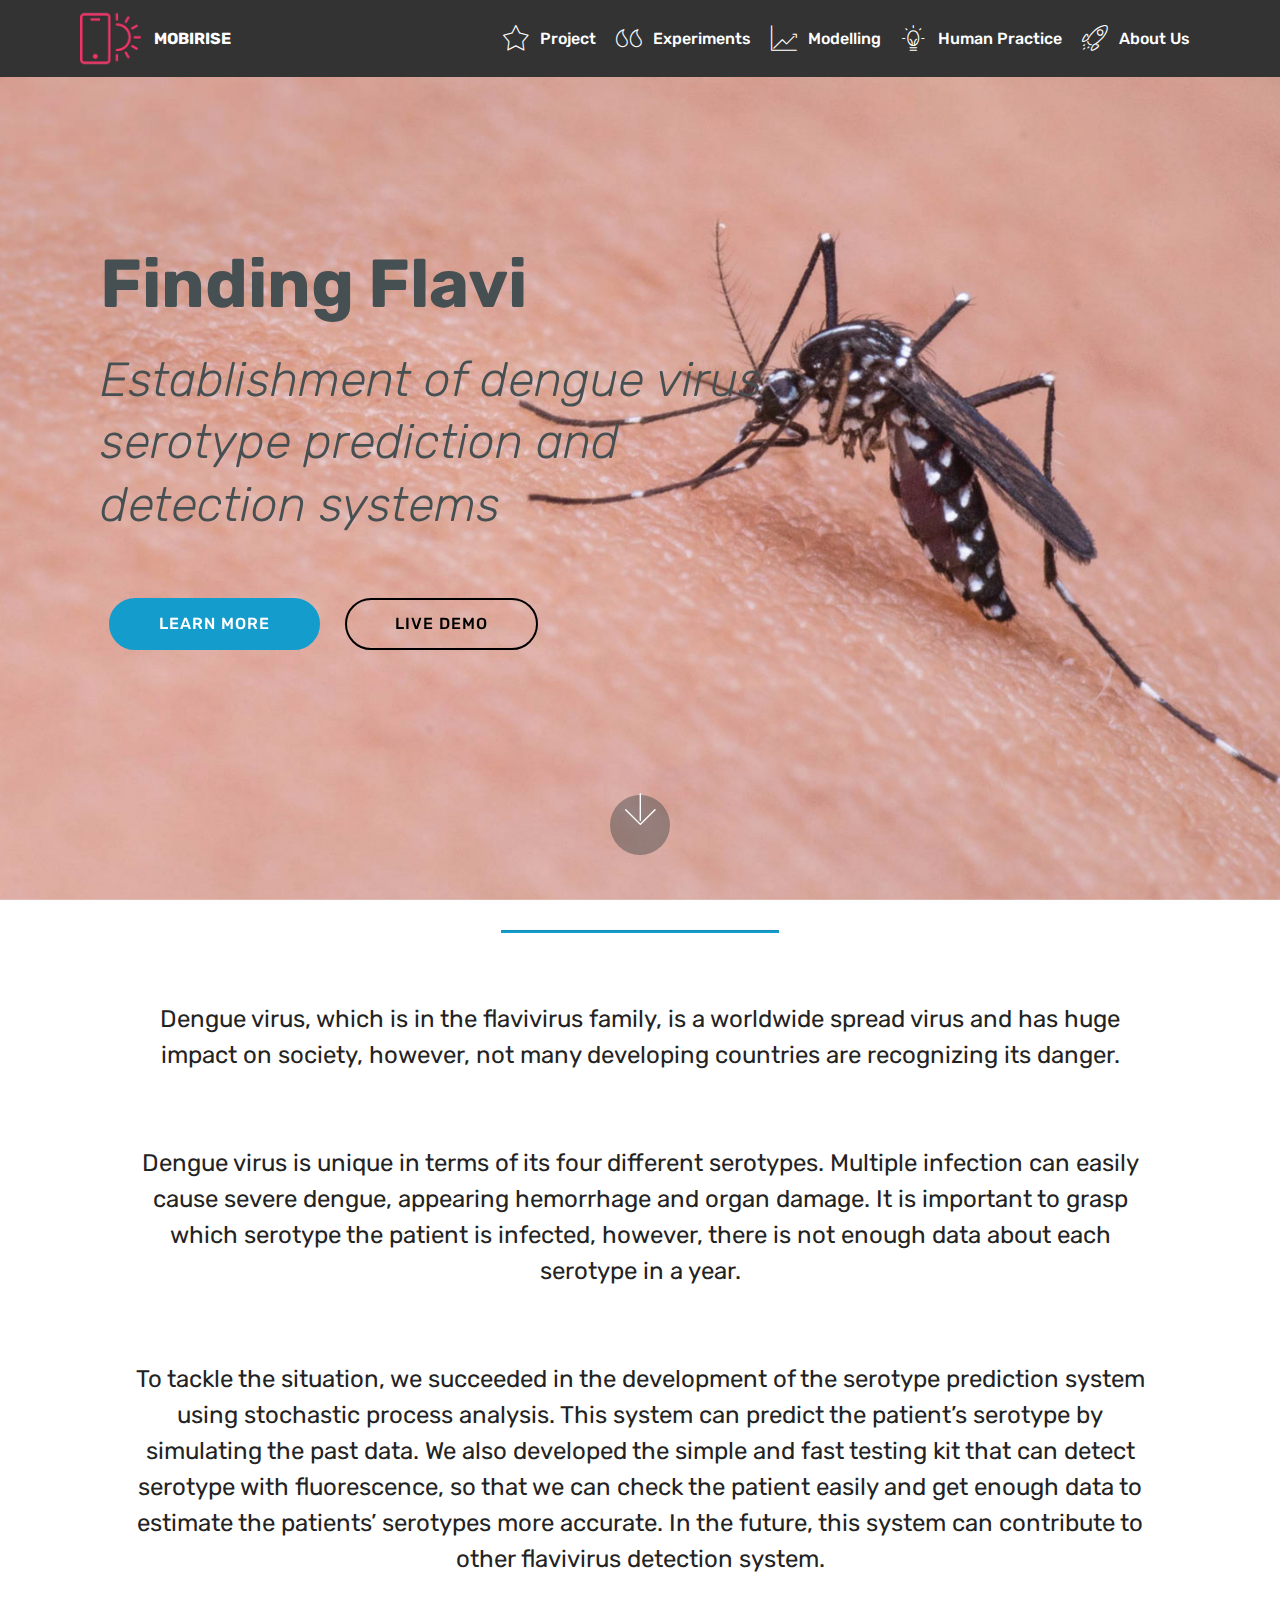
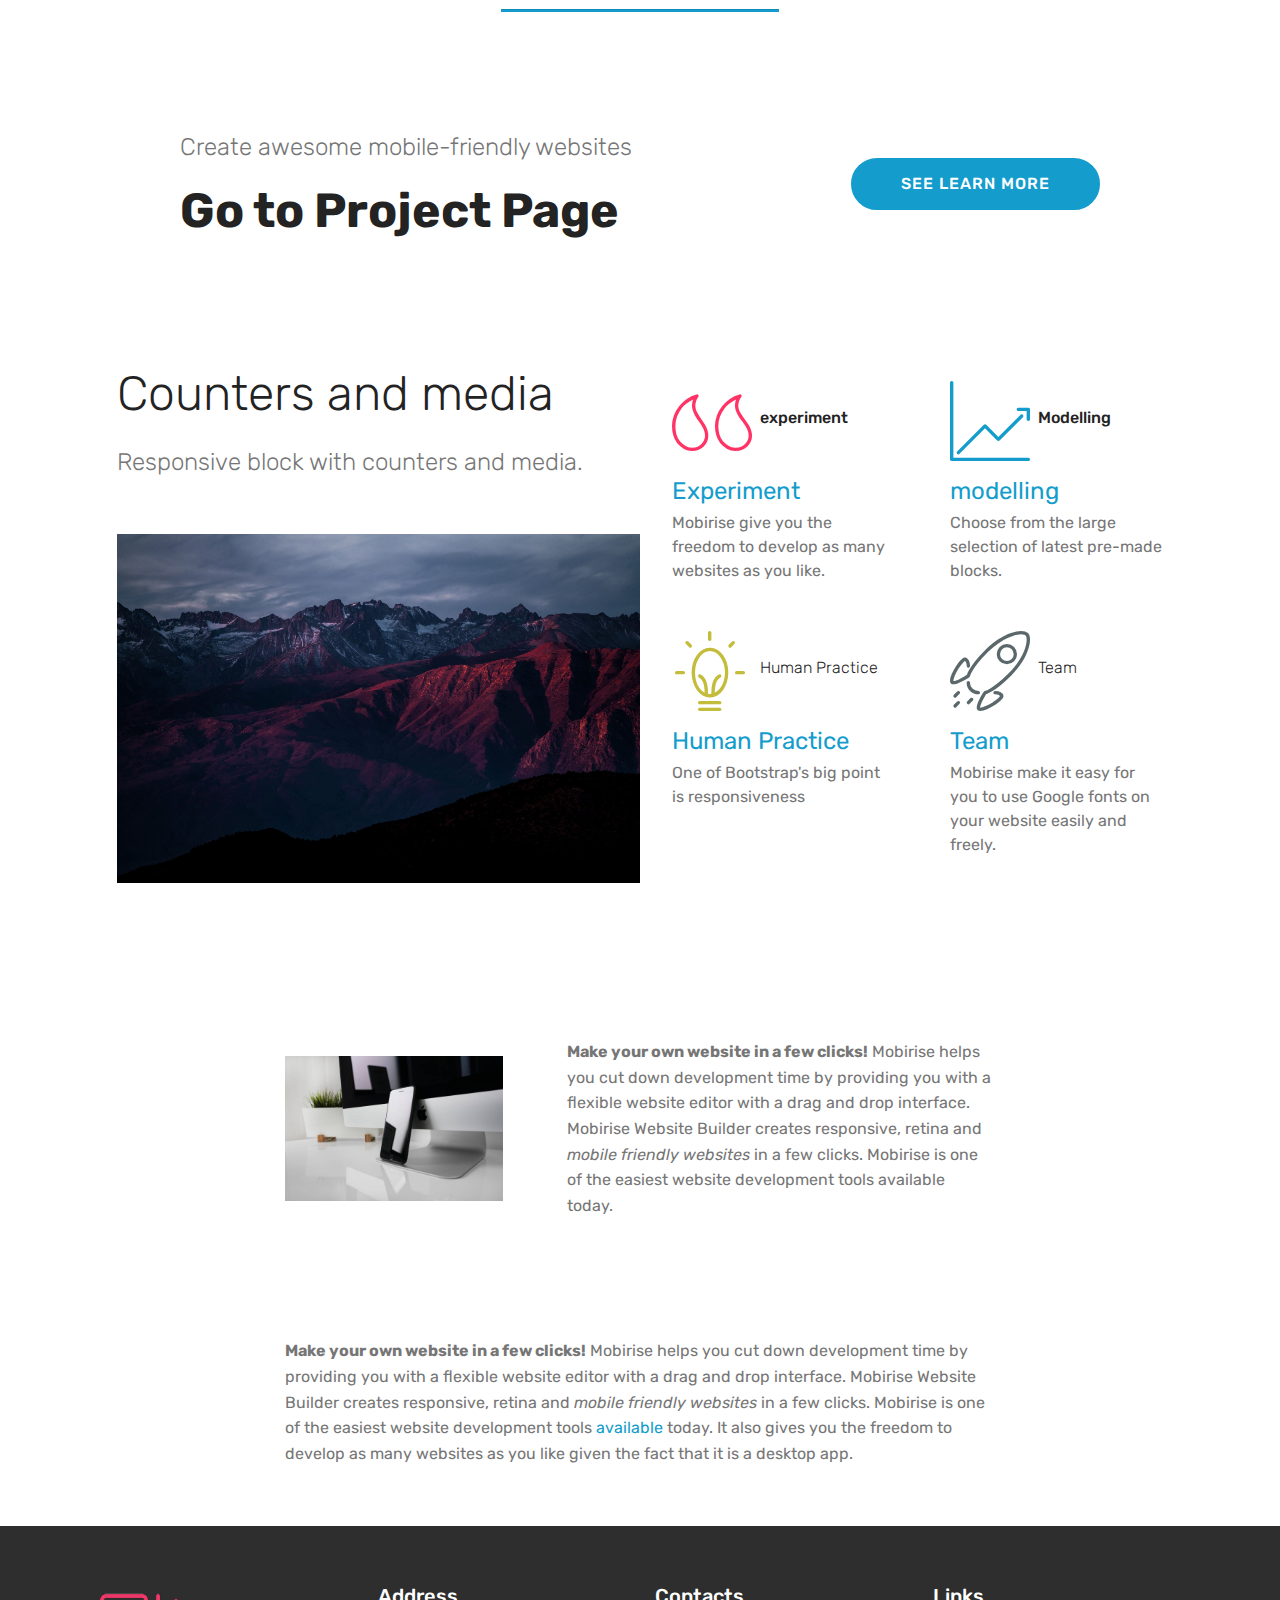
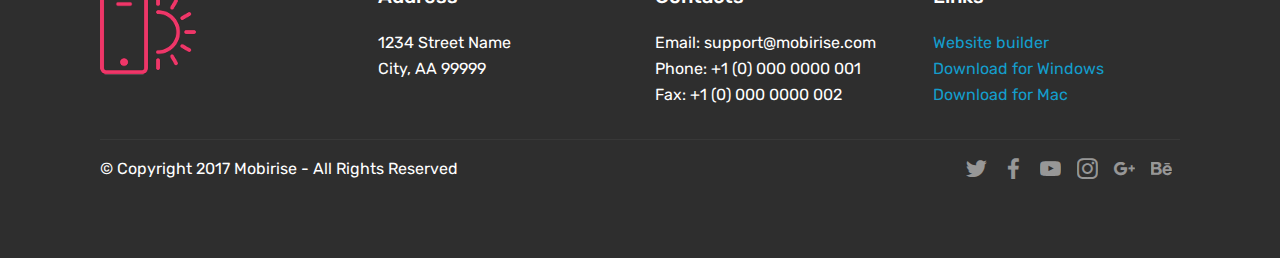
==== commit 1489ec98: "edit human practice page" ====
--- a/index.html
+++ b/index.html
@@ -67,7 +67,7 @@
     </nav>
 </section>
 
-<section class="engine"><a href="https://mobirise.info/o">portfolio site templates</a></section><section class="header9 cid-r5el55DVH6 mbr-fullscreen mbr-parallax-background" id="header9-g">
+<section class="engine"><a href="https://mobirise.info/z">best website templates</a></section><section class="header9 cid-r5el55DVH6 mbr-fullscreen mbr-parallax-background" id="header9-g">
 
     
 
@@ -153,7 +153,7 @@
                                 <h3 class="count py-3 mbr-fonts-style display-7">experiment&nbsp;</h3>
                             </div>
                             <div class="card-text">
-                                <h4 class="mbr-content-title mbr-bold mbr-fonts-style display-5"><a href="page4.html">Experimenmt</a></h4>
+                                <h4 class="mbr-content-title mbr-bold mbr-fonts-style display-5"><a href="page4.html">Experiment</a></h4>
                                 <p class="mbr-content-text mbr-fonts-style display-7">
                                     Mobirise give you the freedom to develop as many websites as you like.
                                 </p>
--- a/assets/mobirise/css/mbr-additional.css
+++ b/assets/mobirise/css/mbr-additional.css
@@ -1820,7 +1820,7 @@
   margin: 0 0 .5rem 0;
 }
 .cid-r5ehVyhSjf {
-  padding-top: 90px;
+  padding-top: 0px;
   padding-bottom: 90px;
   background-color: #ffffff;
 }
@@ -3758,6 +3758,46 @@
     -webkit-flex-basis: initial !important;
   }
 }
+.cid-r5f8mm2aAR {
+  padding-top: 90px;
+  padding-bottom: 90px;
+  background-color: #efefef;
+}
+.cid-r5f8mm2aAR .card-box {
+  padding: 0 2rem;
+}
+.cid-r5f8mm2aAR .mbr-section-btn {
+  padding-top: 1rem;
+}
+.cid-r5f8mm2aAR .mbr-section-btn a {
+  margin-top: 1rem;
+  margin-bottom: 0;
+}
+.cid-r5f8mm2aAR h4 {
+  font-weight: 500;
+  margin-bottom: 0;
+  text-align: left;
+  padding-top: 2rem;
+}
+.cid-r5f8mm2aAR p {
+  margin-bottom: 0;
+  text-align: left;
+  padding-top: 1.5rem;
+}
+.cid-r5f8mm2aAR .mbr-text {
+  color: #767676;
+}
+.cid-r5f8mm2aAR .card-wrapper {
+  height: 100%;
+  padding-bottom: 2rem;
+  background: #ffffff;
+  box-shadow: 0px 0px 0px 0px rgba(0, 0, 0, 0);
+  transition: box-shadow 0.3s;
+}
+.cid-r5f8mm2aAR .card-wrapper:hover {
+  box-shadow: 0px 0px 30px 0px rgba(0, 0, 0, 0.05);
+  transition: box-shadow 0.3s;
+}
 .cid-r5ey9yjUDS {
   padding-top: 90px;
   padding-bottom: 90px;
